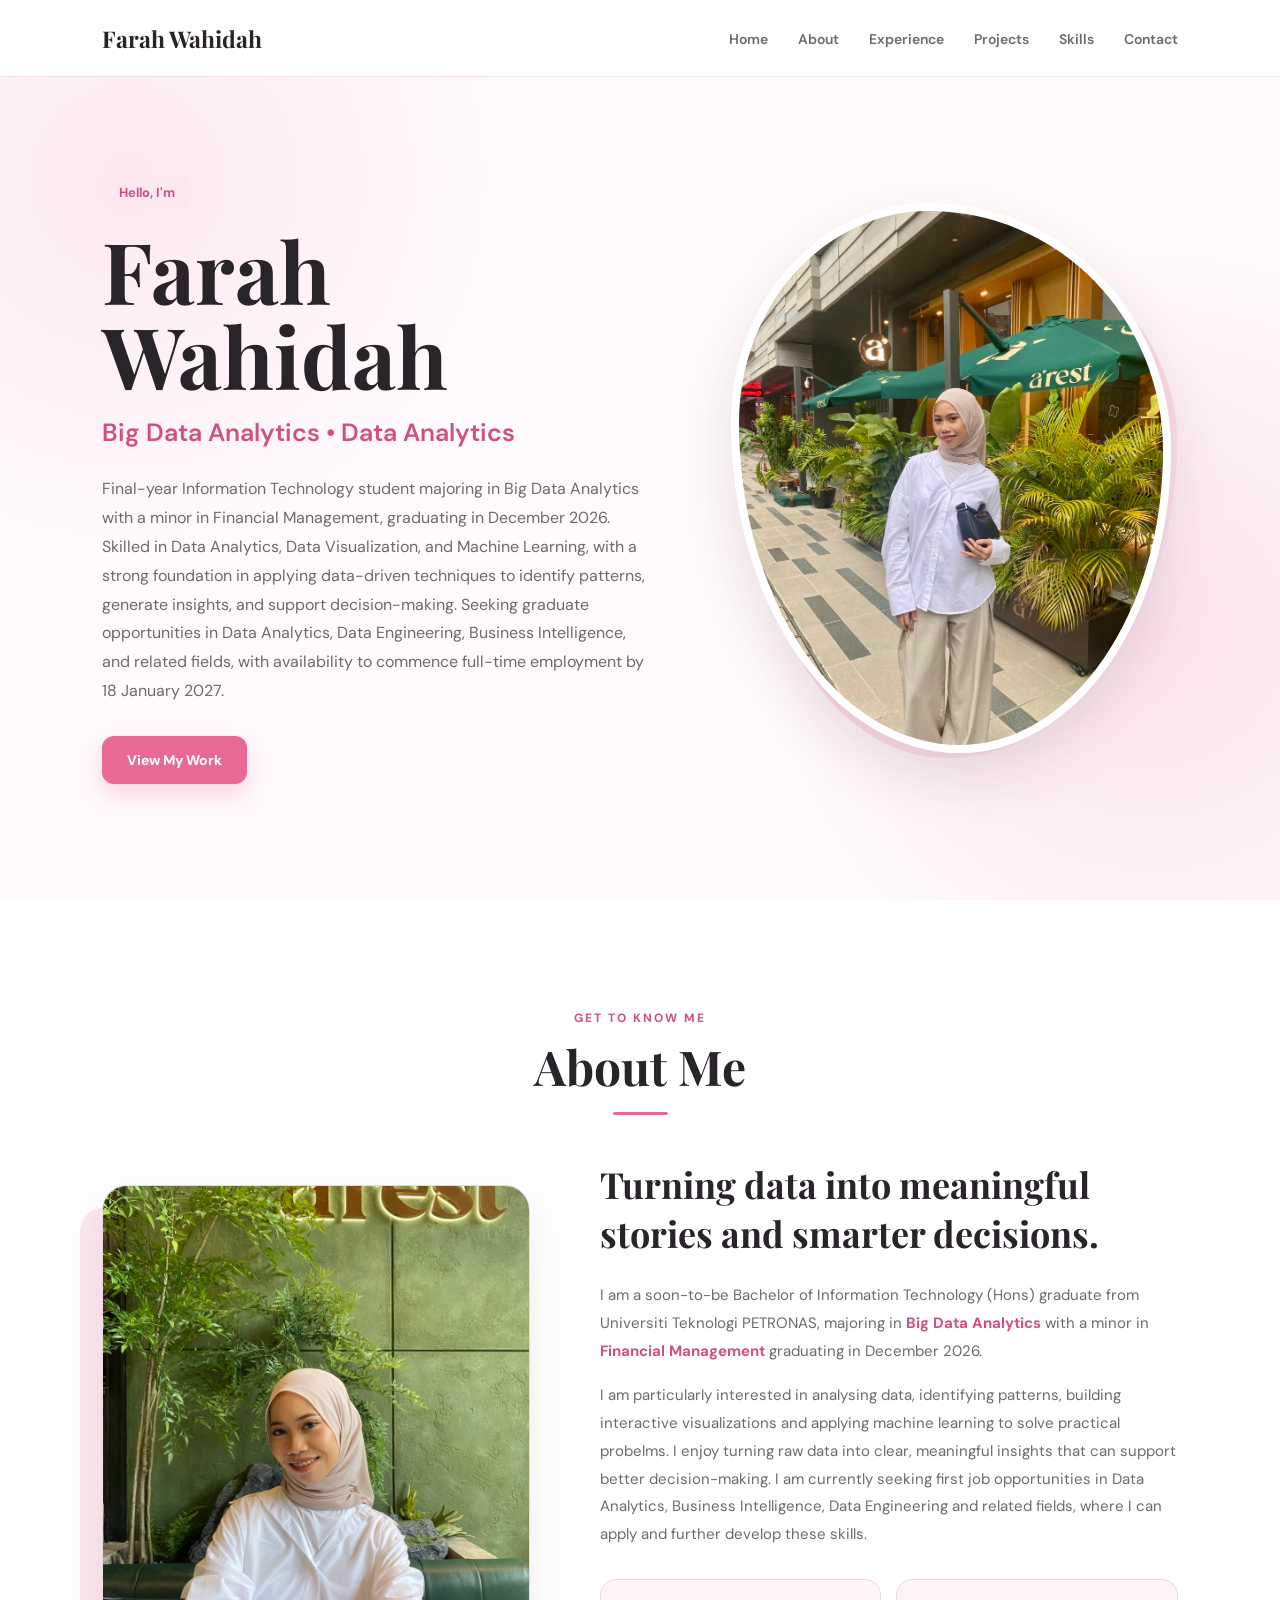
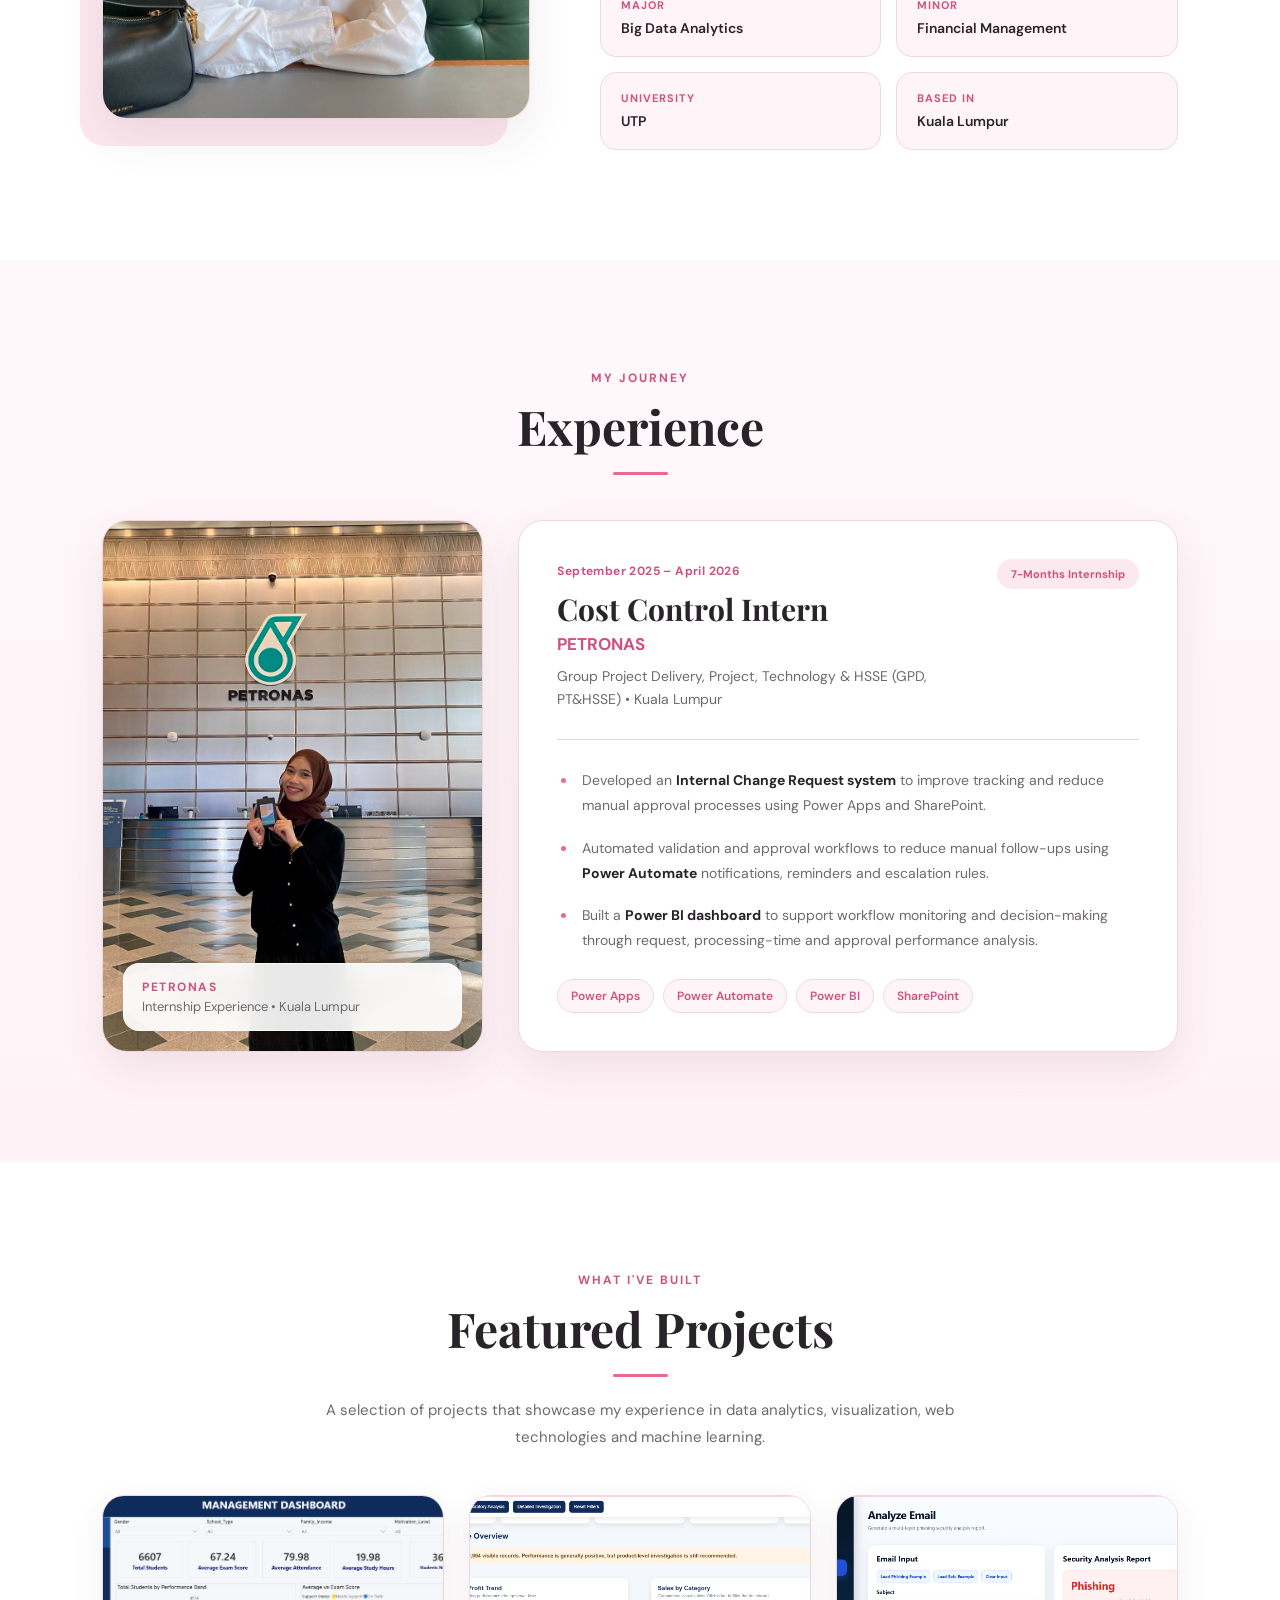
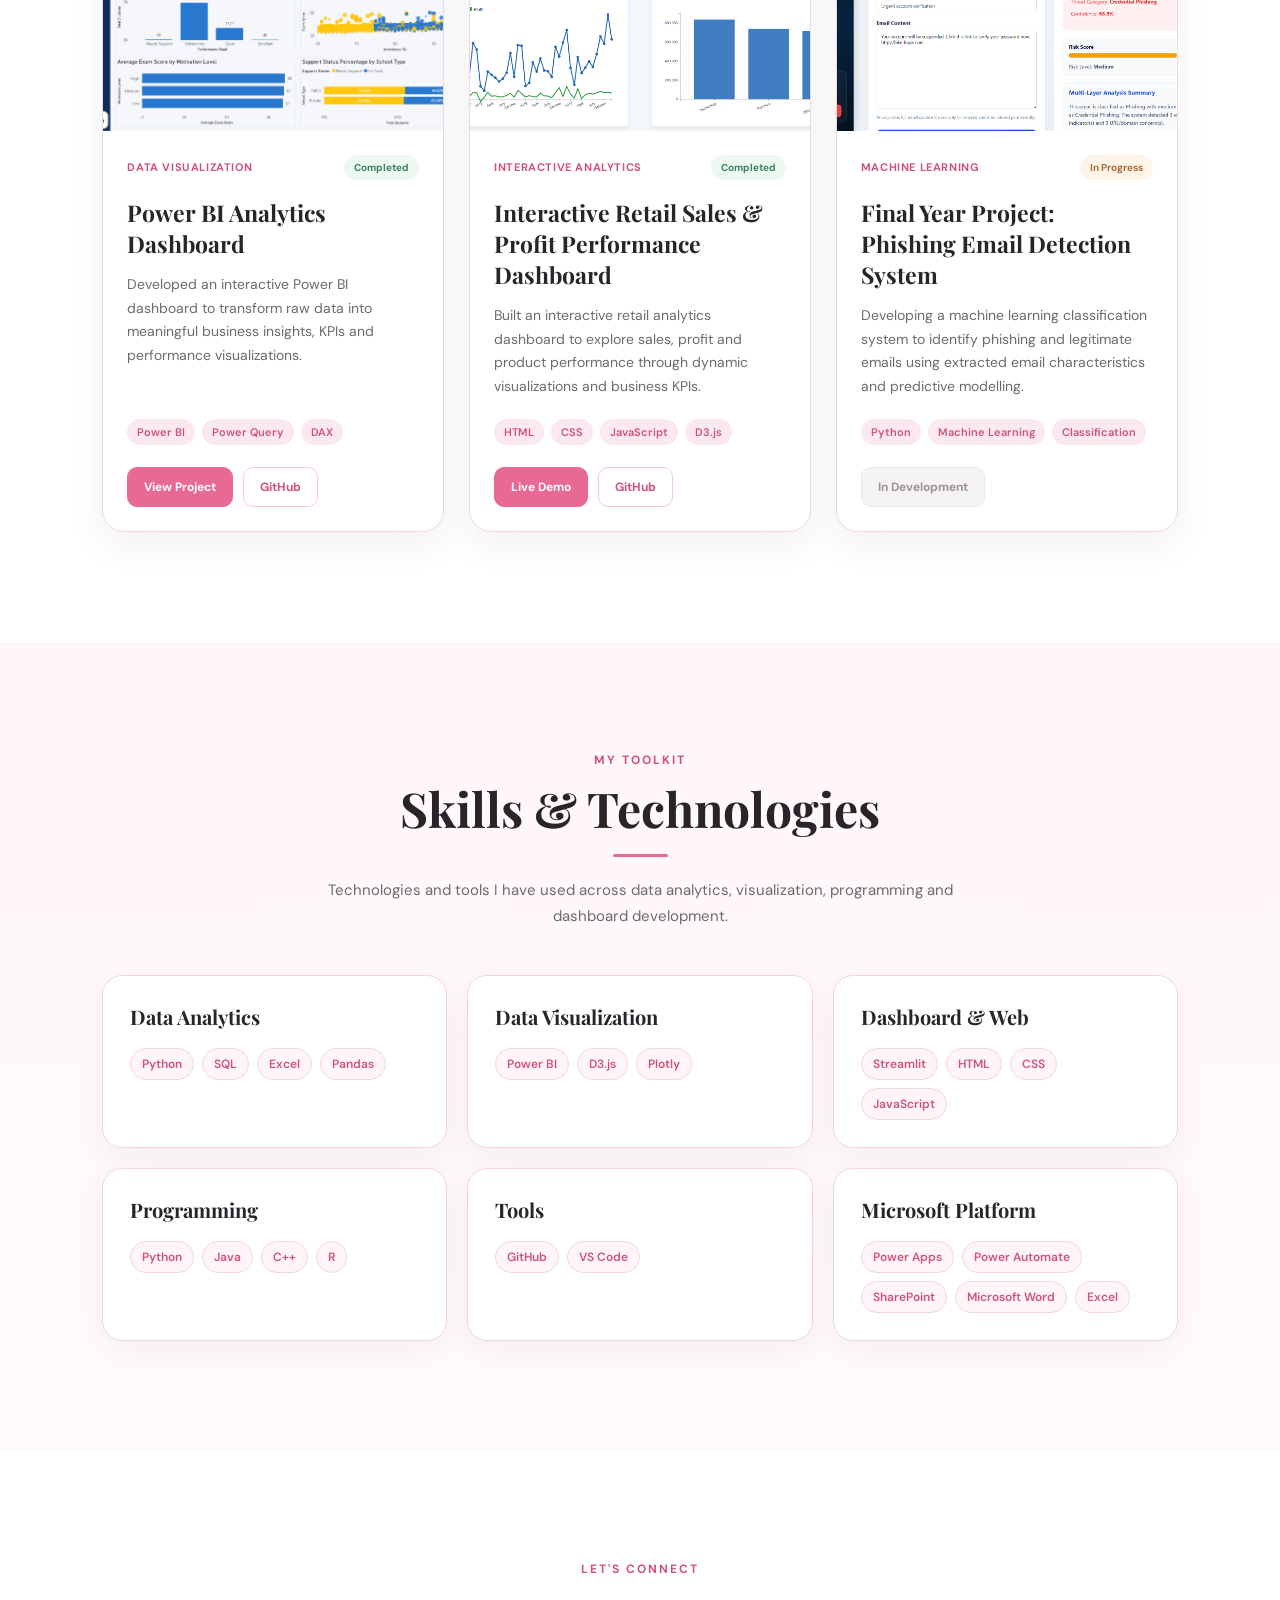
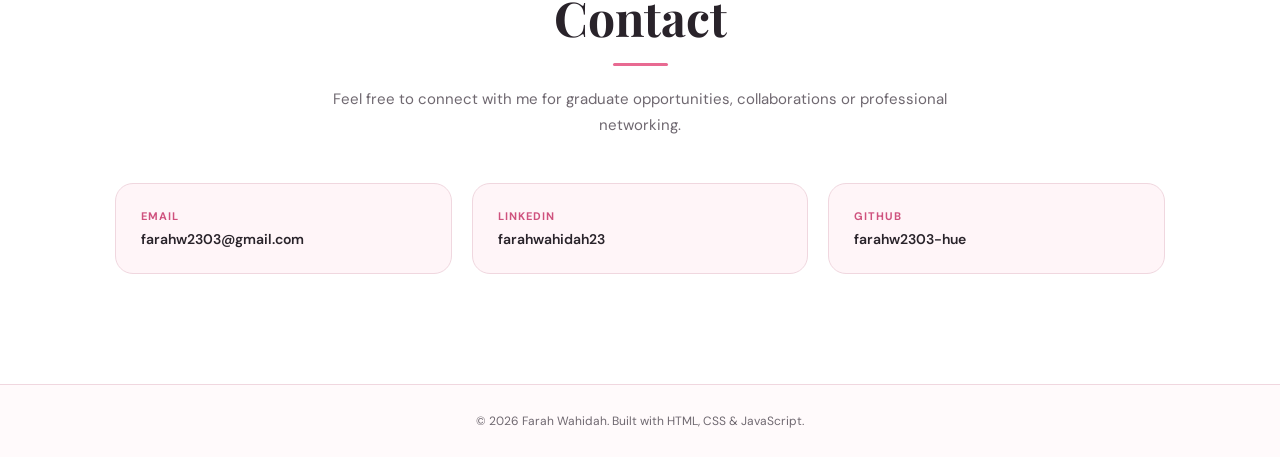
==== index.html @ 769bf620 "Initial commit: Personal Portfolio" ====
<!DOCTYPE html>
<html lang="en">

<head>
    <meta charset="UTF-8">
    <meta name="viewport" content="width=device-width, initial-scale=1.0">

    <title>Farah Wahidah | Portfolio</title>

    <link rel="stylesheet" href="style.css">
</head>

<body>

    <!-- =========================
         NAVIGATION
    ========================== -->
    <header>

        <nav class="navbar">

            <a href="#home" class="logo">
                Farah Wahidah
            </a>

            <ul class="nav-links">

                <li>
                    <a href="#home">Home</a>
                </li>

                <li>
                    <a href="#about">About</a>
                </li>

                <li>
                    <a href="#experience">Experience</a>
                </li>

                <li>
                    <a href="#projects">Projects</a>
                </li>

                <li>
                    <a href="#skills">Skills</a>
                </li>

                <li>
                    <a href="#contact">Contact</a>
                </li>

            </ul>

        </nav>

    </header>


    <!-- =========================
         HOME
    ========================== -->
    <section id="home" class="home-section">

        <div class="home-content">

            <p class="intro-text">
                Hello, I'm
            </p>

            <h1>
                Farah Wahidah
            </h1>

            <h2>
                Big Data Analytics • Data Analytics 
            </h2>

            <p class="home-description">

                Final-year Information Technology student majoring in Big Data Analytics with a minor in Financial Management, graduating in December 2026. 
                Skilled in Data Analytics, Data Visualization, and Machine Learning, with a strong foundation 
                in applying data-driven techniques to identify patterns, generate insights, and support 
                decision-making. Seeking graduate opportunities in Data Analytics, Data Engineering, 
                Business Intelligence, and related fields, with availability to commence full-time employment
                 by 18 January 2027.

            </p>

            <div class="home-buttons">

                <a
                    href="#projects"
                    class="btn primary-btn"
                >
                    View My Work
                </a>

            </div>

        </div>


        <div class="home-image">

            <img
                src="images/home-photo.jpg"
                alt="Farah Wahidah"
            >

        </div>

    </section>


    <!-- =========================
         ABOUT
    ========================== -->
    <section id="about" class="about-section">

        <div class="section-heading">

            <p class="section-label">
                GET TO KNOW ME
            </p>

            <h2>
                About Me
            </h2>

            <div class="heading-line"></div>

        </div>


        <div class="about-container">


            <!-- ABOUT PHOTO -->
            <div class="about-image">

                <img
                    src="images/about-photo.jpg"
                    alt="Farah Wahidah"
                >

            </div>


            <!-- ABOUT CONTENT -->
            <div class="about-content">

                <h3>
                    Turning data into meaningful stories and smarter decisions.
                </h3>

                <p>

                    I am a soon-to-be Bachelor of Information Technology (Hons)
                    graduate from Universiti Teknologi PETRONAS, majoring in
                    <strong>Big Data Analytics</strong>
                    with a minor in
                    <strong>Financial Management</strong> graduating in December 2026.

                </p>

                <p>

                    I am particularly interested in analysing data, identifying patterns, 
                    building interactive visualizations and applying machine learning to solve 
                    practical probelms. I enjoy turning raw data into clear, meaningful
                    insights that can support better decision-making. I am currently seeking first
                    job opportunities in Data Analytics, Business Intelligence, Data Engineering 
                    and related fields, where I can apply and further develop these skills.

                </p>


                <!-- QUICK INFO -->
                <div class="about-info">


                    <div class="info-card">

                        <span class="info-title">
                            Major
                        </span>

                        <span class="info-value">
                            Big Data Analytics
                        </span>

                    </div>


                    <div class="info-card">

                        <span class="info-title">
                            Minor
                        </span>

                        <span class="info-value">
                            Financial Management
                        </span>

                    </div>


                    <div class="info-card">

                        <span class="info-title">
                            University
                        </span>

                        <span class="info-value">
                            UTP
                        </span>

                    </div>


                    <div class="info-card">

                        <span class="info-title">
                            Based In
                        </span>

                        <span class="info-value">
                            Kuala Lumpur
                        </span>

                    </div>


                </div>

            </div>

        </div>

    </section>


    <!-- =========================
         EXPERIENCE
    ========================== -->
    <section id="experience" class="experience-section">

        <div class="section-heading">

            <p class="section-label">
                MY JOURNEY
            </p>

            <h2>
                Experience
            </h2>

            <div class="heading-line"></div>

        </div>


        <div class="experience-showcase">


            <!-- EXPERIENCE PHOTO -->
            <div class="experience-photo">

                <img
                    src="images/petronas-experience.jpg"
                    alt="PETRONAS Internship Experience"
                >

                <div class="experience-photo-caption">

                    <span>
                        PETRONAS
                    </span>

                    <p>
                        Internship Experience • Kuala Lumpur
                    </p>

                </div>

            </div>


            <!-- EXPERIENCE DETAILS -->
            <div class="experience-card">


                <div class="experience-top">

                    <div>

                        <p class="experience-date">
                            September 2025 – April 2026
                        </p>

                        <h3>
                            Cost Control Intern
                        </h3>

                        <h4>
                            PETRONAS
                        </h4>

                        <p class="experience-department">

                            Group Project Delivery, Project, Technology & HSSE
                            (GPD, PT&HSSE) • Kuala Lumpur

                        </p>

                    </div>


                    <div class="experience-badge">
                        7-Months Internship
                    </div>

                </div>


                <div class="experience-divider"></div>


                <ul class="experience-list">

                    <li>

                        Developed an
                        <strong>Internal Change Request system</strong>
                        to improve tracking and reduce manual approval
                        processes using Power Apps and SharePoint.

                    </li>


                    <li>

                        Automated validation and approval workflows to
                        reduce manual follow-ups using
                        <strong>Power Automate</strong>
                        notifications, reminders and escalation rules.

                    </li>


                    <li>

                        Built a
                        <strong>Power BI dashboard</strong>
                        to support workflow monitoring and decision-making
                        through request, processing-time and approval
                        performance analysis.

                    </li>

                </ul>


                <div class="experience-tools">

                    <span>Power Apps</span>

                    <span>Power Automate</span>

                    <span>Power BI</span>

                    <span>SharePoint</span>

                </div>

            </div>

        </div>

    </section>


    <!-- =========================
         PROJECTS
    ========================== -->
    <section id="projects" class="projects-section">

        <div class="section-heading">

            <p class="section-label">
                WHAT I'VE BUILT
            </p>

            <h2>
                Featured Projects
            </h2>

            <div class="heading-line"></div>

            <p class="section-description">

                A selection of projects that showcase my experience in
                data analytics, visualization, web technologies and
                machine learning.

            </p>

        </div>


        <div class="projects-grid">


            <!-- =========================
                 PROJECT 1
                 POWER BI
            ========================== -->
            <article class="project-card">


                <div class="project-image">

                    <img
                        src="images/projects/powerbi-dashboard.png"
                        alt="Power BI Analytics Dashboard"
                    >

                </div>


                <div class="project-content">


                    <div class="project-top">

                        <span class="project-category">
                            Data Visualization
                        </span>

                        <span class="project-status completed">
                            Completed
                        </span>

                    </div>


                    <h3>
                        Power BI Analytics Dashboard
                    </h3>


                    <p>

                        Developed an interactive Power BI dashboard to
                        transform raw data into meaningful business insights,
                        KPIs and performance visualizations.

                    </p>


                    <div class="project-tech">

                        <span>Power BI</span>

                        <span>Power Query</span>

                        <span>DAX</span>

                    </div>


                    <div class="project-buttons">


                        <!-- PROJECT DETAIL PAGE -->
                        <a
                            href="projects/powerbi.html"
                            class="project-btn primary-project-btn"
                        >
                            View Project
                        </a>


                        <!-- GITHUB -->
                        <a
                            href="https://github.com/farahw2303-hue/DV-Power-BI-Dashboard"
                            target="_blank"
                            rel="noopener noreferrer"
                            class="project-btn outline-project-btn"
                        >
                            GitHub
                        </a>


                    </div>

                </div>

            </article>


            <!-- =========================
                 PROJECT 2
                 RETAIL DASHBOARD
            ========================== -->
            <article class="project-card">


                <div class="project-image">

                    <img
                        src="images/projects/retail-dashboard.png"
                        alt="Interactive Retail Sales and Profit Performance Dashboard"
                    >

                </div>


                <div class="project-content">


                    <div class="project-top">

                        <span class="project-category">
                            Interactive Analytics
                        </span>

                        <span class="project-status completed">
                            Completed
                        </span>

                    </div>


                    <h3>
                        Interactive Retail Sales & Profit Performance Dashboard
                    </h3>


                    <p>

                        Built an interactive retail analytics dashboard
                        to explore sales, profit and product performance
                        through dynamic visualizations and business KPIs.

                    </p>


                    <div class="project-tech">

                        <span>HTML</span>

                        <span>CSS</span>

                        <span>JavaScript</span>

                        <span>D3.js</span>

                    </div>


                    <div class="project-buttons">


                        <!-- LIVE DEMO -->
                        <a
                            href="https://farahw2303-hue.github.io/Interactive-Retail-Sales-and-Profit-Performance-Dashboard/"
                            target="_blank"
                            rel="noopener noreferrer"
                            class="project-btn primary-project-btn"
                        >
                            Live Demo
                        </a>


                        <!-- GITHUB -->
                        <a
                            href="https://github.com/farahw2303-hue/Interactive-Retail-Sales-and-Profit-Performance-Dashboard"
                            target="_blank"
                            rel="noopener noreferrer"
                            class="project-btn outline-project-btn"
                        >
                            GitHub
                        </a>


                    </div>

                </div>

            </article>


            <!-- =========================
                 PROJECT 3
                 PHISHING
            ========================== -->
            <article class="project-card">


                <div class="project-image">

                    <img
                        src="images/projects/phishing-system.png"
                        alt="Phishing Email Detection System"
                    >

                </div>


                <div class="project-content">


                    <div class="project-top">

                        <span class="project-category">
                            Machine Learning
                        </span>

                        <span class="project-status progress">
                            In Progress
                        </span>

                    </div>


                    <h3>
                        Final Year Project: Phishing Email Detection System
                    </h3>


                    <p>

                        Developing a machine learning classification system
                        to identify phishing and legitimate emails using
                        extracted email characteristics and predictive
                        modelling.

                    </p>


                    <div class="project-tech">

                        <span>Python</span>

                        <span>Machine Learning</span>

                        <span>Classification</span>

                    </div>


                    <div class="project-buttons">

                        <span class="project-btn disabled-project-btn">
                            In Development
                        </span>

                    </div>


                </div>

            </article>


        </div>

    </section>


    <!-- =========================
         SKILLS
    ========================== -->
    <section id="skills" class="skills-section">

        <div class="section-heading">

            <p class="section-label">
                MY TOOLKIT
            </p>

            <h2>
                Skills & Technologies
            </h2>

            <div class="heading-line"></div>

            <p class="section-description">

                Technologies and tools I have used across data analytics,
                visualization, programming and dashboard development.

            </p>

        </div>


        <div class="skills-grid">


            <!-- DATA ANALYTICS -->
            <div class="skill-card">

                <h3>
                    Data Analytics
                </h3>

                <div class="skill-tags">

                    <span>Python</span>

                    <span>SQL</span>

                    <span>Excel</span>

                    <span>Pandas</span>

                </div>

            </div>


            <!-- DATA VISUALIZATION -->
            <div class="skill-card">

                <h3>
                    Data Visualization
                </h3>

                <div class="skill-tags">

                    <span>Power BI</span>

                    <span>D3.js</span>

                    <span>Plotly</span>

                </div>

            </div>


            <!-- DASHBOARD AND WEB -->
            <div class="skill-card">

                <h3>
                    Dashboard & Web
                </h3>

                <div class="skill-tags">

                    <span>Streamlit</span>

                    <span>HTML</span>

                    <span>CSS</span>

                    <span>JavaScript</span>

                </div>

            </div>


            <!-- PROGRAMMING -->
            <div class="skill-card">

                <h3>
                    Programming
                </h3>

                <div class="skill-tags">

                    <span>Python</span>

                    <span>Java</span>

                    <span>C++</span>

                    <span>R</span>

                </div>

            </div>


            <!-- TOOLS -->
            <div class="skill-card">

                <h3>
                    Tools
                </h3>

                <div class="skill-tags">

                    <span>GitHub</span>

                    <span>VS Code</span>

                </div>

            </div>


            <!-- MICROSOFT PLATFORM -->
            <div class="skill-card">

                <h3>
                    Microsoft Platform
                </h3>

                <div class="skill-tags">

                    <span>Power Apps</span>

                    <span>Power Automate</span>

                    <span>SharePoint</span>

                    <span>Microsoft Word</span>

                    <span>Excel</span>

                </div>

            </div>


        </div>

    </section>


    <!-- =========================
         CONTACT
    ========================== -->
    <section id="contact" class="contact-section">

        <div class="section-heading">

            <p class="section-label">
                LET'S CONNECT
            </p>

            <h2>
                Contact
            </h2>

            <div class="heading-line"></div>

            <p class="section-description">

                Feel free to connect with me for graduate opportunities,
                collaborations or professional networking.

            </p>

        </div>


        <div class="contact-links">


            <!-- EMAIL -->
            <a
                href="mailto:farahw2303@gmail.com"
                class="contact-card"
            >

                <span class="contact-label">
                    Email
                </span>

                <span class="contact-value">
                    farahw2303@gmail.com
                </span>

            </a>


            <!-- LINKEDIN -->
            <a
                href="https://www.linkedin.com/in/farahwahidah23/"
                target="_blank"
                rel="noopener noreferrer"
                class="contact-card"
            >

                <span class="contact-label">
                    LinkedIn
                </span>

                <span class="contact-value">
                    farahwahidah23
                </span>

            </a>


            <!-- GITHUB -->
            <a
                href="https://github.com/farahw2303-hue"
                target="_blank"
                rel="noopener noreferrer"
                class="contact-card"
            >

                <span class="contact-label">
                    GitHub
                </span>

                <span class="contact-value">
                    farahw2303-hue
                </span>

            </a>


        </div>

    </section>


    <!-- =========================
         FOOTER
    ========================== -->
    <footer class="footer">

        <p>
            © 2026 Farah Wahidah. Built with HTML, CSS & JavaScript.
        </p>

    </footer>


    <script src="script.js"></script>

</body>

</html>
---- style.css ----
/* =========================================================
   GOOGLE FONTS
========================================================= */

@import url("https://fonts.googleapis.com/css2?family=DM+Sans:wght@400;500;600;700&family=Playfair+Display:wght@600;700&display=swap");


/* =========================================================
   VARIABLES
========================================================= */

:root {
    --pink: #e86a92;
    --dark-pink: #cf527e;

    --soft-pink: #fce8ef;
    --light-pink: #fff5f8;
    --rose: #f6c7d7;

    --dark: #29232a;
    --grey: #6f6870;
    --light-grey: #9b939b;

    --white: #ffffff;

    --border: #f0d7df;

    --shadow:
        0 18px 45px rgba(105, 63, 79, 0.10);

    --strong-shadow:
        0 25px 55px rgba(105, 63, 79, 0.15);
}


/* =========================================================
   RESET
========================================================= */

* {
    margin: 0;
    padding: 0;

    box-sizing: border-box;
}


html {
    scroll-behavior: smooth;
}


body {
    font-family: "DM Sans", sans-serif;

    background: var(--white);

    color: var(--dark);

    overflow-x: hidden;
}


img {
    max-width: 100%;
}


a {
    color: inherit;
}


section {
    scroll-margin-top: 80px;
}


/* =========================================================
   NAVIGATION
========================================================= */

header {
    position: fixed;

    top: 0;
    left: 0;

    width: 100%;

    z-index: 1000;

    background: rgba(255, 255, 255, 0.88);

    backdrop-filter: blur(16px);
    -webkit-backdrop-filter: blur(16px);

    border-bottom: 1px solid rgba(240, 215, 223, 0.7);
}


.navbar {
    max-width: 1400px;

    margin: auto;

    min-height: 76px;

    padding: 0 8%;

    display: flex;

    align-items: center;
    justify-content: space-between;

    gap: 30px;
}


.logo {
    font-family: "Playfair Display", serif;

    font-size: 23px;
    font-weight: 700;

    color: var(--dark);

    text-decoration: none;

    white-space: nowrap;
}


.logo:hover {
    color: var(--dark-pink);
}


.nav-links {
    list-style: none;

    display: flex;

    align-items: center;

    gap: 30px;
}


.nav-links a {
    position: relative;

    text-decoration: none;

    color: var(--grey);

    font-size: 14px;
    font-weight: 600;

    transition: 0.25s ease;
}


.nav-links a::after {
    content: "";

    position: absolute;

    left: 0;
    bottom: -7px;

    width: 0;
    height: 2px;

    border-radius: 10px;

    background: var(--pink);

    transition: width 0.25s ease;
}


.nav-links a:hover {
    color: var(--dark-pink);
}


.nav-links a:hover::after {
    width: 100%;
}


/* =========================================================
   GENERAL SECTION HEADINGS
========================================================= */

.section-heading {
    max-width: 780px;

    margin: 0 auto 45px;

    text-align: center;
}


.section-label {
    color: var(--dark-pink);

    font-size: 12px;
    font-weight: 700;

    letter-spacing: 2px;

    text-transform: uppercase;
}


.section-heading h2 {
    font-family: "Playfair Display", serif;

    font-size: clamp(36px, 5vw, 48px);

    color: var(--dark);

    margin-top: 8px;
}


.heading-line {
    width: 55px;
    height: 3px;

    margin: 14px auto 0;

    border-radius: 20px;

    background: var(--pink);
}


.section-description {
    max-width: 680px;

    margin: 20px auto 0;

    color: var(--grey);

    line-height: 1.75;

    font-size: 15px;
}


/* =========================================================
   BUTTONS
========================================================= */

.btn {
    display: inline-flex;

    align-items: center;
    justify-content: center;

    min-height: 48px;

    padding: 0 25px;

    border-radius: 12px;

    text-decoration: none;

    font-size: 14px;
    font-weight: 700;

    transition:
        transform 0.25s ease,
        box-shadow 0.25s ease,
        background 0.25s ease;
}


.primary-btn {
    background: var(--pink);

    color: var(--white);

    box-shadow:
        0 10px 25px rgba(232, 106, 146, 0.25);
}


.primary-btn:hover {
    background: var(--dark-pink);

    transform: translateY(-2px);

    box-shadow:
        0 14px 30px rgba(232, 106, 146, 0.30);
}


/* =========================================================
   HOME SECTION
========================================================= */

.home-section {
    min-height: 100vh;

    padding: 140px 8% 80px;

    display: grid;

    grid-template-columns: 1.1fr 0.9fr;

    align-items: center;

    gap: 70px;

    background:
        radial-gradient(
            circle at 10% 20%,
            rgba(252, 232, 239, 0.9),
            transparent 28%
        ),
        radial-gradient(
            circle at 90% 70%,
            rgba(246, 199, 215, 0.45),
            transparent 30%
        ),
        #fffafb;
}


.home-content {
    max-width: 700px;
}


.intro-text {
    display: inline-block;

    padding: 8px 17px;

    border-radius: 50px;

    background: var(--soft-pink);

    color: var(--dark-pink);

    font-size: 13px;
    font-weight: 700;

    margin-bottom: 18px;
}


.home-content h1 {
    font-family: "Playfair Display", serif;

    font-size: clamp(55px, 7vw, 85px);

    line-height: 1;

    color: var(--dark);

    margin-bottom: 18px;
}


.home-content h2 {
    color: var(--dark-pink);

    font-size: clamp(18px, 2.2vw, 25px);

    line-height: 1.45;

    font-weight: 600;

    margin-bottom: 24px;
}


.home-description {
    max-width: 670px;

    color: var(--grey);

    font-size: 16px;

    line-height: 1.8;

    margin-bottom: 30px;
}


.home-buttons {
    display: flex;

    flex-wrap: wrap;

    gap: 12px;
}


/* HOME IMAGE */

.home-image {
    position: relative;

    width: min(100%, 440px);

    justify-self: center;
}


.home-image::before {
    content: "";

    position: absolute;

    width: 95%;
    height: 95%;

    top: 28px;
    left: 28px;

    border-radius:
        45% 55% 55% 45% /
        50% 40% 60% 50%;

    background:
        linear-gradient(
            135deg,
            var(--rose),
            var(--soft-pink)
        );

    z-index: 0;
}


.home-image img {
    position: relative;

    width: 100%;

    aspect-ratio: 4 / 5;

    object-fit: cover;

    border-radius:
        45% 55% 48% 52% /
        40% 45% 55% 60%;

    border: 8px solid var(--white);

    box-shadow: var(--strong-shadow);

    z-index: 1;
}


/* =========================================================
   ABOUT SECTION
========================================================= */

.about-section {
    padding: 110px 8%;

    background: var(--white);
}


.about-container {
    max-width: 1180px;

    margin: auto;

    display: grid;

    grid-template-columns: 0.85fr 1.15fr;

    align-items: center;

    gap: 70px;
}


.about-image {
    position: relative;

    max-width: 440px;

    margin: auto;
}


.about-image::before {
    content: "";

    position: absolute;

    top: 22px;
    left: -22px;

    width: 100%;
    height: 100%;

    border-radius: 25px;

    background: var(--soft-pink);

    z-index: 0;
}


.about-image img {
    position: relative;

    width: 100%;

    aspect-ratio: 4 / 5;

    object-fit: cover;

    border-radius: 25px;

    border: 1px solid var(--border);

    box-shadow: var(--shadow);

    z-index: 1;
}


.about-content h3 {
    font-family: "Playfair Display", serif;

    font-size: clamp(27px, 3vw, 36px);

    line-height: 1.35;

    color: var(--dark);

    margin-bottom: 25px;
}


.about-content p {
    color: var(--grey);

    font-size: 15px;

    line-height: 1.85;

    margin-bottom: 17px;
}


.about-content strong {
    color: var(--dark-pink);
}


.about-info {
    margin-top: 30px;

    display: grid;

    grid-template-columns: repeat(2, 1fr);

    gap: 15px;
}


.info-card {
    padding: 18px 20px;

    border-radius: 16px;

    background: var(--light-pink);

    border: 1px solid var(--border);
}


.info-title {
    display: block;

    color: var(--dark-pink);

    font-size: 11px;
    font-weight: 700;

    letter-spacing: 1px;

    text-transform: uppercase;

    margin-bottom: 5px;
}


.info-value {
    color: var(--dark);

    font-size: 14px;
    font-weight: 600;
}


/* =========================================================
   EXPERIENCE SECTION
========================================================= */

.experience-section {
    padding: 110px 8%;

    background:
        linear-gradient(
            180deg,
            #fff8fa 0%,
            #fff3f7 100%
        );
}


/* NEW PHOTO + EXPERIENCE LAYOUT */

.experience-showcase {
    max-width: 1180px;

    margin: 45px auto 0;

    display: grid;

    grid-template-columns: 0.78fr 1.35fr;

    align-items: stretch;

    gap: 35px;
}


/* PETRONAS PHOTO */

.experience-photo {
    position: relative;

    min-height: 520px;

    overflow: hidden;

    border-radius: 25px;

    border: 1px solid var(--border);

    background: var(--soft-pink);

    box-shadow: var(--shadow);
}


.experience-photo img {
    width: 100%;
    height: 100%;

    object-fit: cover;

    object-position: center center;

    display: block;

    transition: transform 0.45s ease;
}


.experience-photo:hover img {
    transform: scale(1.025);
}


/* EXPERIENCE PHOTO CAPTION */

.experience-photo-caption {
    position: absolute;

    left: 20px;
    right: 20px;
    bottom: 20px;

    padding: 15px 18px;

    border: 1px solid rgba(255, 255, 255, 0.65);

    border-radius: 16px;

    background: rgba(255, 255, 255, 0.91);

    backdrop-filter: blur(12px);
    -webkit-backdrop-filter: blur(12px);

    box-shadow:
        0 10px 30px rgba(50, 30, 40, 0.12);
}


.experience-photo-caption span {
    display: block;

    color: var(--dark-pink);

    font-size: 12px;
    font-weight: 700;

    letter-spacing: 1.5px;
}


.experience-photo-caption p {
    margin-top: 3px;

    color: var(--grey);

    font-size: 13px;
}


/* EXPERIENCE CARD */

.experience-container {
    max-width: 1000px;

    margin: auto;
}


.experience-card {
    height: 100%;

    padding: 38px;

    border-radius: 25px;

    background: var(--white);

    border: 1px solid var(--border);

    box-shadow: var(--shadow);

    transition:
        transform 0.3s ease,
        box-shadow 0.3s ease;
}


.experience-card:hover {
    transform: translateY(-4px);

    box-shadow:
        0 25px 55px rgba(105, 63, 79, 0.13);
}


.experience-top {
    display: flex;

    align-items: flex-start;
    justify-content: space-between;

    gap: 25px;
}


.experience-date {
    display: inline-block;

    color: var(--dark-pink);

    font-size: 12px;
    font-weight: 700;

    letter-spacing: 0.4px;

    margin-bottom: 10px;
}


.experience-card h3 {
    font-family: "Playfair Display", serif;

    color: var(--dark);

    font-size: 30px;

    margin-bottom: 4px;
}


.experience-card h4 {
    color: var(--dark-pink);

    font-size: 17px;
    font-weight: 700;

    margin-bottom: 10px;
}


.experience-department {
    max-width: 580px;

    color: var(--grey);

    font-size: 14px;

    line-height: 1.65;
}


.experience-badge {
    flex-shrink: 0;

    padding: 8px 14px;

    border-radius: 50px;

    background: var(--soft-pink);

    color: var(--dark-pink);

    font-size: 11px;
    font-weight: 700;

    white-space: nowrap;
}


.experience-divider {
    width: 100%;
    height: 1px;

    background: var(--border);

    margin: 28px 0;
}


.experience-list {
    padding-left: 20px;
}


.experience-list li {
    color: var(--grey);

    font-size: 14px;

    line-height: 1.8;

    margin-bottom: 17px;

    padding-left: 5px;
}


.experience-list li::marker {
    color: var(--pink);
}


.experience-list strong {
    color: var(--dark);
}


.experience-tools {
    display: flex;

    flex-wrap: wrap;

    gap: 9px;

    margin-top: 26px;
}


.experience-tools span {
    padding: 8px 13px;

    border-radius: 50px;

    background: var(--light-pink);

    color: var(--dark-pink);

    border: 1px solid var(--border);

    font-size: 12px;
    font-weight: 600;
}


/* =========================================================
   PROJECTS SECTION
========================================================= */

.projects-section {
    padding: 110px 8%;

    background: var(--white);
}


.projects-grid {
    max-width: 1250px;

    margin: auto;

    display: grid;

    grid-template-columns: repeat(3, minmax(0, 1fr));

    gap: 25px;
}


/* PROJECT CARD */

.project-card {
    overflow: hidden;

    display: flex;

    flex-direction: column;

    border-radius: 22px;

    border: 1px solid var(--border);

    background: var(--white);

    box-shadow:
        0 12px 35px rgba(105, 63, 79, 0.08);

    transition:
        transform 0.3s ease,
        box-shadow 0.3s ease;
}


.project-card:hover {
    transform: translateY(-7px);

    box-shadow:
        0 22px 45px rgba(105, 63, 79, 0.13);
}


/* PROJECT IMAGE */

.project-image {
    width: 100%;

    height: 235px;

    overflow: hidden;

    background: var(--light-pink);
}


.project-image img {
    width: 100%;
    height: 100%;

    object-fit: cover;

    object-position: center;

    display: block;

    transition: transform 0.4s ease;
}


.project-card:hover .project-image img {
    transform: scale(1.025);
}


/* PROJECT CONTENT */

.project-content {
    padding: 24px;

    display: flex;

    flex-direction: column;

    flex: 1;
}


.project-top {
    display: flex;

    align-items: center;
    justify-content: space-between;

    gap: 10px;

    margin-bottom: 17px;
}


.project-category {
    color: var(--dark-pink);

    font-size: 11px;
    font-weight: 700;

    letter-spacing: 0.6px;

    text-transform: uppercase;
}


.project-status {
    padding: 6px 10px;

    border-radius: 50px;

    font-size: 10px;
    font-weight: 700;
}


.project-status.completed {
    color: #3c8060;

    background: #edf8f2;
}


.project-status.progress {
    color: #a86b37;

    background: #fff4e8;
}


.project-content h3 {
    font-family: "Playfair Display", serif;

    color: var(--dark);

    font-size: 23px;

    line-height: 1.35;

    margin-bottom: 14px;
}


.project-content > p {
    color: var(--grey);

    font-size: 14px;

    line-height: 1.7;

    margin-bottom: 20px;
}


/* PROJECT TECHNOLOGY TAGS */

.project-tech {
    display: flex;

    flex-wrap: wrap;

    gap: 7px;

    margin-top: auto;
}


.project-tech span {
    padding: 6px 10px;

    border-radius: 50px;

    background: var(--soft-pink);

    color: var(--dark-pink);

    font-size: 11px;
    font-weight: 600;
}


/* PROJECT BUTTONS */

.project-buttons {
    display: flex;

    flex-wrap: wrap;

    gap: 10px;

    margin-top: 22px;
}


.project-btn {
    display: inline-flex;

    align-items: center;
    justify-content: center;

    min-height: 40px;

    padding: 0 16px;

    border-radius: 10px;

    text-decoration: none;

    font-size: 12px;
    font-weight: 700;

    transition:
        background 0.25s ease,
        transform 0.25s ease,
        color 0.25s ease,
        border-color 0.25s ease;
}


.primary-project-btn {
    background: var(--pink);

    color: var(--white);

    border: 1px solid var(--pink);
}


.primary-project-btn:hover {
    background: var(--dark-pink);

    border-color: var(--dark-pink);

    transform: translateY(-2px);
}


.outline-project-btn {
    color: var(--dark-pink);

    border: 1px solid var(--rose);

    background: var(--white);
}


.outline-project-btn:hover {
    background: var(--soft-pink);

    border-color: var(--pink);

    transform: translateY(-2px);
}


.disabled-project-btn {
    color: var(--light-grey);

    background: #f6f3f4;

    border: 1px solid #ece6e8;

    cursor: default;

    pointer-events: none;
}


/* =========================================================
   SKILLS SECTION
========================================================= */

.skills-section {
    padding: 110px 8%;

    background:
        linear-gradient(
            180deg,
            #fff6f9,
            #fffafb
        );
}


.skills-grid {
    max-width: 1100px;

    margin: auto;

    display: grid;

    grid-template-columns: repeat(3, 1fr);

    gap: 20px;
}


.skill-card {
    padding: 27px;

    border-radius: 20px;

    background: var(--white);

    border: 1px solid var(--border);

    box-shadow:
        0 10px 30px rgba(105, 63, 79, 0.06);

    transition:
        transform 0.3s ease,
        box-shadow 0.3s ease;
}


.skill-card:hover {
    transform: translateY(-5px);

    box-shadow:
        0 18px 40px rgba(105, 63, 79, 0.10);
}


.skill-card h3 {
    font-family: "Playfair Display", serif;

    color: var(--dark);

    font-size: 20px;

    margin-bottom: 18px;
}


.skill-tags {
    display: flex;

    flex-wrap: wrap;

    gap: 8px;
}


.skill-tags span {
    padding: 7px 11px;

    border-radius: 50px;

    background: var(--light-pink);

    color: var(--dark-pink);

    font-size: 12px;
    font-weight: 600;

    border: 1px solid var(--border);
}


/* =========================================================
   CONTACT SECTION
========================================================= */

.contact-section {
    padding: 110px 8%;

    background: var(--white);
}


.contact-links {
    max-width: 1050px;

    margin: auto;

    display: grid;

    grid-template-columns: repeat(3, 1fr);

    gap: 20px;
}


.contact-card {
    padding: 25px;

    border-radius: 18px;

    border: 1px solid var(--border);

    background: var(--light-pink);

    text-decoration: none;

    display: flex;

    flex-direction: column;

    gap: 7px;

    transition:
        transform 0.25s ease,
        box-shadow 0.25s ease,
        background 0.25s ease;
}


.contact-card:hover {
    transform: translateY(-5px);

    background: var(--soft-pink);

    box-shadow: var(--shadow);
}


.contact-label {
    color: var(--dark-pink);

    font-size: 11px;
    font-weight: 700;

    letter-spacing: 1px;

    text-transform: uppercase;
}


.contact-value {
    color: var(--dark);

    font-size: 14px;
    font-weight: 600;

    word-break: break-word;
}


/* =========================================================
   FOOTER
========================================================= */

.footer {
    padding: 28px 8%;

    text-align: center;

    border-top: 1px solid var(--border);

    background: #fffafb;
}


.footer p {
    color: var(--grey);

    font-size: 12px;
}


/* =========================================================
   PROJECT DETAIL PAGE
   USED BY powerbi.html
========================================================= */

.project-detail-page {
    min-height: 100vh;

    background: #fffafb;
}


/* BACK TO PROJECTS */

.back-project {
    display: inline-block;

    margin: 125px 8% 20px;

    color: var(--dark-pink);

    text-decoration: none;

    font-size: 13px;
    font-weight: 700;

    transition: 0.25s ease;
}


.back-project:hover {
    color: var(--pink);

    transform: translateX(-2px);
}


/* PROJECT DETAIL HERO */

.project-detail-hero {
    max-width: 1300px;

    margin: auto;

    padding: 45px 8% 100px;

    display: grid;

    grid-template-columns: 0.9fr 1.1fr;

    align-items: center;

    gap: 65px;
}


.project-detail-intro h1 {
    font-family: "Playfair Display", serif;

    font-size: clamp(42px, 5vw, 65px);

    line-height: 1.1;

    margin: 12px 0 22px;

    color: var(--dark);
}


.project-detail-description {
    color: var(--grey);

    font-size: 16px;

    line-height: 1.8;

    margin-bottom: 25px;
}


.detail-tech {
    margin-top: 0;
}


.project-detail-buttons {
    display: flex;

    flex-wrap: wrap;

    gap: 12px;

    margin-top: 30px;
}


/* PROJECT DETAIL IMAGE */

.project-detail-main-image img {
    width: 100%;

    border-radius: 24px;

    border: 1px solid var(--border);

    box-shadow: var(--strong-shadow);

    display: block;
}


/* PROJECT DETAIL SECTIONS */

.project-detail-section {
    padding: 90px 8%;
}


.project-detail-grid {
    max-width: 1100px;

    margin: auto;

    display: grid;

    grid-template-columns: 0.8fr 1.4fr;

    gap: 80px;
}


.project-detail-grid h2 {
    font-family: "Playfair Display", serif;

    font-size: clamp(30px, 4vw, 40px);

    margin-top: 8px;

    color: var(--dark);
}


.project-detail-text p {
    color: var(--grey);

    line-height: 1.85;

    margin-bottom: 18px;
}


.project-detail-text strong {
    color: var(--dark-pink);
}


/* SOFT PROJECT SECTION */

.soft-project-section {
    background: var(--light-pink);
}


/* PROJECT FEATURE CARDS */

.project-feature-grid {
    max-width: 1100px;

    margin: auto;

    display: grid;

    grid-template-columns: repeat(2, 1fr);

    gap: 20px;
}


.project-feature-card {
    padding: 30px;

    border-radius: 20px;

    background: var(--white);

    border: 1px solid var(--border);

    transition:
        transform 0.3s ease,
        box-shadow 0.3s ease;
}


.project-feature-card:hover {
    transform: translateY(-5px);

    box-shadow:
        0 18px 40px rgba(105, 63, 79, 0.10);
}


.project-feature-card h3 {
    font-family: "Playfair Display", serif;

    color: var(--dark);

    font-size: 21px;

    margin-bottom: 12px;
}


.project-feature-card p {
    color: var(--grey);

    font-size: 14px;

    line-height: 1.7;
}


/* PROJECT LEARNING LIST */

.project-learning-list {
    padding-left: 20px;
}


.project-learning-list li {
    color: var(--grey);

    line-height: 1.8;

    margin-bottom: 14px;

    padding-left: 5px;
}


.project-learning-list li::marker {
    color: var(--pink);
}


/* PROJECT DETAIL CTA */

.project-detail-cta {
    padding: 85px 8%;

    text-align: center;

    background:
        linear-gradient(
            135deg,
            #fff1f5,
            #f9dce6
        );
}


.project-detail-cta h2 {
    font-family: "Playfair Display", serif;

    font-size: clamp(30px, 4vw, 40px);

    color: var(--dark);

    margin-bottom: 10px;
}


.project-detail-cta p {
    color: var(--grey);

    margin-bottom: 28px;
}


/* =========================================================
   TABLET RESPONSIVE
========================================================= */

@media (max-width: 1050px) {

    .projects-grid {
        grid-template-columns: repeat(2, 1fr);
    }


    .skills-grid {
        grid-template-columns: repeat(2, 1fr);
    }


    .experience-showcase {
        grid-template-columns: 0.9fr 1.1fr;
    }

}


/* =========================================================
   MOBILE / SMALL TABLET RESPONSIVE
========================================================= */

@media (max-width: 900px) {

    /* NAV */

    .navbar {
        padding: 0 6%;
    }


    .nav-links {
        display: none;
    }


    /* HOME */

    .home-section {
        min-height: auto;

        padding: 130px 7% 85px;

        grid-template-columns: 1fr;

        text-align: center;

        gap: 55px;
    }


    .home-content {
        margin: auto;
    }


    .home-buttons {
        justify-content: center;
    }


    .home-image {
        max-width: 390px;
    }


    /* ABOUT */

    .about-section {
        padding: 90px 7%;
    }


    .about-container {
        grid-template-columns: 1fr;

        gap: 55px;
    }


    .about-content {
        max-width: 680px;

        margin: auto;
    }


    /* EXPERIENCE */

    .experience-section {
        padding: 90px 7%;
    }


    .experience-showcase {
        grid-template-columns: 1fr;

        gap: 25px;
    }


    .experience-photo {
        width: 100%;

        min-height: 550px;
    }


    .experience-top {
        flex-direction: column;
    }


    /* PROJECTS */

    .projects-section {
        padding: 90px 7%;
    }


    .projects-grid {
        grid-template-columns: 1fr;

        max-width: 650px;
    }


    .project-image {
        height: 300px;
    }


    /* SKILLS */

    .skills-section {
        padding: 90px 7%;
    }


    .skills-grid {
        grid-template-columns: 1fr;

        max-width: 650px;
    }


    /* CONTACT */

    .contact-section {
        padding: 90px 7%;
    }


    .contact-links {
        grid-template-columns: 1fr;

        max-width: 650px;
    }


    /* PROJECT DETAIL */

    .project-detail-hero {
        grid-template-columns: 1fr;

        padding-left: 7%;
        padding-right: 7%;

        gap: 45px;
    }


    .project-detail-grid {
        grid-template-columns: 1fr;

        gap: 30px;
    }


    .project-feature-grid {
        grid-template-columns: 1fr;
    }

}


/* =========================================================
   SMALL MOBILE
========================================================= */

@media (max-width: 600px) {

    .navbar {
        min-height: 68px;
    }


    .logo {
        font-size: 20px;
    }


    .home-section {
        padding-top: 110px;
    }


    .home-content h1 {
        font-size: 52px;
    }


    .home-content h2 {
        font-size: 17px;
    }


    .home-description {
        font-size: 14px;
    }


    .home-image {
        max-width: 310px;
    }


    .about-info {
        grid-template-columns: 1fr;
    }


    .experience-photo {
        min-height: 450px;
    }


    .experience-card {
        padding: 25px;
    }


    .experience-card h3 {
        font-size: 26px;
    }


    .experience-badge {
        white-space: normal;
    }


    .project-image {
        height: 220px;
    }


    .project-content {
        padding: 20px;
    }


    .project-content h3 {
        font-size: 21px;
    }


    .project-buttons {
        width: 100%;
    }


    .project-btn {
        flex: 1;
    }


    .back-project {
        margin-left: 7%;
        margin-right: 7%;
    }


    .project-detail-section {
        padding: 70px 7%;
    }


    .project-detail-cta {
        padding: 70px 7%;
    }

}
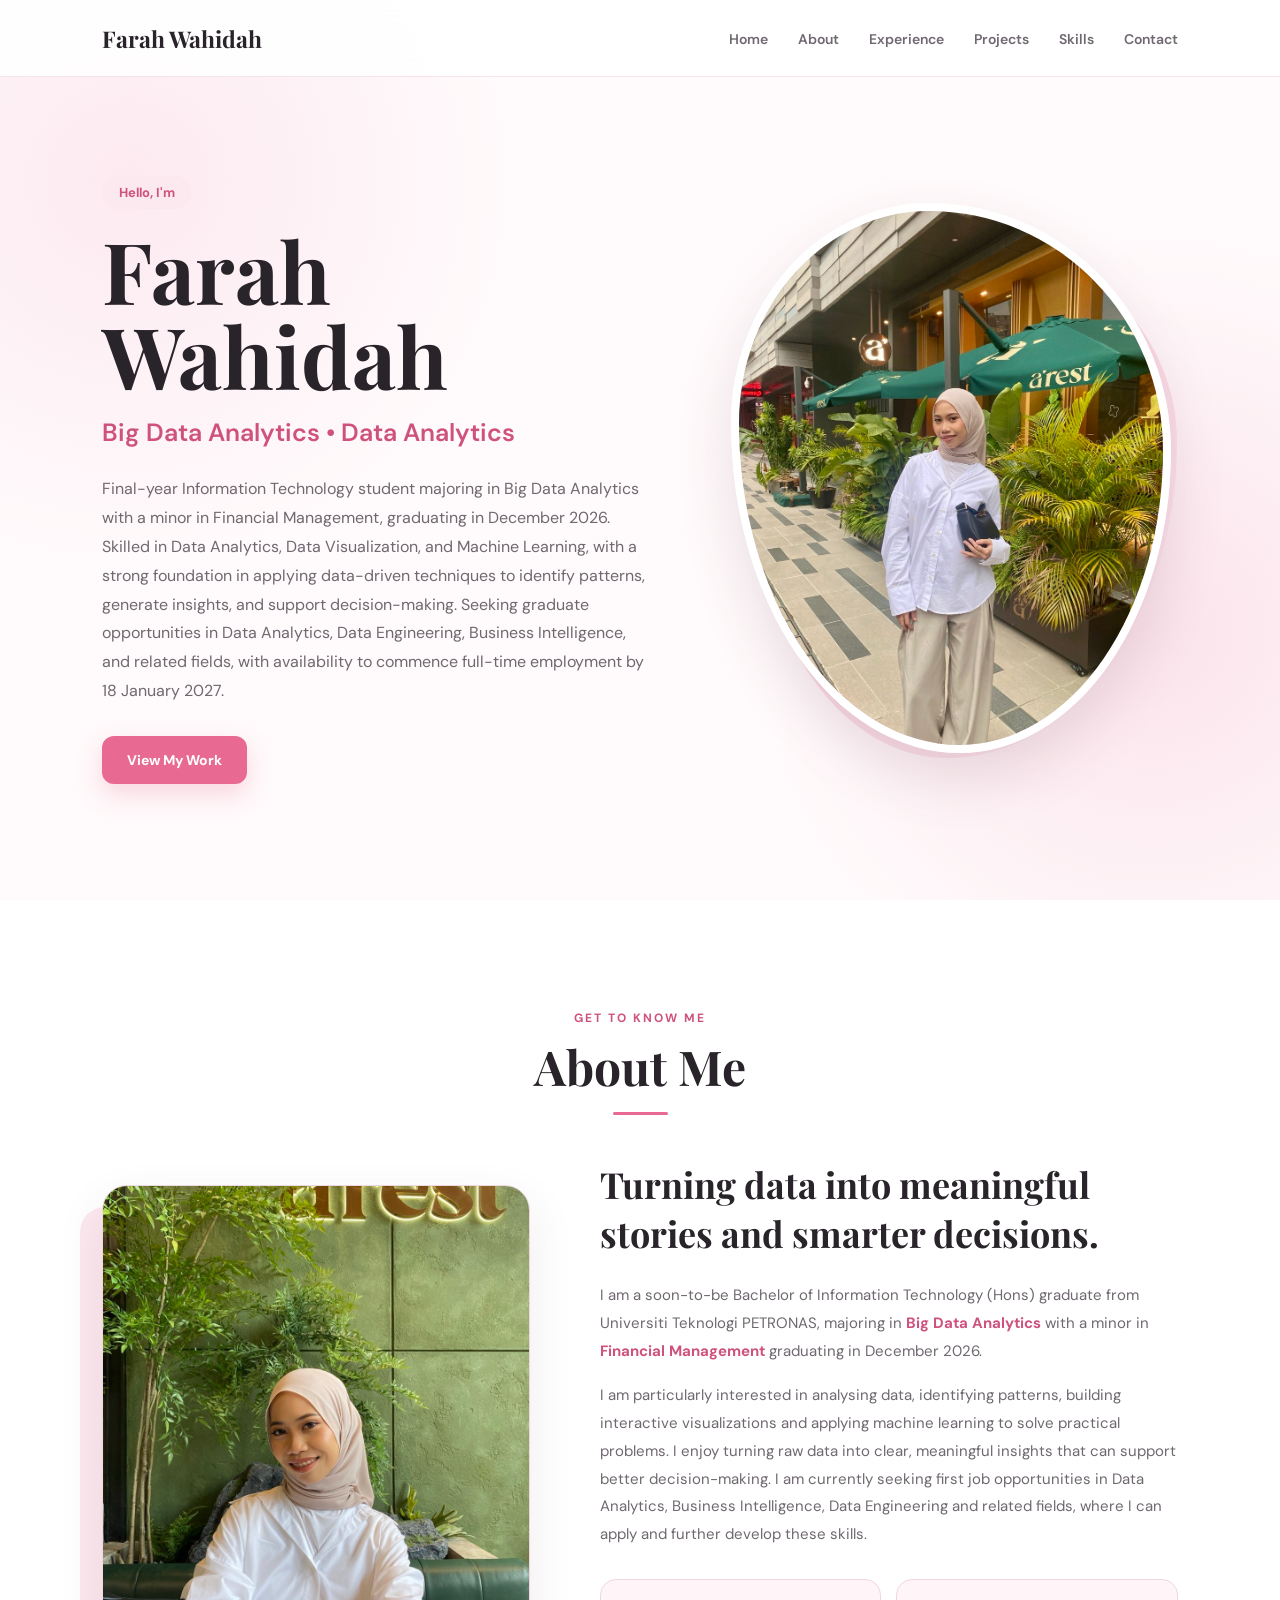
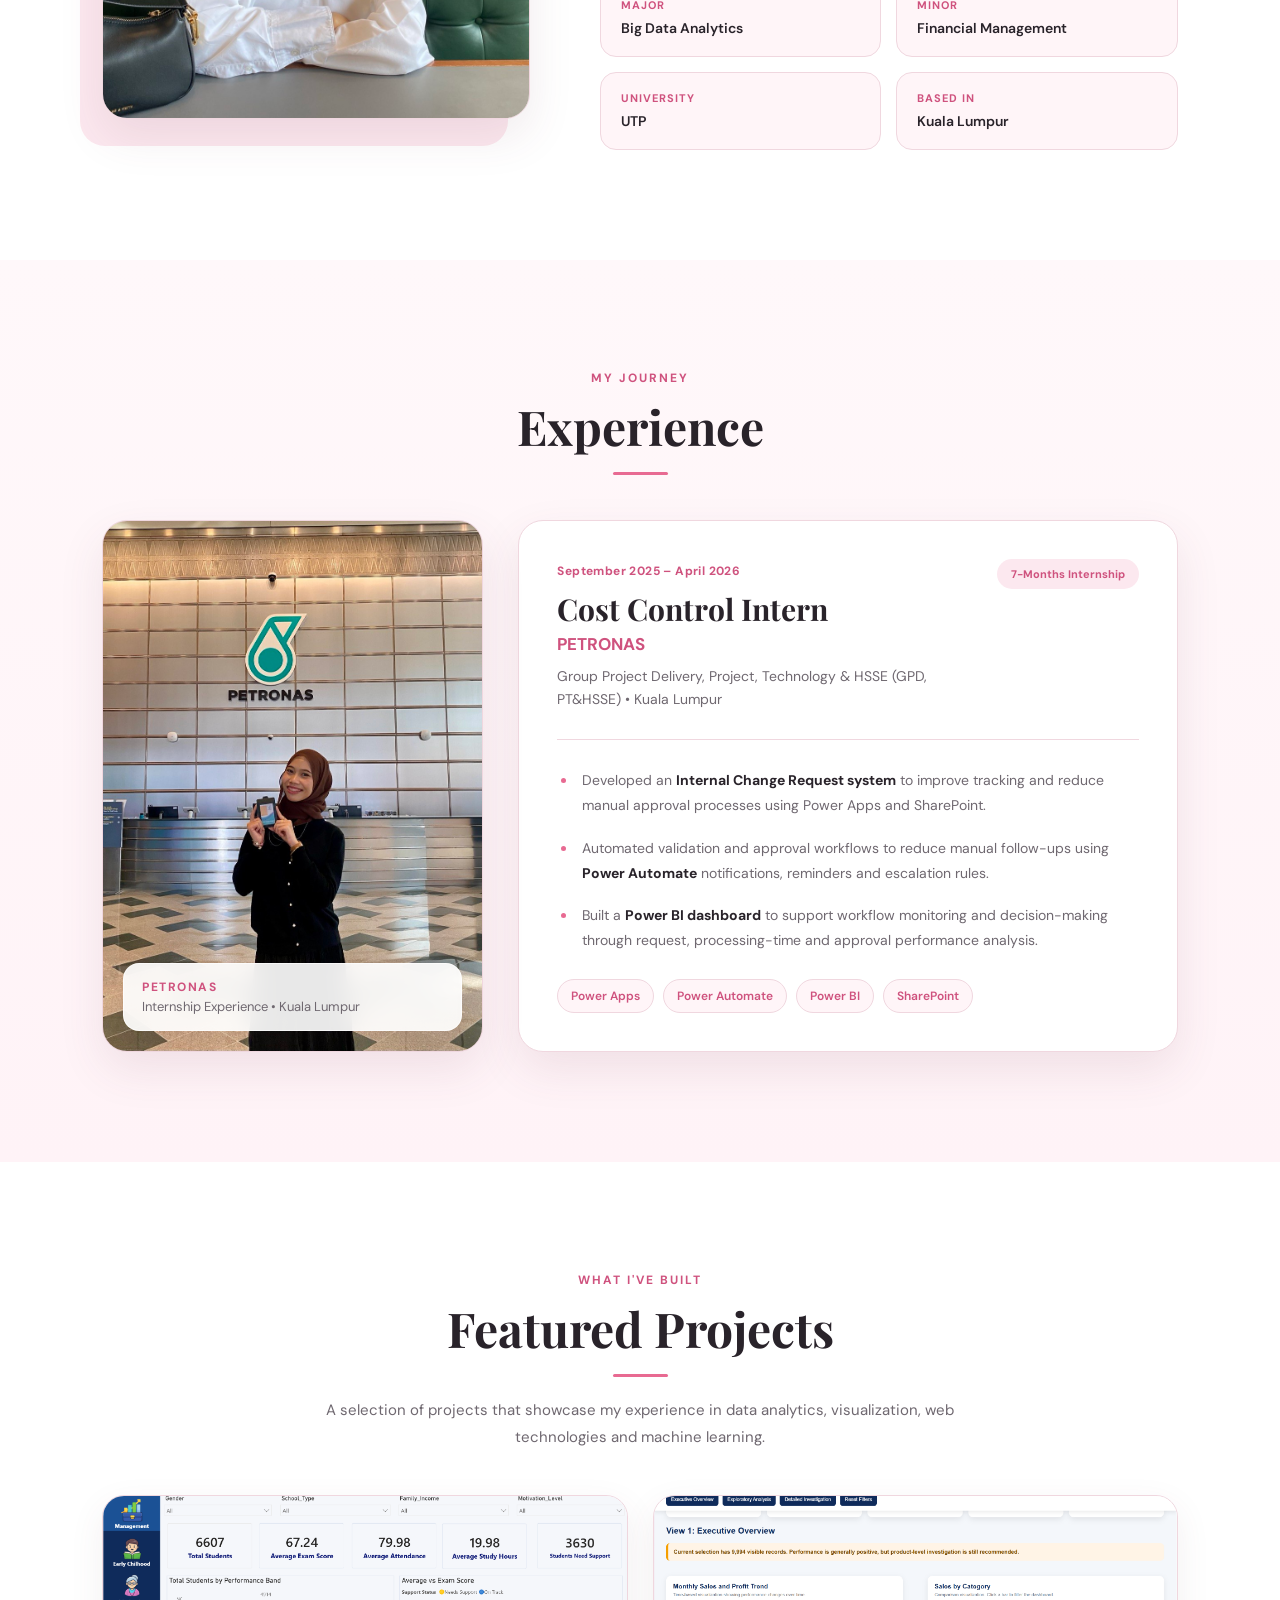
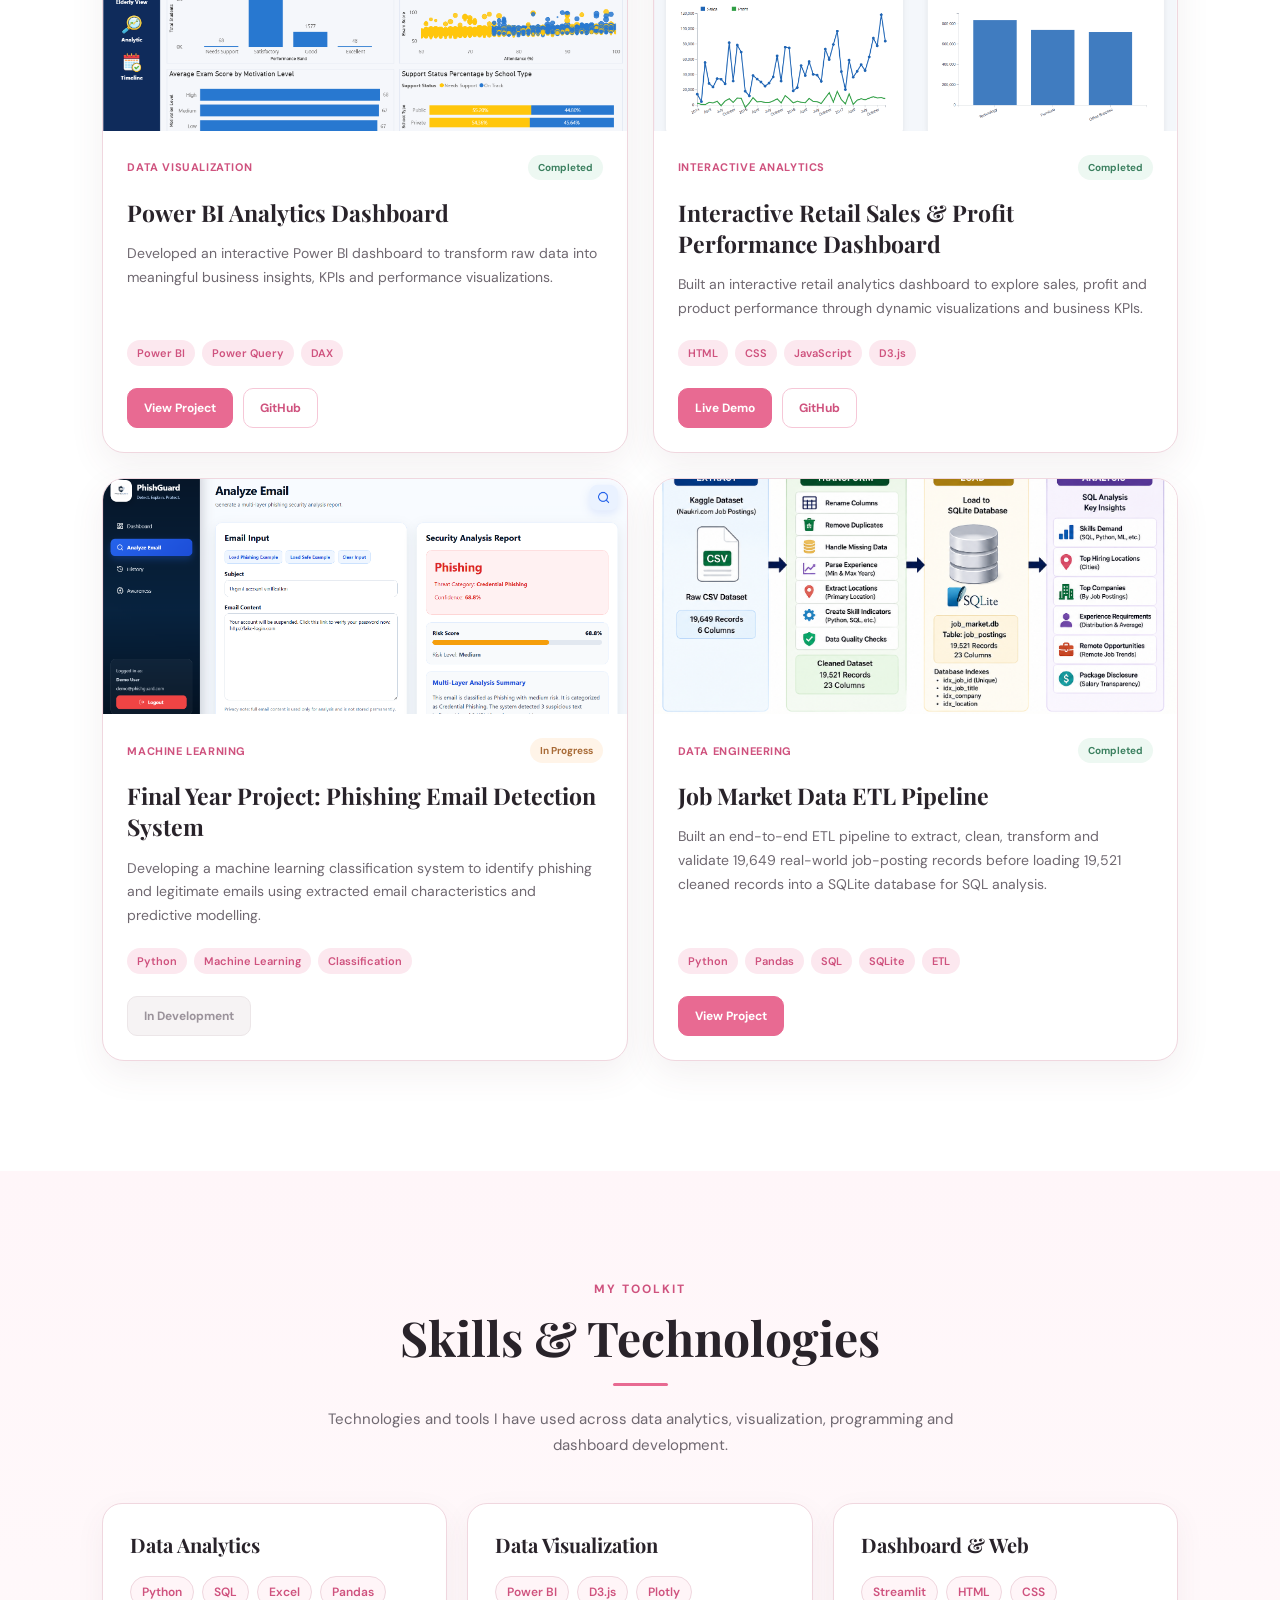
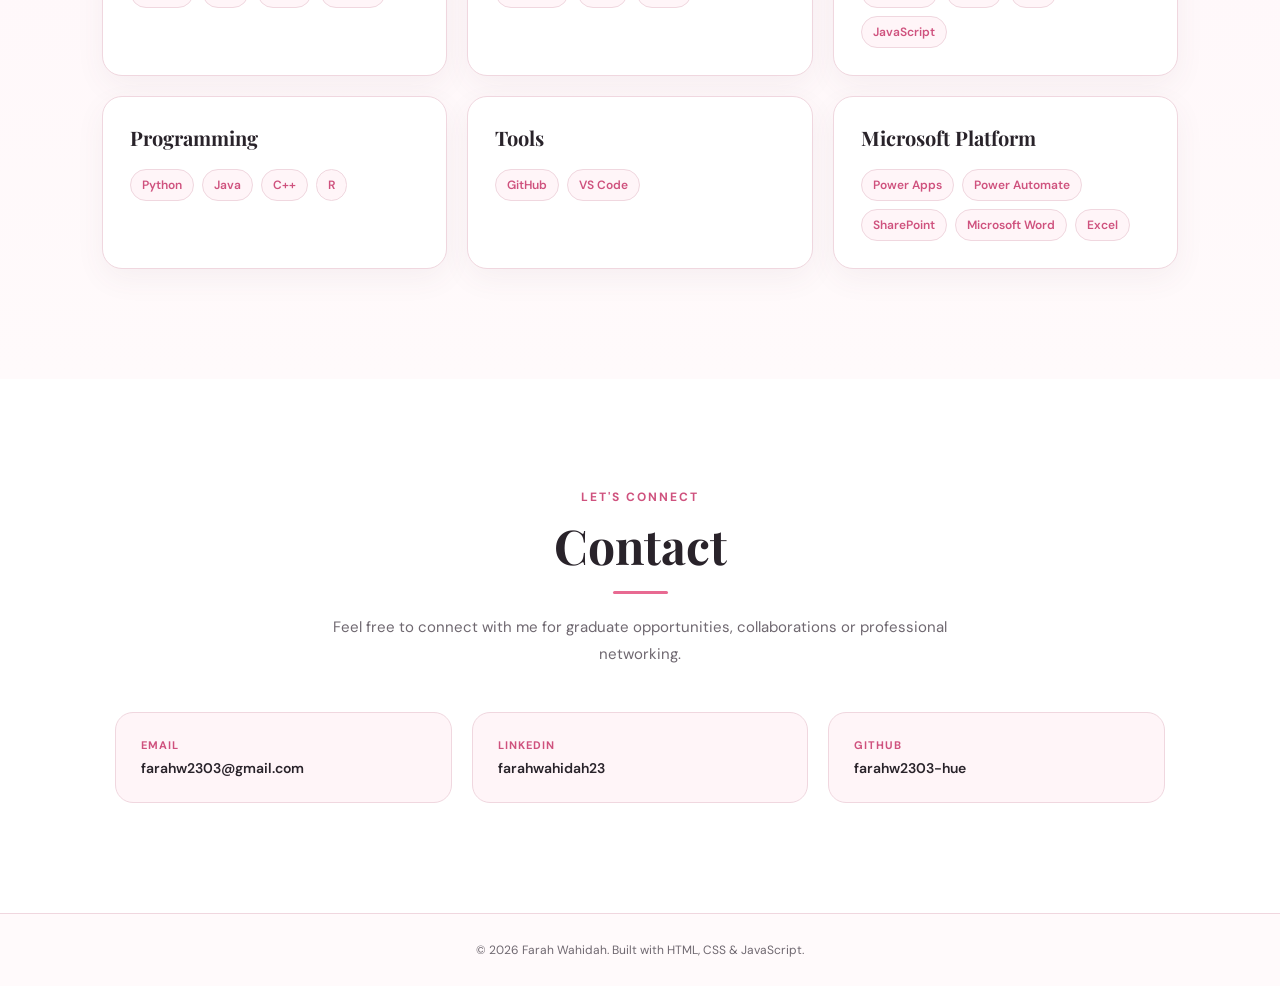
==== commit c18e4fcc: "Add Job Market ETL Pipeline project" ====
--- a/index.html
+++ b/index.html
@@ -167,7 +167,7 @@
 
                     I am particularly interested in analysing data, identifying patterns, 
                     building interactive visualizations and applying machine learning to solve 
-                    practical probelms. I enjoy turning raw data into clear, meaningful
+                    practical problems. I enjoy turning raw data into clear, meaningful
                     insights that can support better decision-making. I am currently seeking first
                     job opportunities in Data Analytics, Business Intelligence, Data Engineering 
                     and related fields, where I can apply and further develop these skills.
@@ -664,10 +664,80 @@
             </article>
 
 
-        </div>
-
-    </section>
-
+<!-- =========================
+     PROJECT 4
+     JOB MARKET ETL PIPELINE
+========================== -->
+<article class="project-card">
+
+    <div class="project-image">
+
+        <img
+            src="images/projects/job-market-etl.png"
+            alt="Job Market Data ETL Pipeline"
+        >
+
+    </div>
+
+
+    <div class="project-content">
+
+        <div class="project-top">
+
+            <span class="project-category">
+                Data Engineering
+            </span>
+
+            <span class="project-status completed">
+                Completed
+            </span>
+
+        </div>
+
+
+        <h3>
+            Job Market Data ETL Pipeline
+        </h3>
+
+
+        <p>
+            Built an end-to-end ETL pipeline to extract, clean,
+            transform and validate 19,649 real-world job-posting
+            records before loading 19,521 cleaned records into
+            a SQLite database for SQL analysis.
+        </p>
+
+
+        <div class="project-tech">
+
+            <span>Python</span>
+            <span>Pandas</span>
+            <span>SQL</span>
+            <span>SQLite</span>
+            <span>ETL</span>
+
+        </div>
+
+
+        <div class="project-buttons">
+
+            <a
+                href="https://github.com/farahw2303-hue/job-market-etl-pipeline"
+                target="_blank"
+                rel="noopener noreferrer"
+                class="project-btn primary-project-btn"
+            >
+                View Project
+            </a>
+
+         </div>
+
+         </div>
+
+           </article>
+    </div>
+
+</section>
 
     <!-- =========================
          SKILLS
--- a/style.css
+++ b/style.css
@@ -912,13 +912,13 @@
 
 
 .projects-grid {
-    max-width: 1250px;
+    max-width: 1100px;
 
     margin: auto;
 
     display: grid;
 
-    grid-template-columns: repeat(3, minmax(0, 1fr));
+    grid-template-columns: repeat(2, minmax(0, 1fr));
 
     gap: 25px;
 }
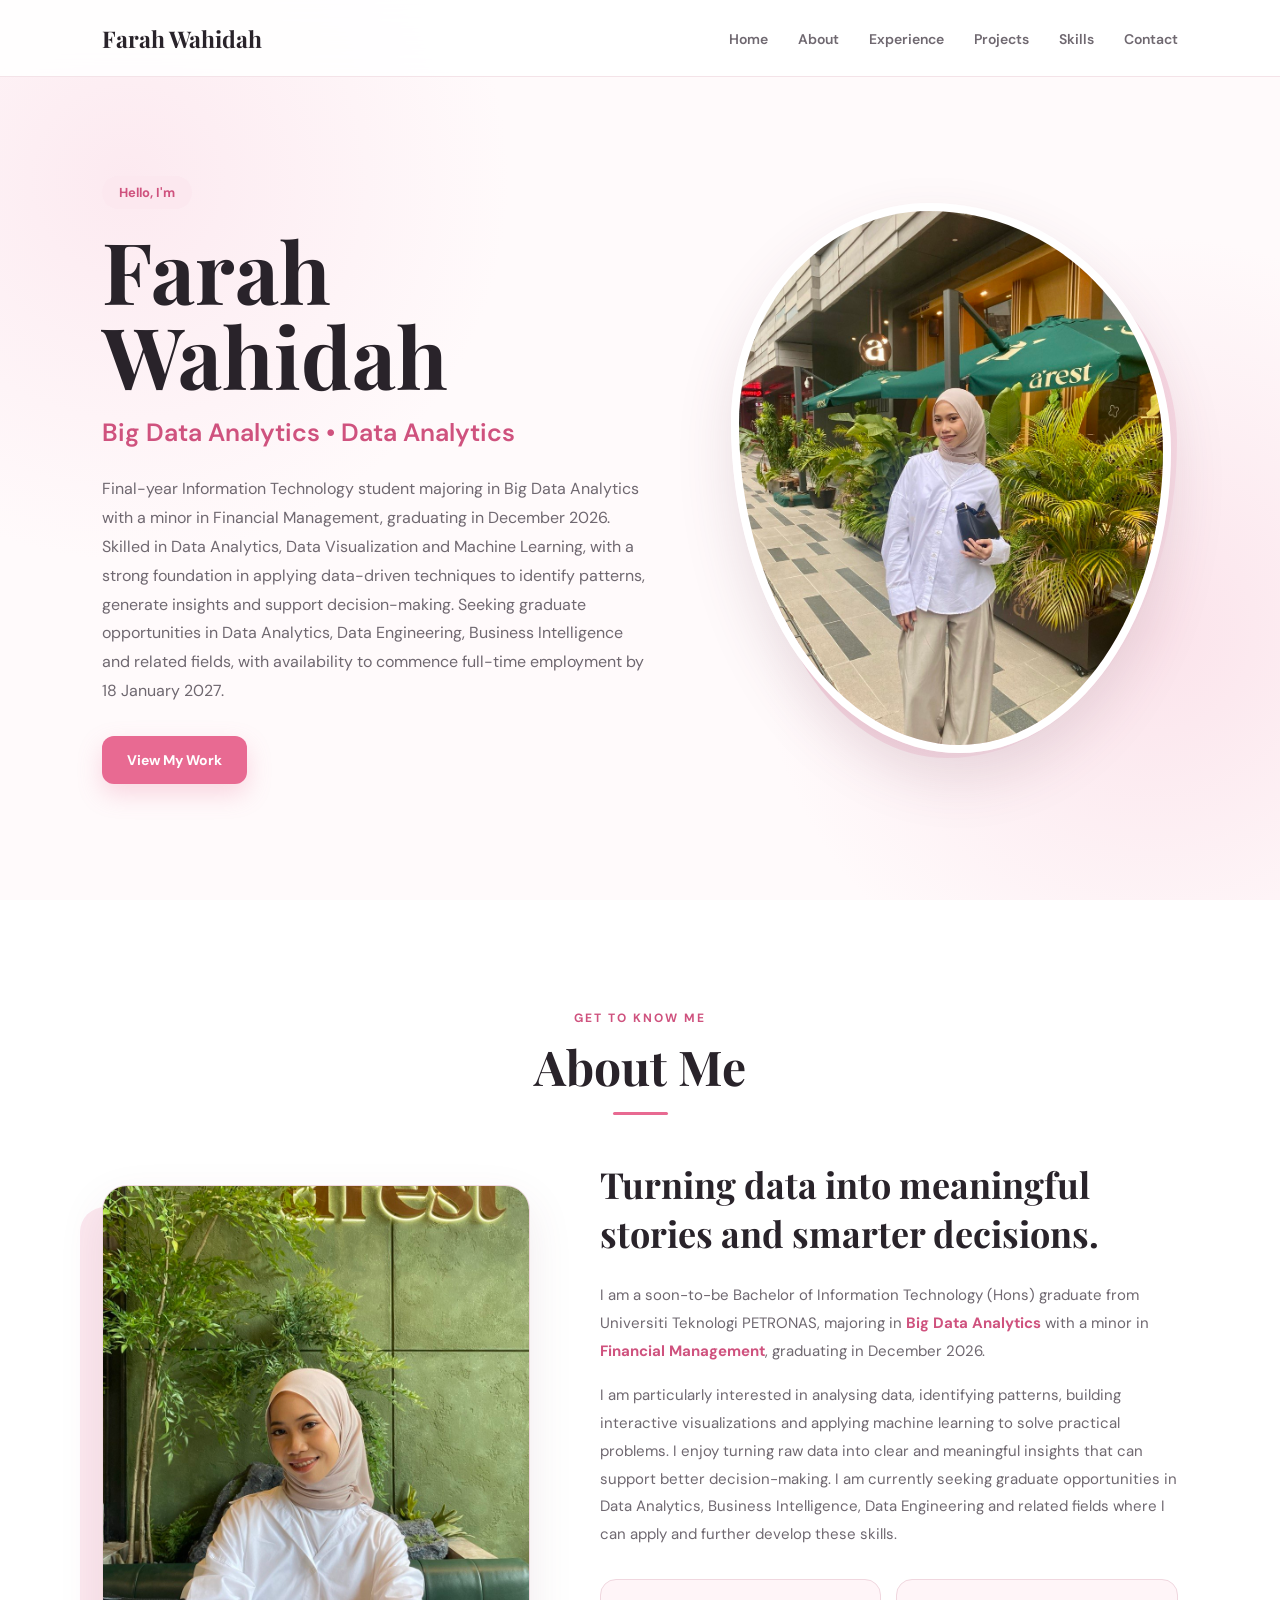
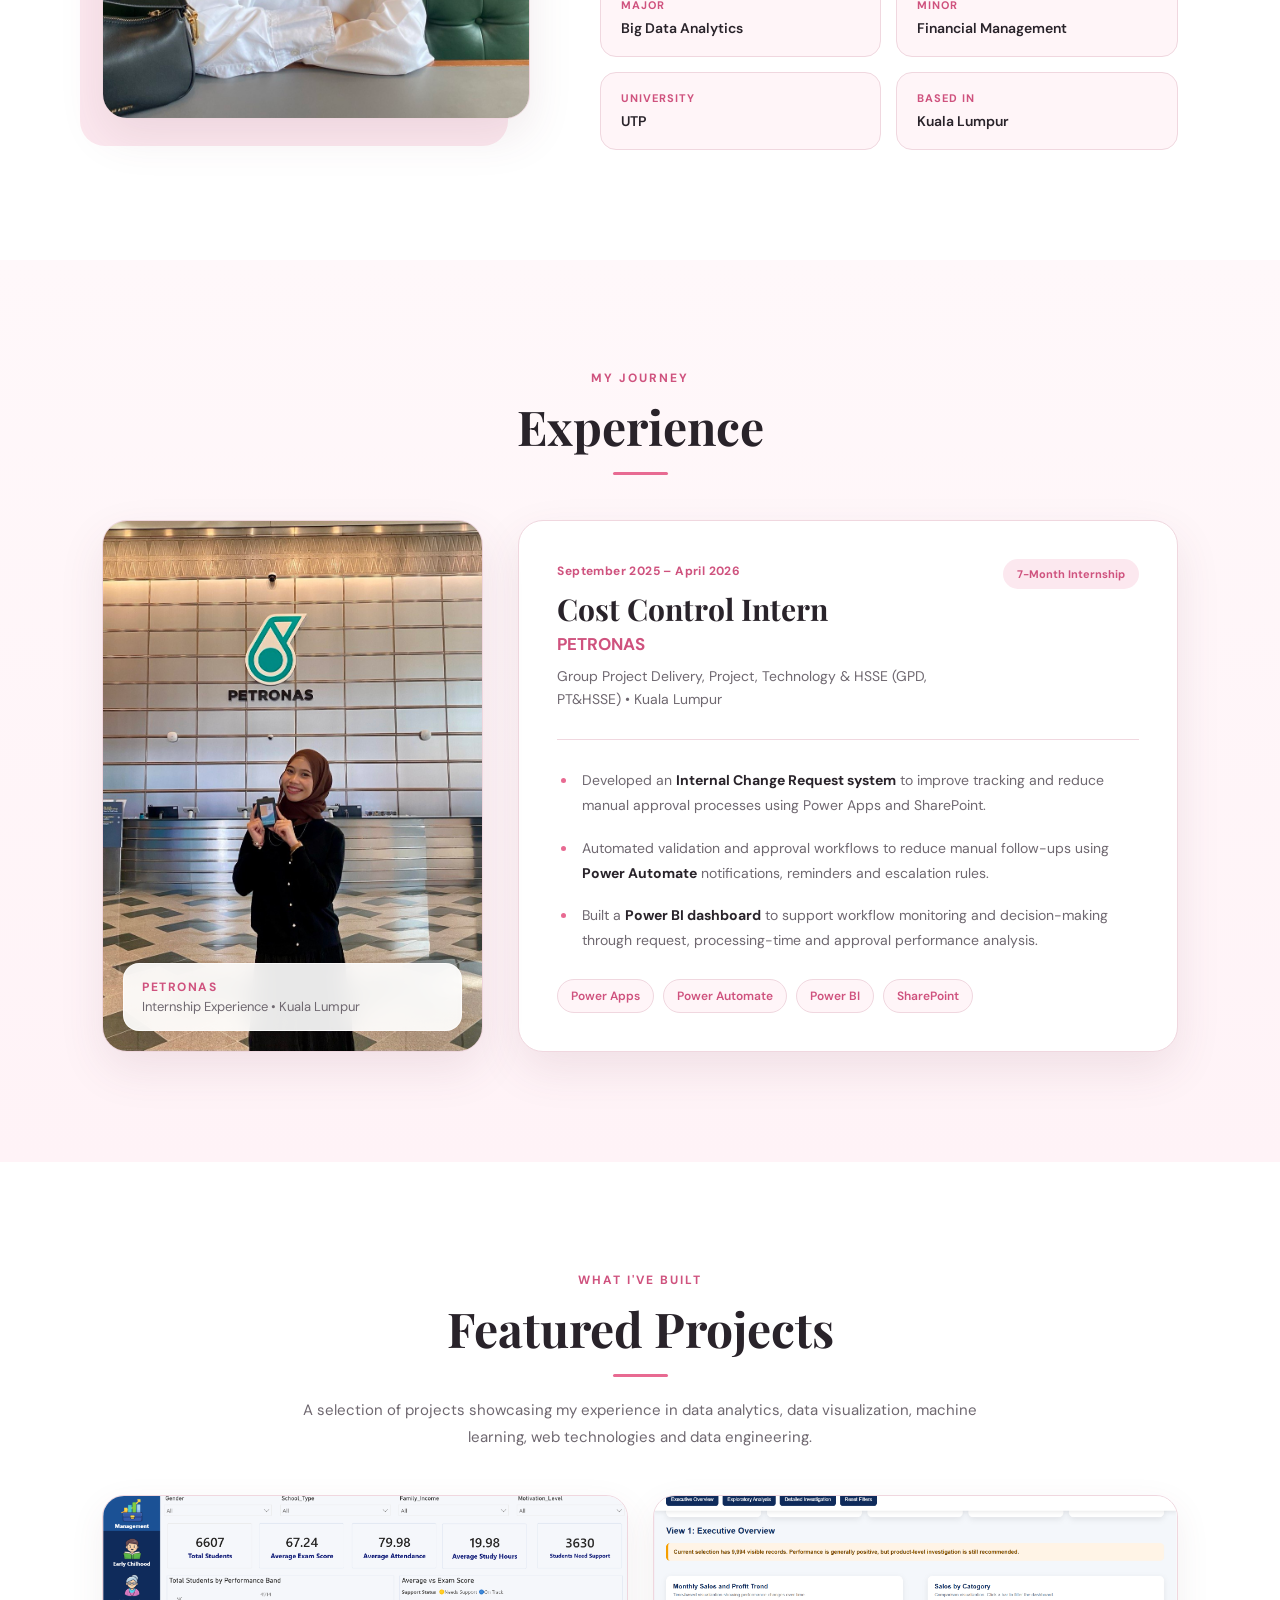
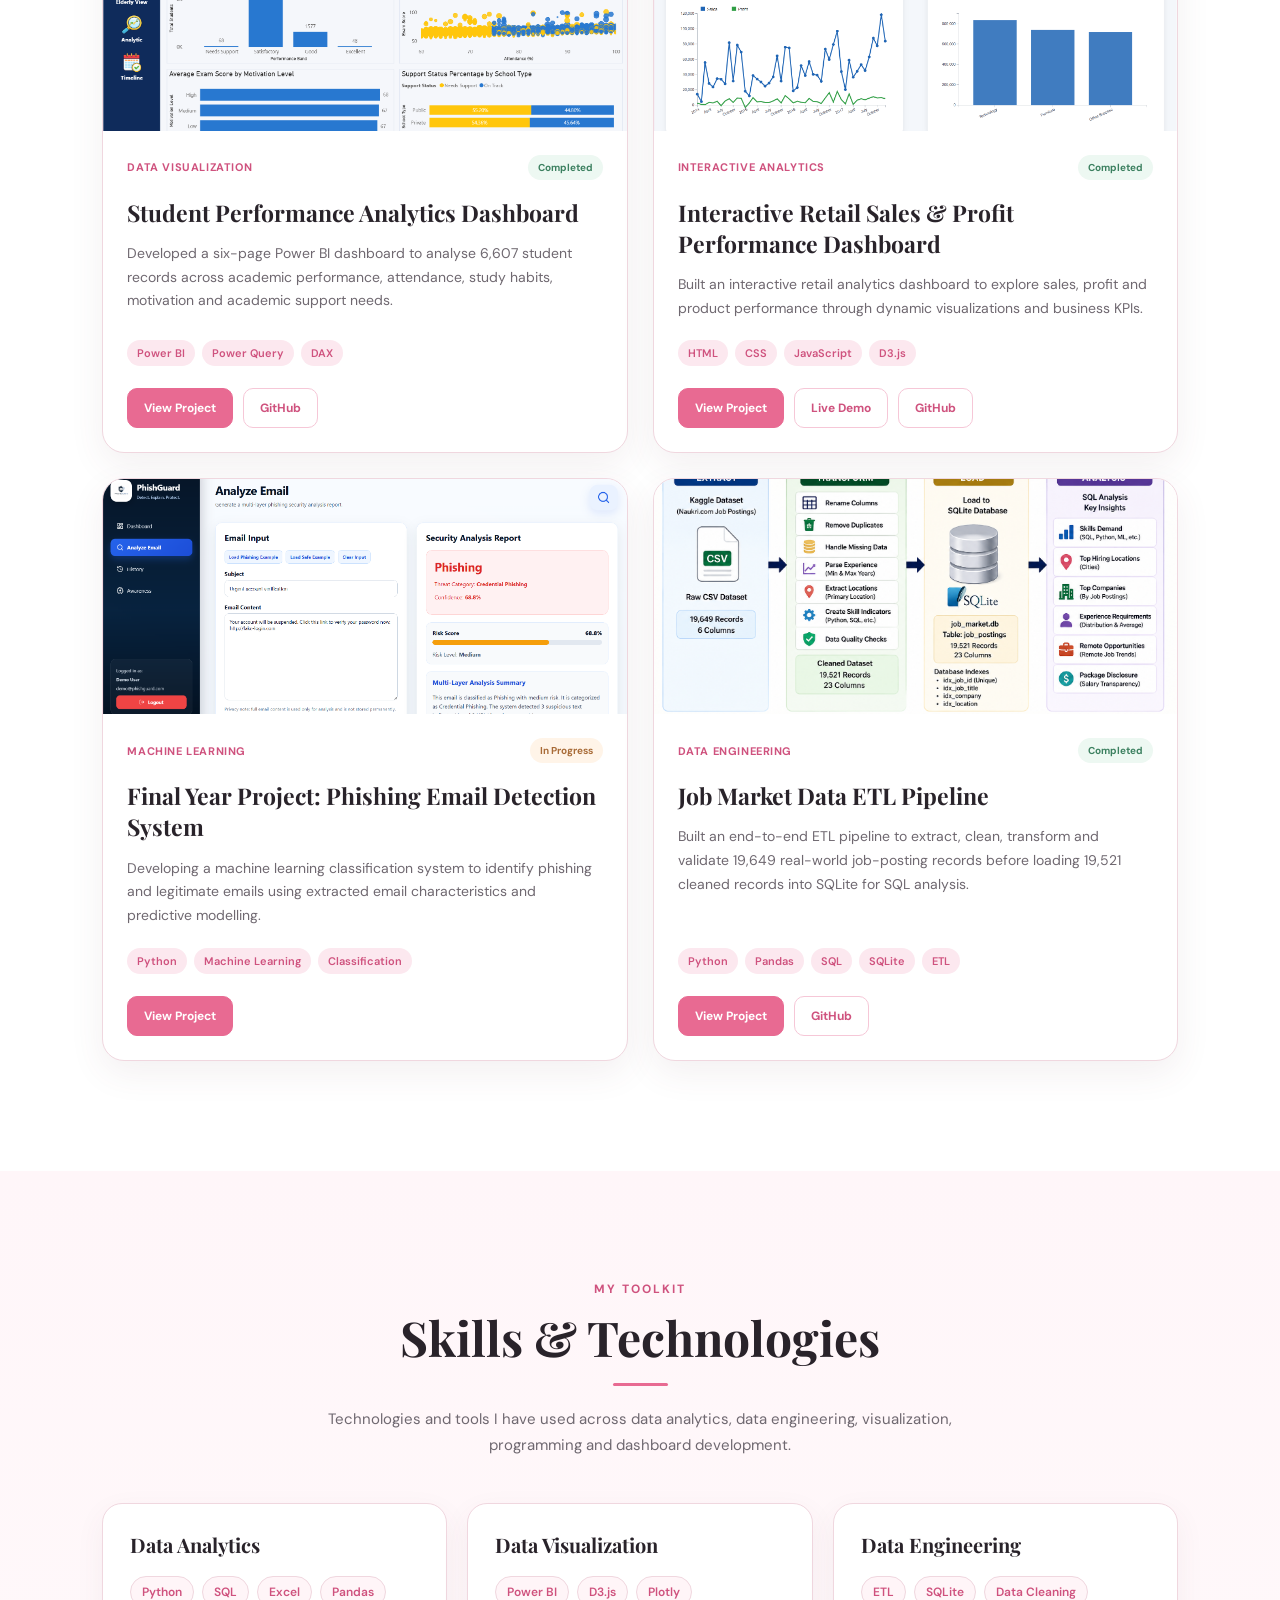
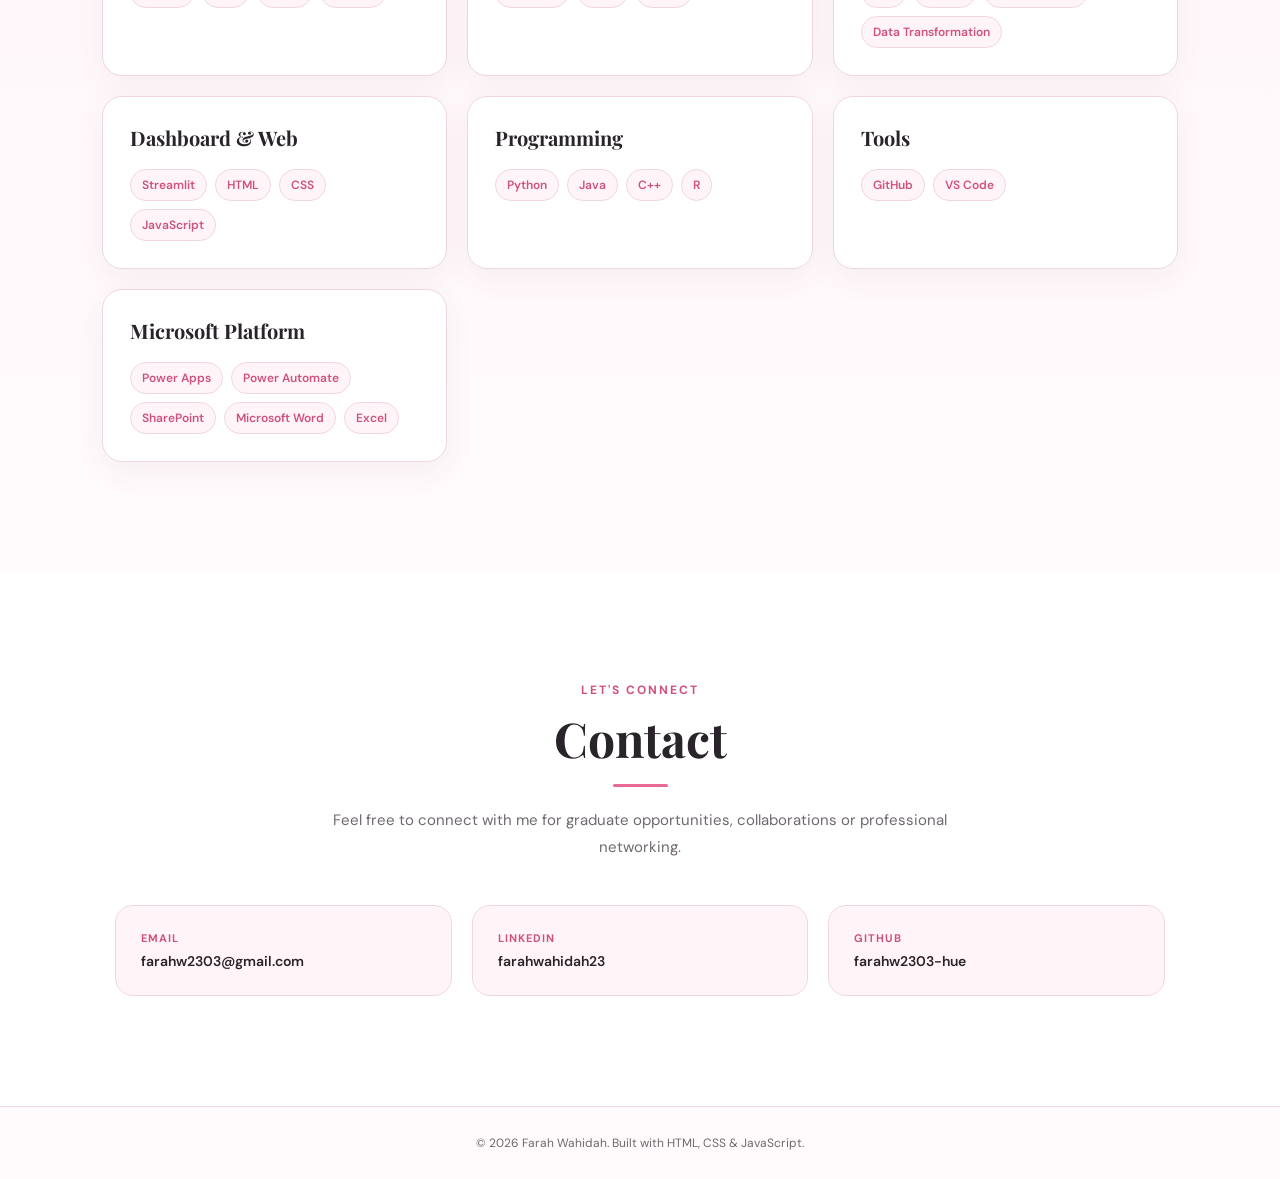
==== commit b731ddce: "Add detailed project case study pages" ====
--- a/index.html
+++ b/index.html
@@ -25,29 +25,17 @@
 
             <ul class="nav-links">
 
-                <li>
-                    <a href="#home">Home</a>
-                </li>
-
-                <li>
-                    <a href="#about">About</a>
-                </li>
-
-                <li>
-                    <a href="#experience">Experience</a>
-                </li>
-
-                <li>
-                    <a href="#projects">Projects</a>
-                </li>
-
-                <li>
-                    <a href="#skills">Skills</a>
-                </li>
-
-                <li>
-                    <a href="#contact">Contact</a>
-                </li>
+                <li><a href="#home">Home</a></li>
+
+                <li><a href="#about">About</a></li>
+
+                <li><a href="#experience">Experience</a></li>
+
+                <li><a href="#projects">Projects</a></li>
+
+                <li><a href="#skills">Skills</a></li>
+
+                <li><a href="#contact">Contact</a></li>
 
             </ul>
 
@@ -72,17 +60,24 @@
             </h1>
 
             <h2>
-                Big Data Analytics • Data Analytics 
+                Big Data Analytics • Data Analytics
             </h2>
 
             <p class="home-description">
 
-                Final-year Information Technology student majoring in Big Data Analytics with a minor in Financial Management, graduating in December 2026. 
-                Skilled in Data Analytics, Data Visualization, and Machine Learning, with a strong foundation 
-                in applying data-driven techniques to identify patterns, generate insights, and support 
-                decision-making. Seeking graduate opportunities in Data Analytics, Data Engineering, 
-                Business Intelligence, and related fields, with availability to commence full-time employment
-                 by 18 January 2027.
+                Final-year Information Technology student majoring in
+                Big Data Analytics with a minor in Financial Management,
+                graduating in December 2026.
+
+                Skilled in Data Analytics, Data Visualization and Machine
+                Learning, with a strong foundation in applying data-driven
+                techniques to identify patterns, generate insights and
+                support decision-making.
+
+                Seeking graduate opportunities in Data Analytics,
+                Data Engineering, Business Intelligence and related fields,
+                with availability to commence full-time employment
+                by 18 January 2027.
 
             </p>
 
@@ -134,7 +129,6 @@
 
         <div class="about-container">
 
-
             <!-- ABOUT PHOTO -->
             <div class="about-image">
 
@@ -155,22 +149,29 @@
 
                 <p>
 
-                    I am a soon-to-be Bachelor of Information Technology (Hons)
-                    graduate from Universiti Teknologi PETRONAS, majoring in
+                    I am a soon-to-be Bachelor of Information Technology
+                    (Hons) graduate from Universiti Teknologi PETRONAS,
+                    majoring in
                     <strong>Big Data Analytics</strong>
                     with a minor in
-                    <strong>Financial Management</strong> graduating in December 2026.
+                    <strong>Financial Management</strong>,
+                    graduating in December 2026.
 
                 </p>
 
                 <p>
 
-                    I am particularly interested in analysing data, identifying patterns, 
-                    building interactive visualizations and applying machine learning to solve 
-                    practical problems. I enjoy turning raw data into clear, meaningful
-                    insights that can support better decision-making. I am currently seeking first
-                    job opportunities in Data Analytics, Business Intelligence, Data Engineering 
-                    and related fields, where I can apply and further develop these skills.
+                    I am particularly interested in analysing data,
+                    identifying patterns, building interactive visualizations
+                    and applying machine learning to solve practical problems.
+
+                    I enjoy turning raw data into clear and meaningful insights
+                    that can support better decision-making.
+
+                    I am currently seeking graduate opportunities in
+                    Data Analytics, Business Intelligence, Data Engineering
+                    and related fields where I can apply and further develop
+                    these skills.
 
                 </p>
 
@@ -178,7 +179,6 @@
                 <!-- QUICK INFO -->
                 <div class="about-info">
 
-
                     <div class="info-card">
 
                         <span class="info-title">
@@ -229,7 +229,6 @@
                         </span>
 
                     </div>
-
 
                 </div>
 
@@ -262,7 +261,6 @@
 
         <div class="experience-showcase">
 
-
             <!-- EXPERIENCE PHOTO -->
             <div class="experience-photo">
 
@@ -289,7 +287,6 @@
             <!-- EXPERIENCE DETAILS -->
             <div class="experience-card">
 
-
                 <div class="experience-top">
 
                     <div>
@@ -308,7 +305,8 @@
 
                         <p class="experience-department">
 
-                            Group Project Delivery, Project, Technology & HSSE
+                            Group Project Delivery, Project,
+                            Technology & HSSE
                             (GPD, PT&HSSE) • Kuala Lumpur
 
                         </p>
@@ -317,7 +315,7 @@
 
 
                     <div class="experience-badge">
-                        7-Months Internship
+                        7-Month Internship
                     </div>
 
                 </div>
@@ -399,9 +397,9 @@
 
             <p class="section-description">
 
-                A selection of projects that showcase my experience in
-                data analytics, visualization, web technologies and
-                machine learning.
+                A selection of projects showcasing my experience in
+                data analytics, data visualization, machine learning,
+                web technologies and data engineering.
 
             </p>
 
@@ -417,19 +415,17 @@
             ========================== -->
             <article class="project-card">
 
-
                 <div class="project-image">
 
                     <img
                         src="images/projects/powerbi-dashboard.png"
-                        alt="Power BI Analytics Dashboard"
+                        alt="Student Performance Analytics Dashboard"
                     >
 
                 </div>
 
 
                 <div class="project-content">
-
 
                     <div class="project-top">
 
@@ -445,15 +441,16 @@
 
 
                     <h3>
-                        Power BI Analytics Dashboard
+                        Student Performance Analytics Dashboard
                     </h3>
 
 
                     <p>
 
-                        Developed an interactive Power BI dashboard to
-                        transform raw data into meaningful business insights,
-                        KPIs and performance visualizations.
+                        Developed a six-page Power BI dashboard to analyse
+                        6,607 student records across academic performance,
+                        attendance, study habits, motivation and academic
+                        support needs.
 
                     </p>
 
@@ -471,8 +468,7 @@
 
                     <div class="project-buttons">
 
-
-                        <!-- PROJECT DETAIL PAGE -->
+                        <!-- CASE STUDY -->
                         <a
                             href="projects/powerbi.html"
                             class="project-btn primary-project-btn"
@@ -491,7 +487,6 @@
                             GitHub
                         </a>
 
-
                     </div>
 
                 </div>
@@ -505,7 +500,6 @@
             ========================== -->
             <article class="project-card">
 
-
                 <div class="project-image">
 
                     <img
@@ -518,7 +512,6 @@
 
                 <div class="project-content">
 
-
                     <div class="project-top">
 
                         <span class="project-category">
@@ -560,6 +553,14 @@
 
 
                     <div class="project-buttons">
+
+                        <!-- CASE STUDY -->
+                        <a
+                            href="projects/retail.html"
+                            class="project-btn primary-project-btn"
+                        >
+                            View Project
+                        </a>
 
 
                         <!-- LIVE DEMO -->
@@ -567,7 +568,7 @@
                             href="https://farahw2303-hue.github.io/Interactive-Retail-Sales-and-Profit-Performance-Dashboard/"
                             target="_blank"
                             rel="noopener noreferrer"
-                            class="project-btn primary-project-btn"
+                            class="project-btn outline-project-btn"
                         >
                             Live Demo
                         </a>
@@ -583,7 +584,6 @@
                             GitHub
                         </a>
 
-
                     </div>
 
                 </div>
@@ -593,10 +593,9 @@
 
             <!-- =========================
                  PROJECT 3
-                 PHISHING
+                 PHISHING FYP
             ========================== -->
             <article class="project-card">
-
 
                 <div class="project-image">
 
@@ -610,7 +609,6 @@
 
                 <div class="project-content">
 
-
                     <div class="project-top">
 
                         <span class="project-category">
@@ -652,92 +650,114 @@
 
                     <div class="project-buttons">
 
-                        <span class="project-btn disabled-project-btn">
-                            In Development
-                        </span>
-
-                    </div>
-
+                        <!-- CASE STUDY -->
+                        <a
+                            href="projects/phishing.html"
+                            class="project-btn primary-project-btn"
+                        >
+                            View Project
+                        </a>
+
+                    </div>
 
                 </div>
 
             </article>
 
 
-<!-- =========================
-     PROJECT 4
-     JOB MARKET ETL PIPELINE
-========================== -->
-<article class="project-card">
-
-    <div class="project-image">
-
-        <img
-            src="images/projects/job-market-etl.png"
-            alt="Job Market Data ETL Pipeline"
-        >
-
-    </div>
-
-
-    <div class="project-content">
-
-        <div class="project-top">
-
-            <span class="project-category">
-                Data Engineering
-            </span>
-
-            <span class="project-status completed">
-                Completed
-            </span>
-
-        </div>
-
-
-        <h3>
-            Job Market Data ETL Pipeline
-        </h3>
-
-
-        <p>
-            Built an end-to-end ETL pipeline to extract, clean,
-            transform and validate 19,649 real-world job-posting
-            records before loading 19,521 cleaned records into
-            a SQLite database for SQL analysis.
-        </p>
-
-
-        <div class="project-tech">
-
-            <span>Python</span>
-            <span>Pandas</span>
-            <span>SQL</span>
-            <span>SQLite</span>
-            <span>ETL</span>
-
-        </div>
-
-
-        <div class="project-buttons">
-
-            <a
-                href="https://github.com/farahw2303-hue/job-market-etl-pipeline"
-                target="_blank"
-                rel="noopener noreferrer"
-                class="project-btn primary-project-btn"
-            >
-                View Project
-            </a>
-
-         </div>
-
-         </div>
-
-           </article>
-    </div>
-
-</section>
+            <!-- =========================
+                 PROJECT 4
+                 JOB MARKET ETL
+            ========================== -->
+            <article class="project-card">
+
+                <div class="project-image">
+
+                    <img
+                        src="images/projects/job-market-etl.png"
+                        alt="Job Market Data ETL Pipeline"
+                    >
+
+                </div>
+
+
+                <div class="project-content">
+
+                    <div class="project-top">
+
+                        <span class="project-category">
+                            Data Engineering
+                        </span>
+
+                        <span class="project-status completed">
+                            Completed
+                        </span>
+
+                    </div>
+
+
+                    <h3>
+                        Job Market Data ETL Pipeline
+                    </h3>
+
+
+                    <p>
+
+                        Built an end-to-end ETL pipeline to extract,
+                        clean, transform and validate 19,649 real-world
+                        job-posting records before loading 19,521 cleaned
+                        records into SQLite for SQL analysis.
+
+                    </p>
+
+
+                    <div class="project-tech">
+
+                        <span>Python</span>
+
+                        <span>Pandas</span>
+
+                        <span>SQL</span>
+
+                        <span>SQLite</span>
+
+                        <span>ETL</span>
+
+                    </div>
+
+
+                    <div class="project-buttons">
+
+                        <!-- CASE STUDY -->
+                        <a
+                            href="projects/job-etl.html"
+                            class="project-btn primary-project-btn"
+                        >
+                            View Project
+                        </a>
+
+
+                        <!-- GITHUB -->
+                        <a
+                            href="https://github.com/farahw2303-hue/job-market-etl-pipeline"
+                            target="_blank"
+                            rel="noopener noreferrer"
+                            class="project-btn outline-project-btn"
+                        >
+                            GitHub
+                        </a>
+
+                    </div>
+
+                </div>
+
+            </article>
+
+
+        </div>
+
+    </section>
+
 
     <!-- =========================
          SKILLS
@@ -759,7 +779,8 @@
             <p class="section-description">
 
                 Technologies and tools I have used across data analytics,
-                visualization, programming and dashboard development.
+                data engineering, visualization, programming and
+                dashboard development.
 
             </p>
 
@@ -805,6 +826,28 @@
                     <span>D3.js</span>
 
                     <span>Plotly</span>
+
+                </div>
+
+            </div>
+
+
+            <!-- DATA ENGINEERING -->
+            <div class="skill-card">
+
+                <h3>
+                    Data Engineering
+                </h3>
+
+                <div class="skill-tags">
+
+                    <span>ETL</span>
+
+                    <span>SQLite</span>
+
+                    <span>Data Cleaning</span>
+
+                    <span>Data Transformation</span>
 
                 </div>
 
--- a/style.css
+++ b/style.css
@@ -1472,6 +1472,8 @@
     gap: 12px;
 
     margin-top: 30px;
+
+    justify-content: center;
 }
 
 
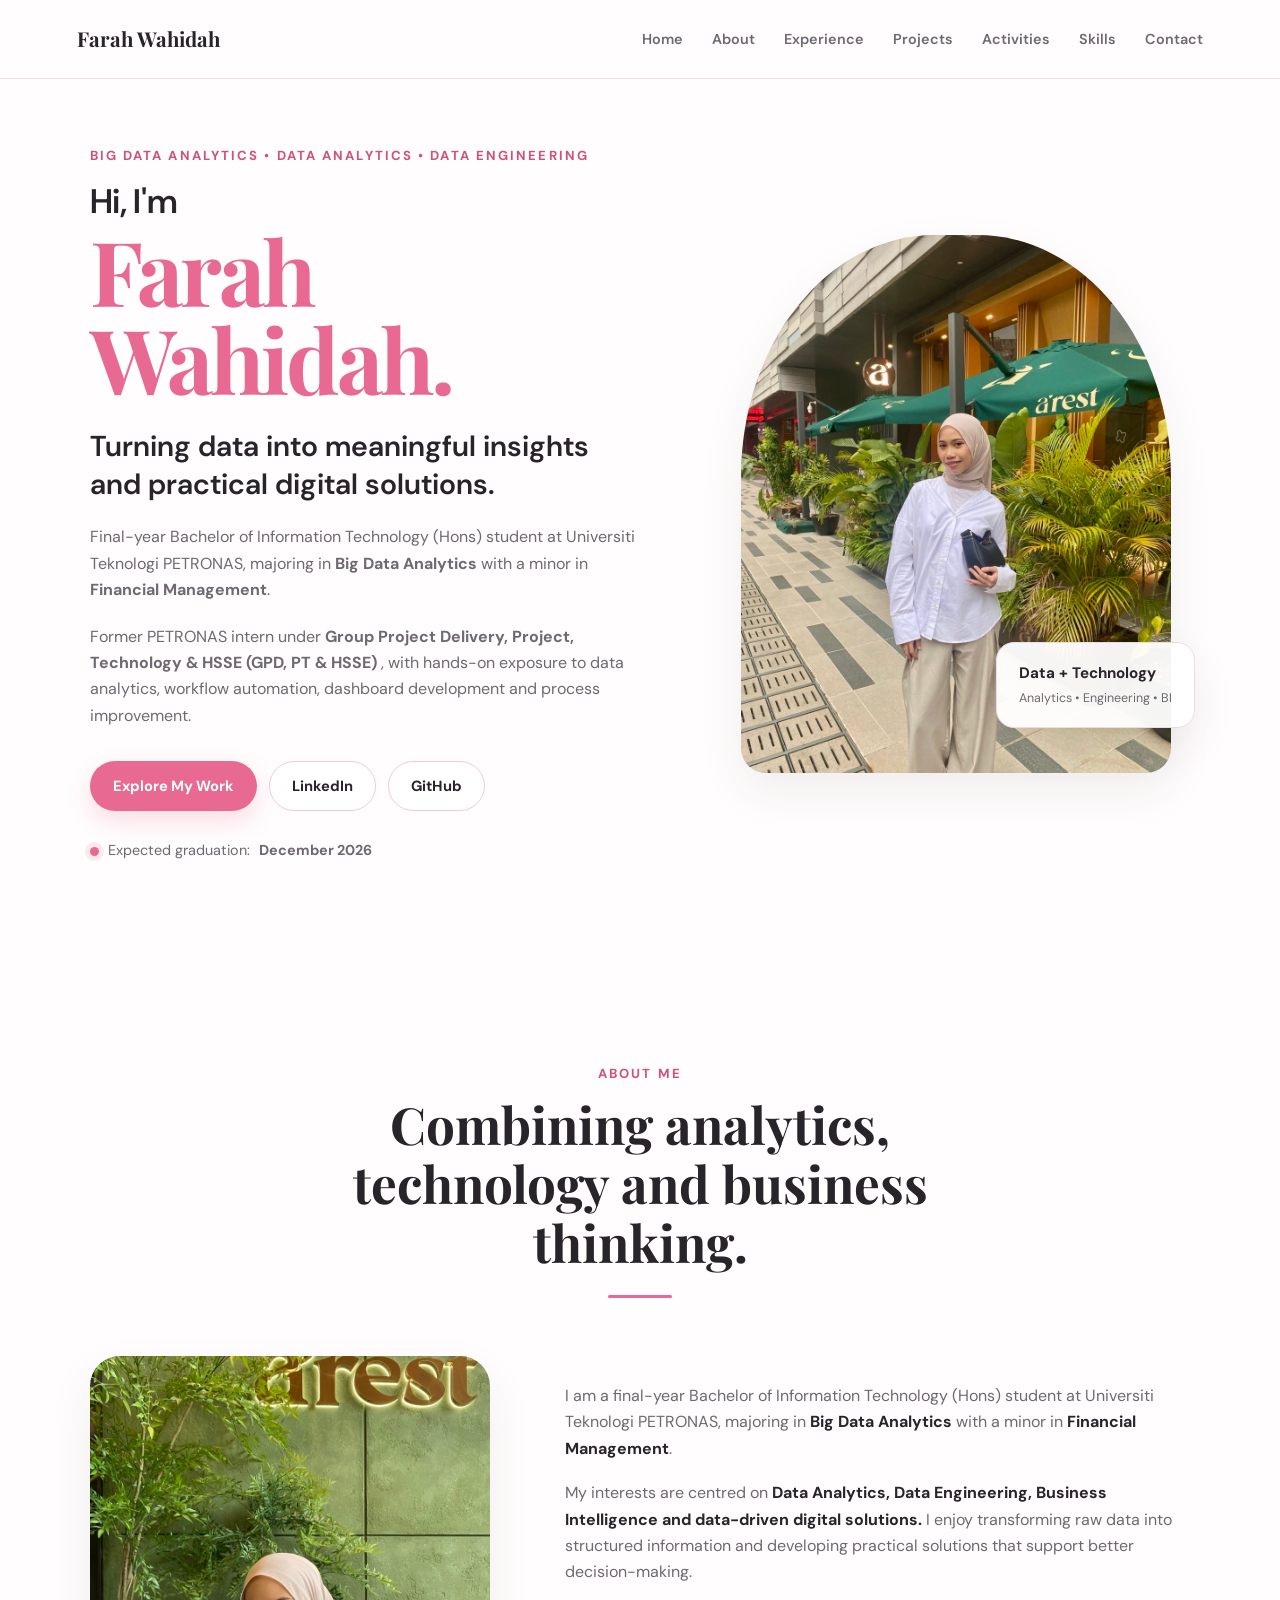
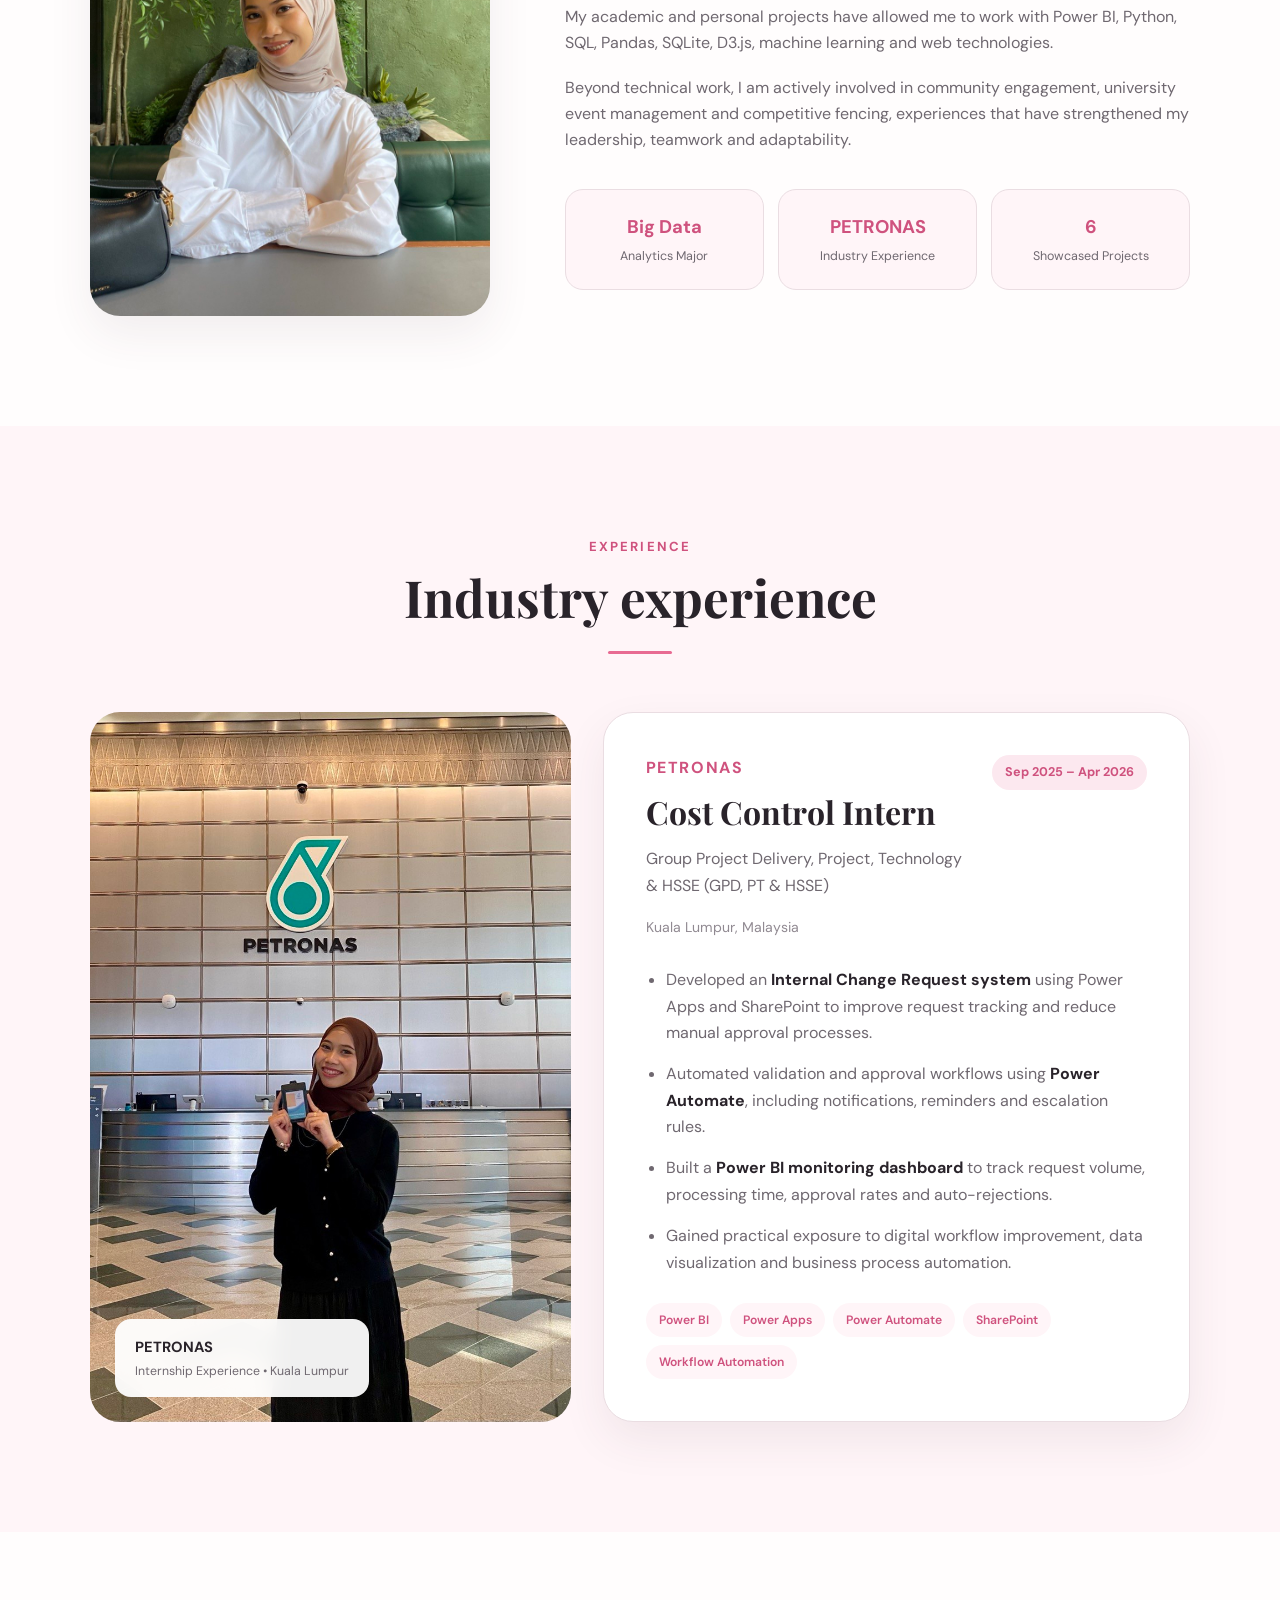
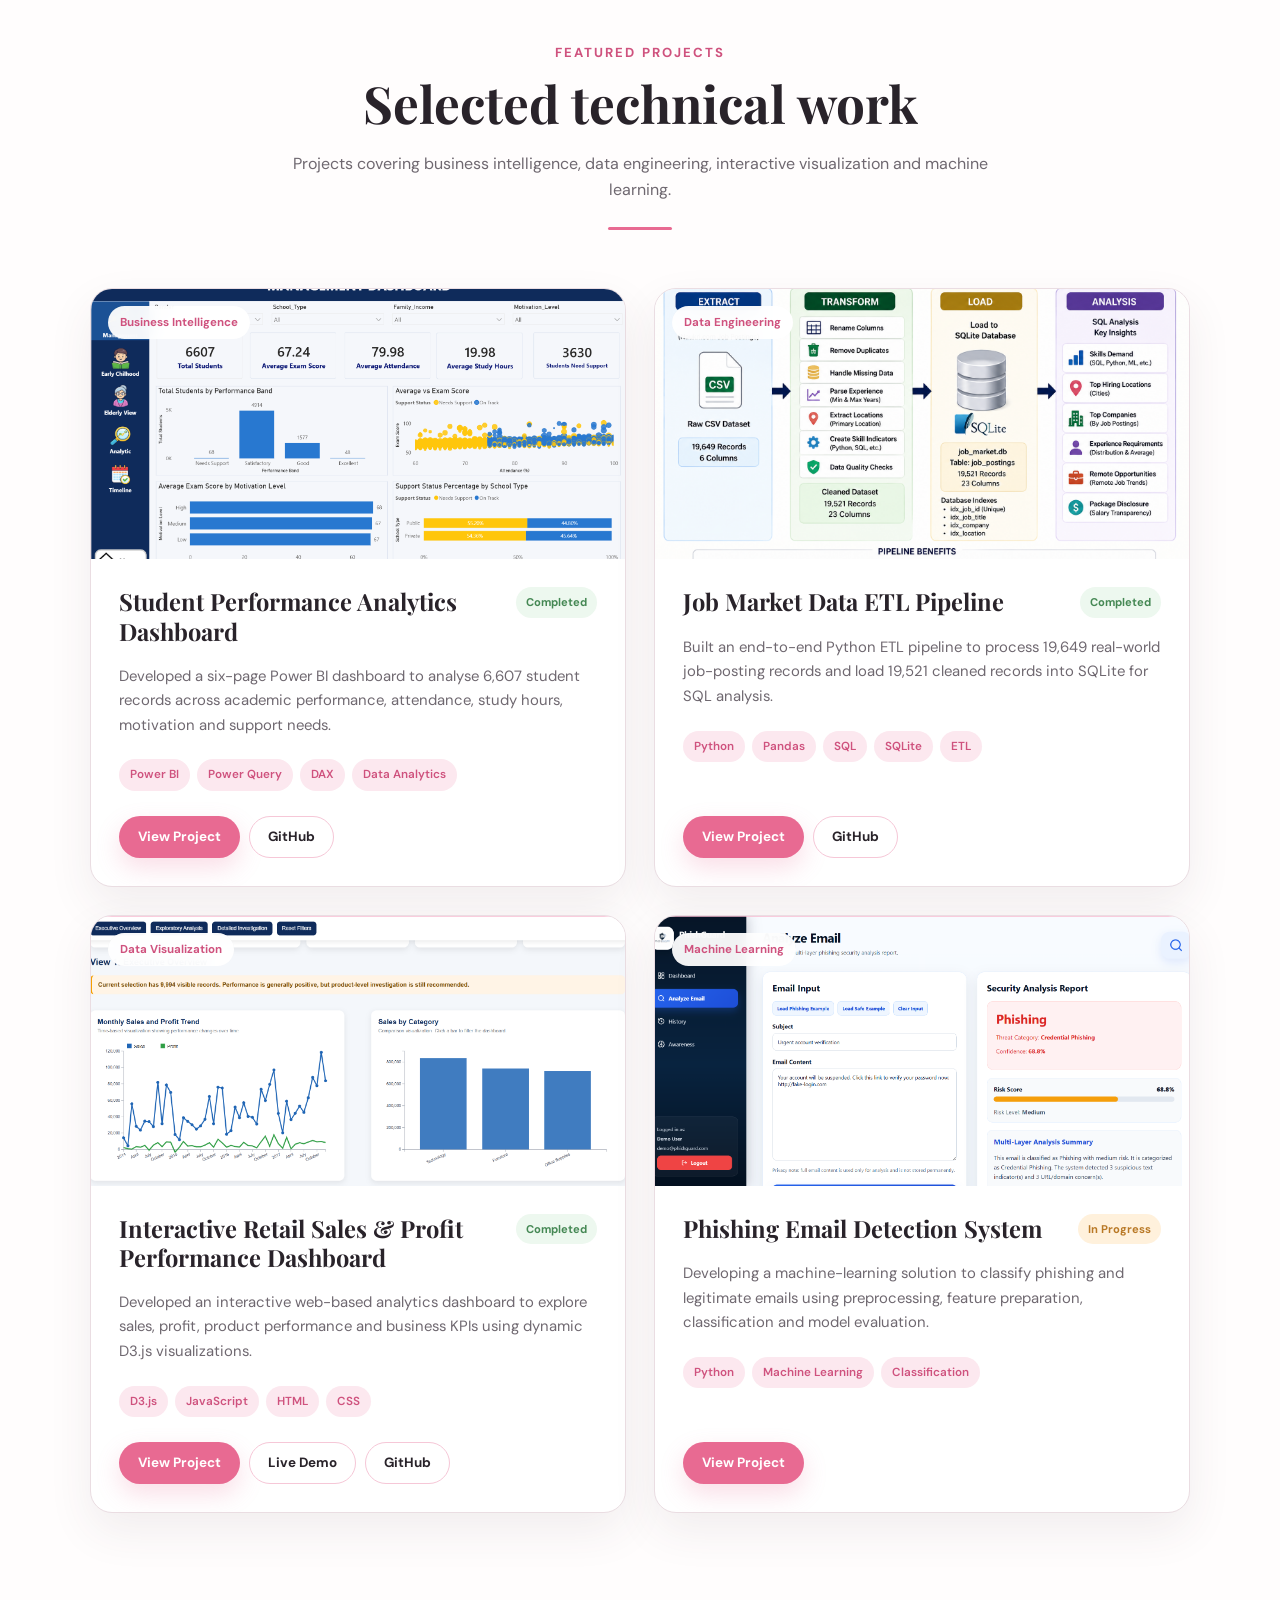
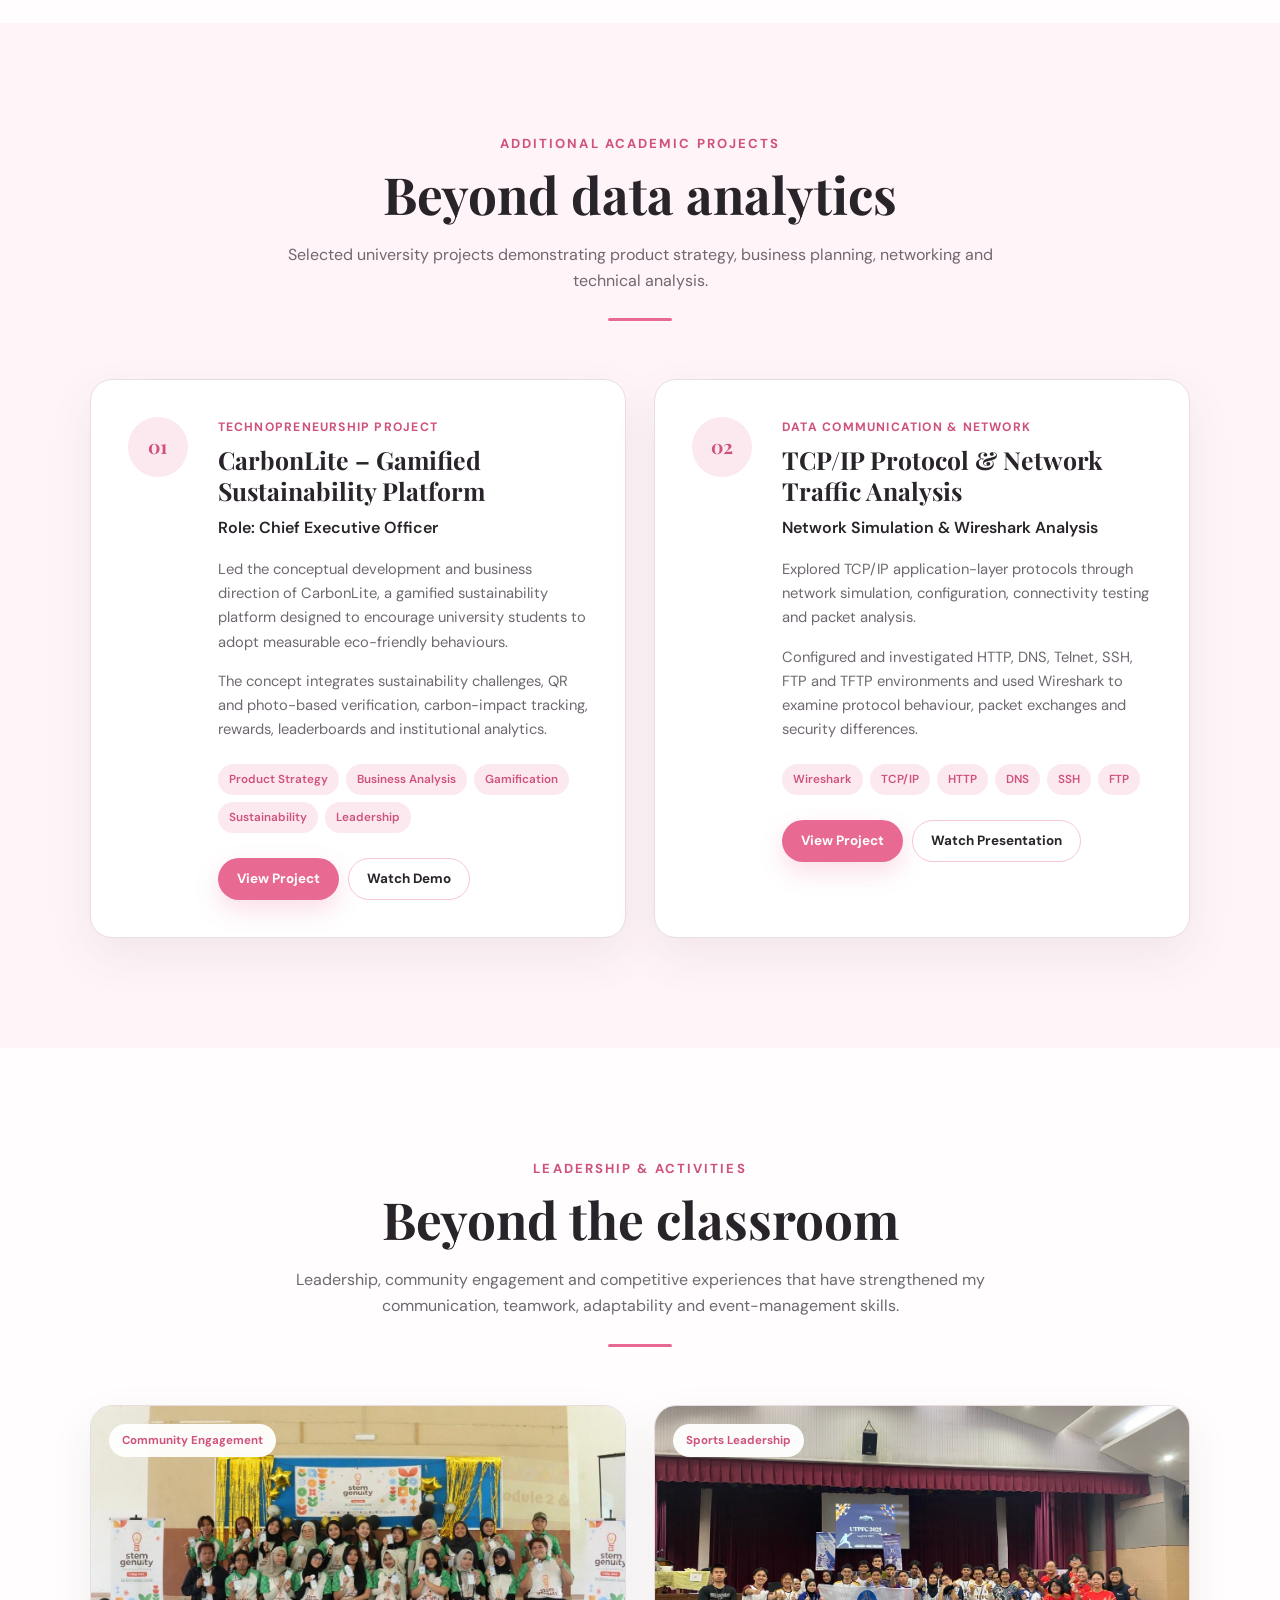
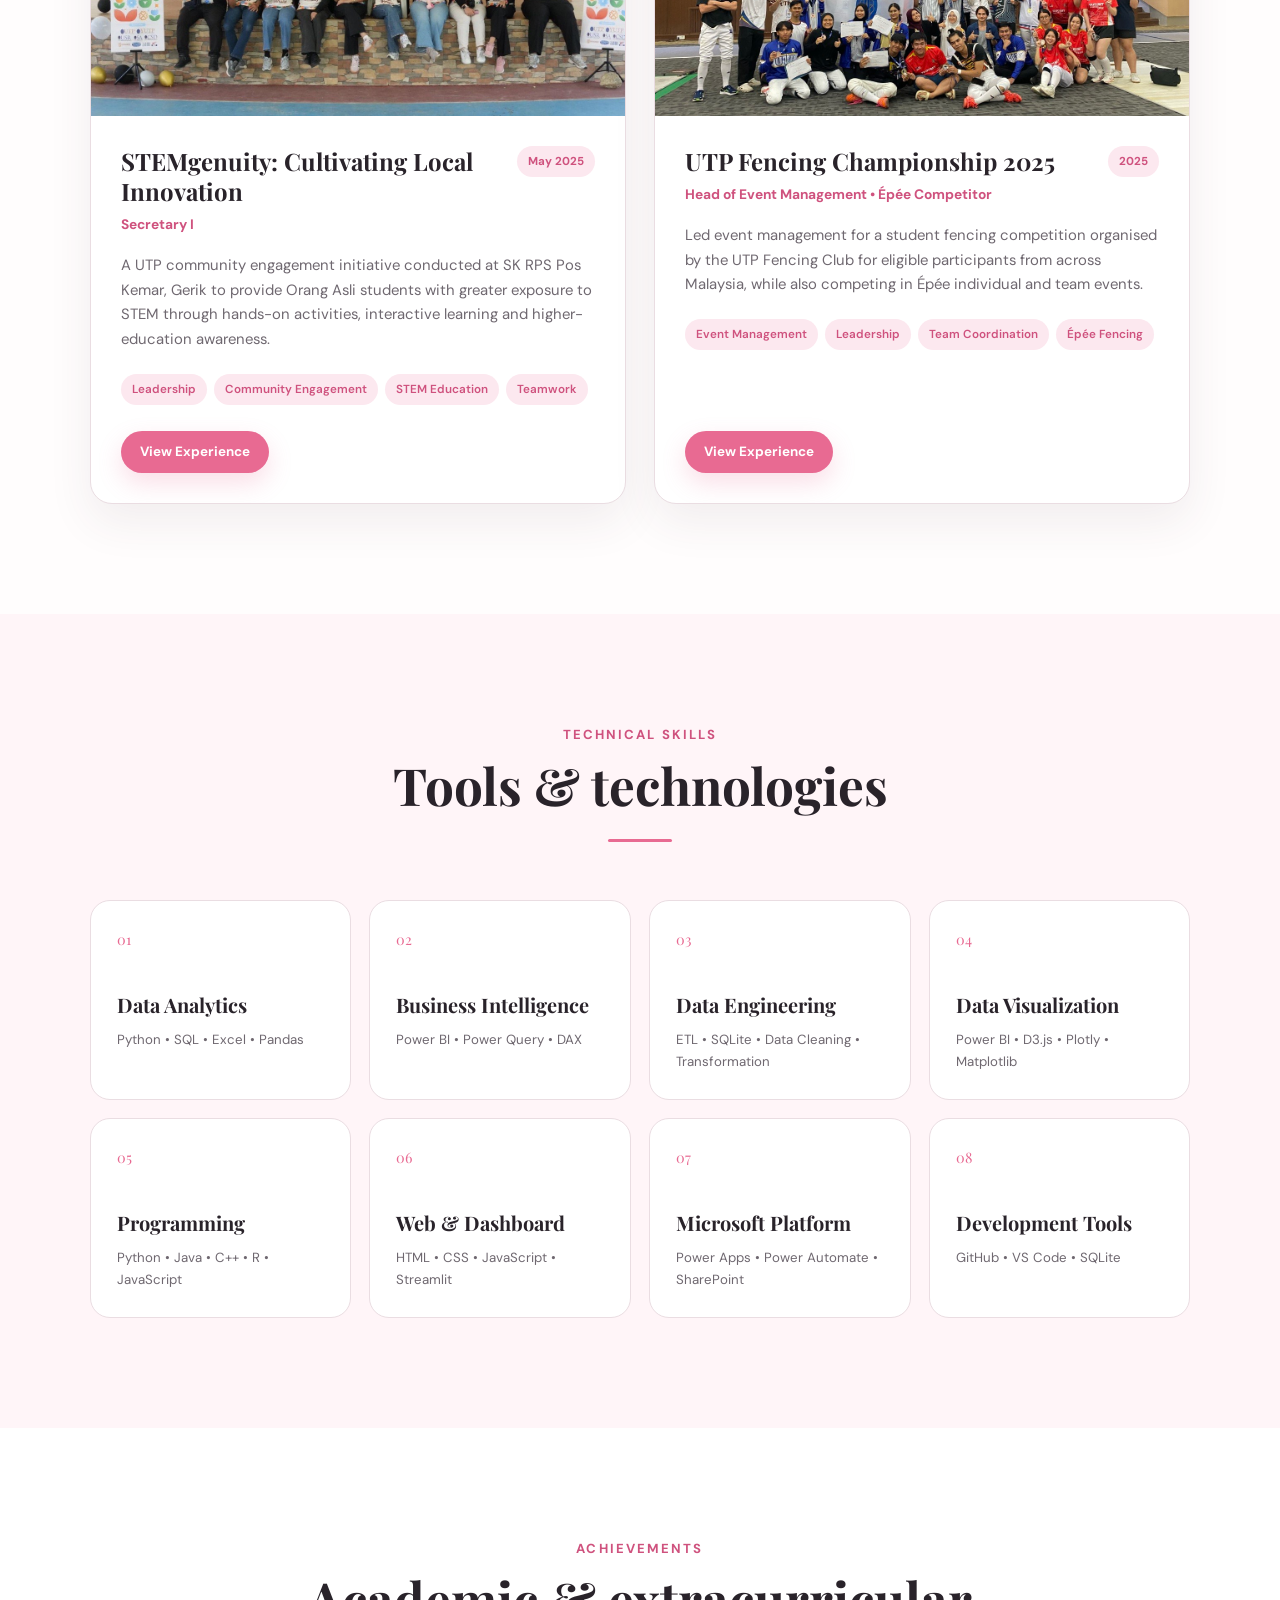
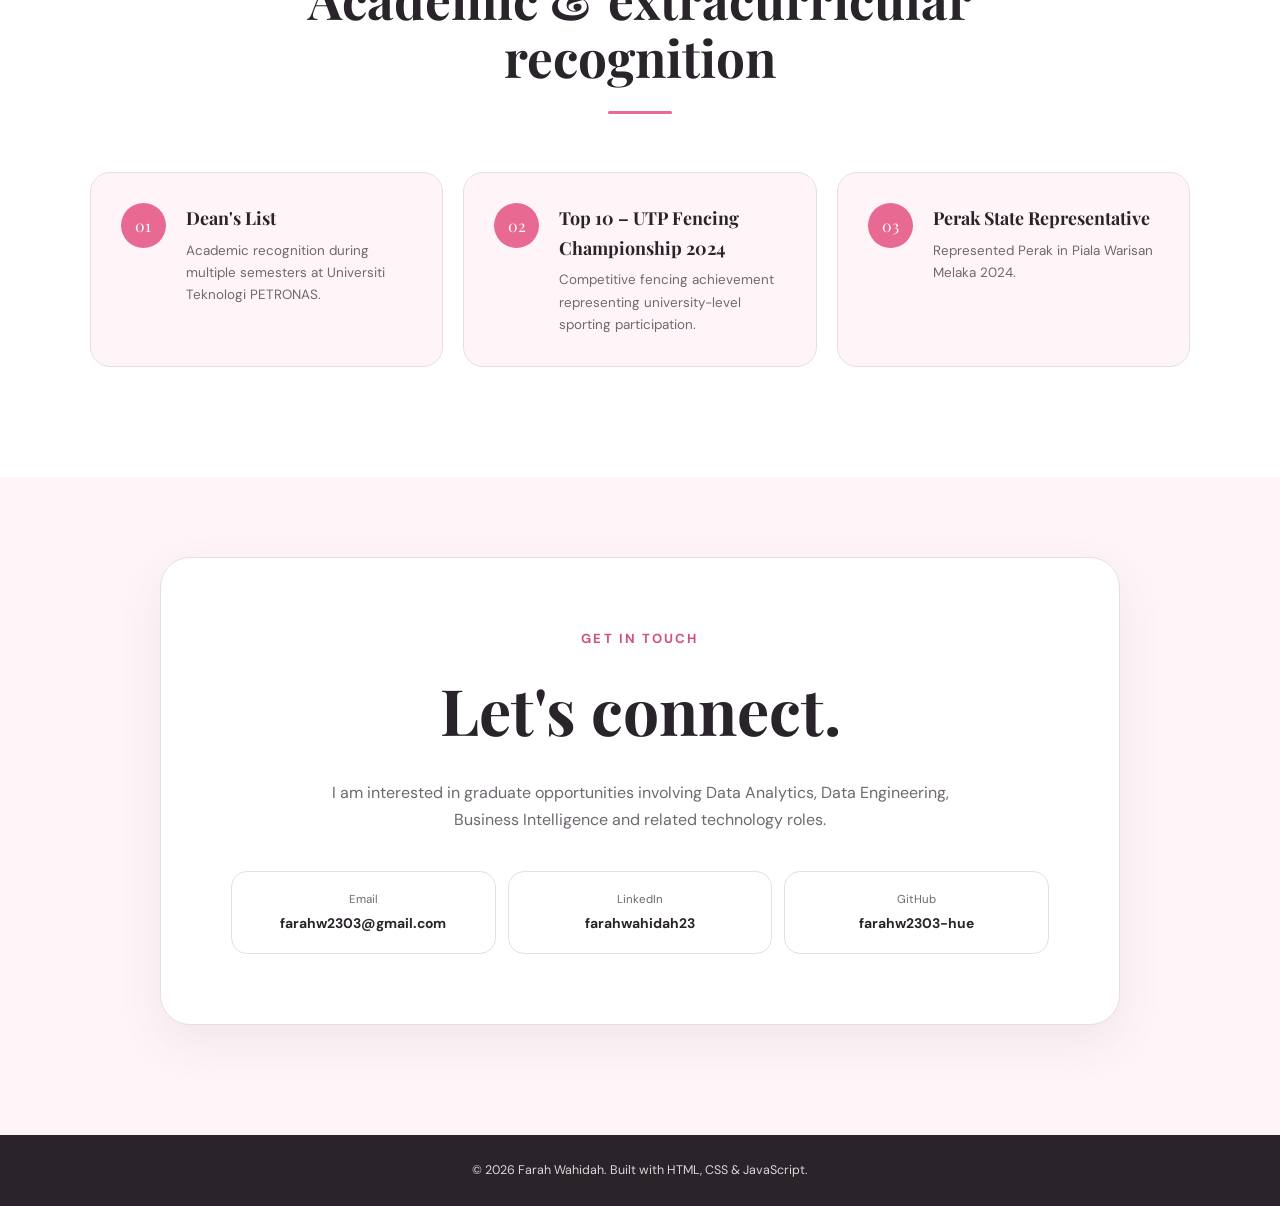
==== commit 88eb2a5d: "Update portfolio with academic projects and leadership activities" ====
--- a/index.html
+++ b/index.html
@@ -3,19 +3,33 @@
 
 <head>
     <meta charset="UTF-8">
-    <meta name="viewport" content="width=device-width, initial-scale=1.0">
-
-    <title>Farah Wahidah | Portfolio</title>
+
+    <meta
+        name="viewport"
+        content="width=device-width, initial-scale=1.0"
+    >
+
+    <meta
+        name="description"
+        content="Portfolio of Farah Wahidah, a final-year Information Technology student majoring in Big Data Analytics with experience in data analytics, data engineering, business intelligence and digital solutions."
+    >
+
+    <title>
+        Farah Wahidah | Data Analytics Portfolio
+    </title>
 
     <link rel="stylesheet" href="style.css">
 </head>
 
+
 <body>
 
-    <!-- =========================
+
+    <!-- =====================================================
          NAVIGATION
-    ========================== -->
-    <header>
+    ====================================================== -->
+
+    <header class="site-header">
 
         <nav class="navbar">
 
@@ -23,19 +37,47 @@
                 Farah Wahidah
             </a>
 
-            <ul class="nav-links">
-
-                <li><a href="#home">Home</a></li>
-
-                <li><a href="#about">About</a></li>
-
-                <li><a href="#experience">Experience</a></li>
-
-                <li><a href="#projects">Projects</a></li>
-
-                <li><a href="#skills">Skills</a></li>
-
-                <li><a href="#contact">Contact</a></li>
+
+            <button
+                class="mobile-menu-btn"
+                id="mobileMenuBtn"
+                aria-label="Open navigation menu"
+            >
+                <span></span>
+                <span></span>
+                <span></span>
+            </button>
+
+
+            <ul class="nav-links" id="navLinks">
+
+                <li>
+                    <a href="#home">Home</a>
+                </li>
+
+                <li>
+                    <a href="#about">About</a>
+                </li>
+
+                <li>
+                    <a href="#experience">Experience</a>
+                </li>
+
+                <li>
+                    <a href="#projects">Projects</a>
+                </li>
+
+                <li>
+                    <a href="#activities">Activities</a>
+                </li>
+
+                <li>
+                    <a href="#skills">Skills</a>
+                </li>
+
+                <li>
+                    <a href="#contact">Contact</a>
+                </li>
 
             </ul>
 
@@ -44,1011 +86,1745 @@
     </header>
 
 
-    <!-- =========================
-         HOME
-    ========================== -->
-    <section id="home" class="home-section">
-
-        <div class="home-content">
-
-            <p class="intro-text">
-                Hello, I'm
-            </p>
-
-            <h1>
-                Farah Wahidah
-            </h1>
-
-            <h2>
-                Big Data Analytics • Data Analytics
-            </h2>
-
-            <p class="home-description">
-
-                Final-year Information Technology student majoring in
-                Big Data Analytics with a minor in Financial Management,
-                graduating in December 2026.
-
-                Skilled in Data Analytics, Data Visualization and Machine
-                Learning, with a strong foundation in applying data-driven
-                techniques to identify patterns, generate insights and
-                support decision-making.
-
-                Seeking graduate opportunities in Data Analytics,
-                Data Engineering, Business Intelligence and related fields,
-                with availability to commence full-time employment
-                by 18 January 2027.
-
-            </p>
-
-            <div class="home-buttons">
-
-                <a
-                    href="#projects"
-                    class="btn primary-btn"
-                >
-                    View My Work
-                </a>
-
-            </div>
-
-        </div>
-
-
-        <div class="home-image">
-
-            <img
-                src="images/home-photo.jpg"
-                alt="Farah Wahidah"
-            >
-
-        </div>
-
-    </section>
-
-
-    <!-- =========================
-         ABOUT
-    ========================== -->
-    <section id="about" class="about-section">
-
-        <div class="section-heading">
-
-            <p class="section-label">
-                GET TO KNOW ME
-            </p>
-
-            <h2>
-                About Me
-            </h2>
-
-            <div class="heading-line"></div>
-
-        </div>
-
-
-        <div class="about-container">
-
-            <!-- ABOUT PHOTO -->
-            <div class="about-image">
-
-                <img
-                    src="images/about-photo.jpg"
-                    alt="Farah Wahidah"
-                >
-
-            </div>
-
-
-            <!-- ABOUT CONTENT -->
-            <div class="about-content">
-
-                <h3>
-                    Turning data into meaningful stories and smarter decisions.
-                </h3>
-
-                <p>
-
-                    I am a soon-to-be Bachelor of Information Technology
-                    (Hons) graduate from Universiti Teknologi PETRONAS,
+
+    <main>
+
+
+        <!-- =====================================================
+             HOME
+        ====================================================== -->
+
+        <section class="hero-section" id="home">
+
+
+            <div class="hero-content reveal">
+
+                <p class="eyebrow">
+                    BIG DATA ANALYTICS • DATA ANALYTICS • DATA ENGINEERING
+                </p>
+
+
+                <h1 class="hero-name">
+
+                    <span class="hero-intro">
+                        Hi, I'm
+                    </span>
+
+                    <span class="hero-name-highlight">
+                        Farah Wahidah.
+                    </span>
+
+                </h1>
+
+
+                <h2>
+                    Turning data into meaningful insights
+                    and practical digital solutions.
+                </h2>
+
+
+                <p class="hero-description">
+
+                    Final-year Bachelor of Information Technology (Hons)
+                    student at Universiti Teknologi PETRONAS,
                     majoring in
                     <strong>Big Data Analytics</strong>
                     with a minor in
-                    <strong>Financial Management</strong>,
-                    graduating in December 2026.
+                    <strong>Financial Management</strong>.
 
                 </p>
 
-                <p>
-
-                    I am particularly interested in analysing data,
-                    identifying patterns, building interactive visualizations
-                    and applying machine learning to solve practical problems.
-
-                    I enjoy turning raw data into clear and meaningful insights
-                    that can support better decision-making.
-
-                    I am currently seeking graduate opportunities in
-                    Data Analytics, Business Intelligence, Data Engineering
-                    and related fields where I can apply and further develop
-                    these skills.
+
+                <p class="hero-description">
+
+                    Former PETRONAS intern under
+                    <strong>
+                        Group Project Delivery,
+                        Project, Technology & HSSE
+                        (GPD, PT & HSSE)
+                    </strong>,
+                    with hands-on exposure to data analytics,
+                    workflow automation, dashboard development
+                    and process improvement.
 
                 </p>
 
 
-                <!-- QUICK INFO -->
-                <div class="about-info">
-
-                    <div class="info-card">
-
-                        <span class="info-title">
-                            Major
+                <div class="hero-buttons">
+
+                    <a
+                        href="#projects"
+                        class="btn primary-btn"
+                    >
+                        Explore My Work
+                    </a>
+
+
+                    <a
+                        href="https://www.linkedin.com/in/farahwahidah23/"
+                        target="_blank"
+                        rel="noopener noreferrer"
+                        class="btn secondary-btn"
+                    >
+                        LinkedIn
+                    </a>
+
+
+                    <a
+                        href="https://github.com/farahw2303-hue"
+                        target="_blank"
+                        rel="noopener noreferrer"
+                        class="btn secondary-btn"
+                    >
+                        GitHub
+                    </a>
+
+                </div>
+
+
+                <div class="availability">
+
+                    <span class="availability-dot"></span>
+
+                    Expected graduation:
+                    <strong>December 2026</strong>
+
+                </div>
+
+            </div>
+
+
+
+            <div class="hero-image reveal">
+
+                <div class="hero-image-frame">
+
+                    <img
+                        src="images/home-photo.jpg"
+                        alt="Farah Wahidah"
+                    >
+
+                </div>
+
+
+                <div class="hero-floating-card">
+
+                    <strong>
+                        Data + Technology
+                    </strong>
+
+                    <span>
+                        Analytics • Engineering • BI
+                    </span>
+
+                </div>
+
+            </div>
+
+        </section>
+
+
+
+        <!-- =====================================================
+             ABOUT
+        ====================================================== -->
+
+        <section
+            class="section about-section"
+            id="about"
+        >
+
+
+            <div class="section-heading reveal">
+
+                <p class="section-label">
+                    ABOUT ME
+                </p>
+
+                <h2>
+                    Combining analytics,
+                    technology and business thinking.
+                </h2>
+
+                <div class="heading-line"></div>
+
+            </div>
+
+
+
+            <div class="about-layout">
+
+
+                <div class="about-image reveal">
+
+                    <img
+                        src="images/about-photo.jpg"
+                        alt="Farah Wahidah"
+                    >
+
+                </div>
+
+
+
+                <div class="about-content reveal">
+
+
+                    <p>
+
+                        I am a final-year Bachelor of Information Technology
+                        (Hons) student at Universiti Teknologi PETRONAS,
+                        majoring in
+                        <strong>Big Data Analytics</strong>
+                        with a minor in
+                        <strong>Financial Management</strong>.
+
+                    </p>
+
+
+                    <p>
+
+                        My interests are centred on
+                        <strong>
+                            Data Analytics,
+                            Data Engineering,
+                            Business Intelligence
+                            and data-driven digital solutions.
+                        </strong>
+
+                        I enjoy transforming raw data into structured
+                        information and developing practical solutions
+                        that support better decision-making.
+
+                    </p>
+
+
+                    <p>
+
+                        My academic and personal projects have allowed me
+                        to work with Power BI, Python, SQL, Pandas,
+                        SQLite, D3.js, machine learning and
+                        web technologies.
+
+                    </p>
+
+
+                    <p>
+
+                        Beyond technical work, I am actively involved
+                        in community engagement, university event
+                        management and competitive fencing,
+                        experiences that have strengthened my
+                        leadership, teamwork and adaptability.
+
+                    </p>
+
+
+
+                    <div class="about-highlights">
+
+
+                        <div>
+
+                            <strong>
+                                Big Data
+                            </strong>
+
+                            <span>
+                                Analytics Major
+                            </span>
+
+                        </div>
+
+
+                        <div>
+
+                            <strong>
+                                PETRONAS
+                            </strong>
+
+                            <span>
+                                Industry Experience
+                            </span>
+
+                        </div>
+
+
+                        <div>
+
+                            <strong>
+                                6
+                            </strong>
+
+                            <span>
+                                Showcased Projects
+                            </span>
+
+                        </div>
+
+                    </div>
+
+                </div>
+
+            </div>
+
+        </section>
+
+
+
+        <!-- =====================================================
+             EXPERIENCE
+        ====================================================== -->
+
+        <section
+            class="section soft-section"
+            id="experience"
+        >
+
+
+            <div class="section-heading reveal">
+
+                <p class="section-label">
+                    EXPERIENCE
+                </p>
+
+                <h2>
+                    Industry experience
+                </h2>
+
+                <div class="heading-line"></div>
+
+            </div>
+
+
+
+            <div class="experience-layout">
+
+
+                <div class="experience-photo reveal">
+
+                    <img
+                        src="images/petronas-experience.jpg"
+                        alt="PETRONAS Internship Experience"
+                    >
+
+
+                    <div class="photo-caption">
+
+                        <strong>
+                            PETRONAS
+                        </strong>
+
+                        <span>
+                            Internship Experience • Kuala Lumpur
                         </span>
 
-                        <span class="info-value">
-                            Big Data Analytics
+                    </div>
+
+                </div>
+
+
+
+                <article class="experience-card reveal">
+
+
+                    <div class="experience-card-top">
+
+
+                        <div>
+
+                            <p class="experience-company">
+                                PETRONAS
+                            </p>
+
+                            <h3>
+                                Cost Control Intern
+                            </h3>
+
+                            <p class="experience-department">
+
+                                Group Project Delivery,
+                                Project, Technology & HSSE
+                                (GPD, PT & HSSE)
+
+                            </p>
+
+                        </div>
+
+
+                        <span class="experience-date">
+                            Sep 2025 – Apr 2026
                         </span>
 
                     </div>
 
 
-                    <div class="info-card">
-
-                        <span class="info-title">
-                            Minor
+
+                    <p class="experience-location">
+                        Kuala Lumpur, Malaysia
+                    </p>
+
+
+
+                    <ul class="experience-list">
+
+
+                        <li>
+
+                            Developed an
+                            <strong>
+                                Internal Change Request system
+                            </strong>
+                            using Power Apps and SharePoint
+                            to improve request tracking
+                            and reduce manual approval processes.
+
+                        </li>
+
+
+                        <li>
+
+                            Automated validation and approval
+                            workflows using
+                            <strong>Power Automate</strong>,
+                            including notifications,
+                            reminders and escalation rules.
+
+                        </li>
+
+
+                        <li>
+
+                            Built a
+                            <strong>
+                                Power BI monitoring dashboard
+                            </strong>
+                            to track request volume,
+                            processing time,
+                            approval rates
+                            and auto-rejections.
+
+                        </li>
+
+
+                        <li>
+
+                            Gained practical exposure to
+                            digital workflow improvement,
+                            data visualization
+                            and business process automation.
+
+                        </li>
+
+                    </ul>
+
+
+
+                    <div class="experience-tags">
+
+                        <span>Power BI</span>
+
+                        <span>Power Apps</span>
+
+                        <span>Power Automate</span>
+
+                        <span>SharePoint</span>
+
+                        <span>Workflow Automation</span>
+
+                    </div>
+
+                </article>
+
+            </div>
+
+        </section>
+
+
+
+        <!-- =====================================================
+             FEATURED PROJECTS
+        ====================================================== -->
+
+        <section
+            class="section"
+            id="projects"
+        >
+
+
+            <div class="section-heading reveal">
+
+                <p class="section-label">
+                    FEATURED PROJECTS
+                </p>
+
+                <h2>
+                    Selected technical work
+                </h2>
+
+                <p class="section-description">
+
+                    Projects covering business intelligence,
+                    data engineering,
+                    interactive visualization
+                    and machine learning.
+
+                </p>
+
+                <div class="heading-line"></div>
+
+            </div>
+
+
+
+            <div class="projects-grid">
+
+
+                <!-- =================================================
+                     POWER BI
+                ================================================== -->
+
+                <article class="project-card reveal">
+
+
+                    <div class="project-image">
+
+                        <img
+                            src="images/projects/powerbi-dashboard.png"
+                            alt="Student Performance Analytics Dashboard"
+                        >
+
+                        <span class="project-category">
+                            Business Intelligence
                         </span>
 
-                        <span class="info-value">
-                            Financial Management
+                    </div>
+
+
+
+                    <div class="project-card-content">
+
+
+                        <div class="project-card-heading">
+
+                            <h3>
+                                Student Performance
+                                Analytics Dashboard
+                            </h3>
+
+                            <span class="status-badge">
+                                Completed
+                            </span>
+
+                        </div>
+
+
+                        <p>
+
+                            Developed a six-page Power BI dashboard
+                            to analyse 6,607 student records across
+                            academic performance, attendance,
+                            study hours, motivation
+                            and support needs.
+
+                        </p>
+
+
+
+                        <div class="project-tech">
+
+                            <span>Power BI</span>
+                            <span>Power Query</span>
+                            <span>DAX</span>
+                            <span>Data Analytics</span>
+
+                        </div>
+
+
+
+                        <div class="project-buttons">
+
+
+                            <a
+                                href="projects/powerbi.html"
+                                class="btn small-btn primary-btn"
+                            >
+                                View Project
+                            </a>
+
+
+                            <a
+                                href="https://github.com/farahw2303-hue/DV-Power-BI-Dashboard"
+                                target="_blank"
+                                rel="noopener noreferrer"
+                                class="btn small-btn secondary-btn"
+                            >
+                                GitHub
+                            </a>
+
+                        </div>
+
+                    </div>
+
+                </article>
+
+
+
+                <!-- =================================================
+                     JOB MARKET ETL
+                ================================================== -->
+
+                <article class="project-card reveal">
+
+
+                    <div class="project-image">
+
+                        <img
+                            src="images/projects/job-market-etl.png"
+                            alt="Job Market Data ETL Pipeline"
+                        >
+
+                        <span class="project-category">
+                            Data Engineering
                         </span>
 
                     </div>
 
 
-                    <div class="info-card">
-
-                        <span class="info-title">
-                            University
-                        </span>
-
-                        <span class="info-value">
-                            UTP
-                        </span>
-
-                    </div>
-
-
-                    <div class="info-card">
-
-                        <span class="info-title">
-                            Based In
-                        </span>
-
-                        <span class="info-value">
-                            Kuala Lumpur
-                        </span>
-
-                    </div>
-
-                </div>
-
-            </div>
-
-        </div>
-
-    </section>
-
-
-    <!-- =========================
-         EXPERIENCE
-    ========================== -->
-    <section id="experience" class="experience-section">
-
-        <div class="section-heading">
-
-            <p class="section-label">
-                MY JOURNEY
-            </p>
-
-            <h2>
-                Experience
-            </h2>
-
-            <div class="heading-line"></div>
-
-        </div>
-
-
-        <div class="experience-showcase">
-
-            <!-- EXPERIENCE PHOTO -->
-            <div class="experience-photo">
-
-                <img
-                    src="images/petronas-experience.jpg"
-                    alt="PETRONAS Internship Experience"
-                >
-
-                <div class="experience-photo-caption">
-
-                    <span>
-                        PETRONAS
-                    </span>
-
-                    <p>
-                        Internship Experience • Kuala Lumpur
-                    </p>
-
-                </div>
-
-            </div>
-
-
-            <!-- EXPERIENCE DETAILS -->
-            <div class="experience-card">
-
-                <div class="experience-top">
-
-                    <div>
-
-                        <p class="experience-date">
-                            September 2025 – April 2026
+
+                    <div class="project-card-content">
+
+
+                        <div class="project-card-heading">
+
+                            <h3>
+                                Job Market Data
+                                ETL Pipeline
+                            </h3>
+
+                            <span class="status-badge">
+                                Completed
+                            </span>
+
+                        </div>
+
+
+                        <p>
+
+                            Built an end-to-end Python ETL pipeline
+                            to process 19,649 real-world
+                            job-posting records and load
+                            19,521 cleaned records into SQLite
+                            for SQL analysis.
+
                         </p>
 
-                        <h3>
-                            Cost Control Intern
-                        </h3>
-
-                        <h4>
-                            PETRONAS
-                        </h4>
-
-                        <p class="experience-department">
-
-                            Group Project Delivery, Project,
-                            Technology & HSSE
-                            (GPD, PT&HSSE) • Kuala Lumpur
-
-                        </p>
-
-                    </div>
-
-
-                    <div class="experience-badge">
-                        7-Month Internship
-                    </div>
-
-                </div>
-
-
-                <div class="experience-divider"></div>
-
-
-                <ul class="experience-list">
-
-                    <li>
-
-                        Developed an
-                        <strong>Internal Change Request system</strong>
-                        to improve tracking and reduce manual approval
-                        processes using Power Apps and SharePoint.
-
-                    </li>
-
-
-                    <li>
-
-                        Automated validation and approval workflows to
-                        reduce manual follow-ups using
-                        <strong>Power Automate</strong>
-                        notifications, reminders and escalation rules.
-
-                    </li>
-
-
-                    <li>
-
-                        Built a
-                        <strong>Power BI dashboard</strong>
-                        to support workflow monitoring and decision-making
-                        through request, processing-time and approval
-                        performance analysis.
-
-                    </li>
-
-                </ul>
-
-
-                <div class="experience-tools">
-
-                    <span>Power Apps</span>
-
-                    <span>Power Automate</span>
-
-                    <span>Power BI</span>
-
-                    <span>SharePoint</span>
-
-                </div>
-
-            </div>
-
-        </div>
-
-    </section>
-
-
-    <!-- =========================
-         PROJECTS
-    ========================== -->
-    <section id="projects" class="projects-section">
-
-        <div class="section-heading">
-
-            <p class="section-label">
-                WHAT I'VE BUILT
-            </p>
-
-            <h2>
-                Featured Projects
-            </h2>
-
-            <div class="heading-line"></div>
-
-            <p class="section-description">
-
-                A selection of projects showcasing my experience in
-                data analytics, data visualization, machine learning,
-                web technologies and data engineering.
-
-            </p>
-
-        </div>
-
-
-        <div class="projects-grid">
-
-
-            <!-- =========================
-                 PROJECT 1
-                 POWER BI
-            ========================== -->
-            <article class="project-card">
-
-                <div class="project-image">
-
-                    <img
-                        src="images/projects/powerbi-dashboard.png"
-                        alt="Student Performance Analytics Dashboard"
-                    >
-
-                </div>
-
-
-                <div class="project-content">
-
-                    <div class="project-top">
+
+
+                        <div class="project-tech">
+
+                            <span>Python</span>
+                            <span>Pandas</span>
+                            <span>SQL</span>
+                            <span>SQLite</span>
+                            <span>ETL</span>
+
+                        </div>
+
+
+
+                        <div class="project-buttons">
+
+
+                            <a
+                                href="projects/job-etl.html"
+                                class="btn small-btn primary-btn"
+                            >
+                                View Project
+                            </a>
+
+
+                            <a
+                                href="https://github.com/farahw2303-hue/job-market-etl-pipeline"
+                                target="_blank"
+                                rel="noopener noreferrer"
+                                class="btn small-btn secondary-btn"
+                            >
+                                GitHub
+                            </a>
+
+                        </div>
+
+                    </div>
+
+                </article>
+
+
+
+                <!-- =================================================
+                     RETAIL DASHBOARD
+                ================================================== -->
+
+                <article class="project-card reveal">
+
+
+                    <div class="project-image">
+
+                        <img
+                            src="images/projects/retail-dashboard.png"
+                            alt="Interactive Retail Sales and Profit Performance Dashboard"
+                        >
 
                         <span class="project-category">
                             Data Visualization
                         </span>
 
-                        <span class="project-status completed">
-                            Completed
-                        </span>
-
-                    </div>
-
-
-                    <h3>
-                        Student Performance Analytics Dashboard
-                    </h3>
-
-
-                    <p>
-
-                        Developed a six-page Power BI dashboard to analyse
-                        6,607 student records across academic performance,
-                        attendance, study habits, motivation and academic
-                        support needs.
-
-                    </p>
-
-
-                    <div class="project-tech">
-
-                        <span>Power BI</span>
-
-                        <span>Power Query</span>
-
-                        <span>DAX</span>
-
-                    </div>
-
-
-                    <div class="project-buttons">
-
-                        <!-- CASE STUDY -->
-                        <a
-                            href="projects/powerbi.html"
-                            class="project-btn primary-project-btn"
+                    </div>
+
+
+
+                    <div class="project-card-content">
+
+
+                        <div class="project-card-heading">
+
+                            <h3>
+                                Interactive Retail Sales
+                                & Profit Performance Dashboard
+                            </h3>
+
+                            <span class="status-badge">
+                                Completed
+                            </span>
+
+                        </div>
+
+
+                        <p>
+
+                            Developed an interactive web-based
+                            analytics dashboard to explore sales,
+                            profit, product performance
+                            and business KPIs using
+                            dynamic D3.js visualizations.
+
+                        </p>
+
+
+
+                        <div class="project-tech">
+
+                            <span>D3.js</span>
+                            <span>JavaScript</span>
+                            <span>HTML</span>
+                            <span>CSS</span>
+
+                        </div>
+
+
+
+                        <div class="project-buttons">
+
+
+                            <a
+                                href="projects/retail.html"
+                                class="btn small-btn primary-btn"
+                            >
+                                View Project
+                            </a>
+
+
+                            <a
+                                href="https://farahw2303-hue.github.io/Interactive-Retail-Sales-and-Profit-Performance-Dashboard/"
+                                target="_blank"
+                                rel="noopener noreferrer"
+                                class="btn small-btn secondary-btn"
+                            >
+                                Live Demo
+                            </a>
+
+
+                            <a
+                                href="https://github.com/farahw2303-hue/Interactive-Retail-Sales-and-Profit-Performance-Dashboard"
+                                target="_blank"
+                                rel="noopener noreferrer"
+                                class="btn small-btn secondary-btn"
+                            >
+                                GitHub
+                            </a>
+
+                        </div>
+
+                    </div>
+
+                </article>
+
+
+
+                <!-- =================================================
+                     PHISHING FYP
+                ================================================== -->
+
+                <article class="project-card reveal">
+
+
+                    <div class="project-image">
+
+                        <img
+                            src="images/projects/phishing-system.png"
+                            alt="Phishing Email Detection System"
                         >
-                            View Project
-                        </a>
-
-
-                        <!-- GITHUB -->
-                        <a
-                            href="https://github.com/farahw2303-hue/DV-Power-BI-Dashboard"
-                            target="_blank"
-                            rel="noopener noreferrer"
-                            class="project-btn outline-project-btn"
-                        >
-                            GitHub
-                        </a>
-
-                    </div>
-
-                </div>
-
-            </article>
-
-
-            <!-- =========================
-                 PROJECT 2
-                 RETAIL DASHBOARD
-            ========================== -->
-            <article class="project-card">
-
-                <div class="project-image">
-
-                    <img
-                        src="images/projects/retail-dashboard.png"
-                        alt="Interactive Retail Sales and Profit Performance Dashboard"
-                    >
-
-                </div>
-
-
-                <div class="project-content">
-
-                    <div class="project-top">
-
-                        <span class="project-category">
-                            Interactive Analytics
-                        </span>
-
-                        <span class="project-status completed">
-                            Completed
-                        </span>
-
-                    </div>
-
-
-                    <h3>
-                        Interactive Retail Sales & Profit Performance Dashboard
-                    </h3>
-
-
-                    <p>
-
-                        Built an interactive retail analytics dashboard
-                        to explore sales, profit and product performance
-                        through dynamic visualizations and business KPIs.
-
-                    </p>
-
-
-                    <div class="project-tech">
-
-                        <span>HTML</span>
-
-                        <span>CSS</span>
-
-                        <span>JavaScript</span>
-
-                        <span>D3.js</span>
-
-                    </div>
-
-
-                    <div class="project-buttons">
-
-                        <!-- CASE STUDY -->
-                        <a
-                            href="projects/retail.html"
-                            class="project-btn primary-project-btn"
-                        >
-                            View Project
-                        </a>
-
-
-                        <!-- LIVE DEMO -->
-                        <a
-                            href="https://farahw2303-hue.github.io/Interactive-Retail-Sales-and-Profit-Performance-Dashboard/"
-                            target="_blank"
-                            rel="noopener noreferrer"
-                            class="project-btn outline-project-btn"
-                        >
-                            Live Demo
-                        </a>
-
-
-                        <!-- GITHUB -->
-                        <a
-                            href="https://github.com/farahw2303-hue/Interactive-Retail-Sales-and-Profit-Performance-Dashboard"
-                            target="_blank"
-                            rel="noopener noreferrer"
-                            class="project-btn outline-project-btn"
-                        >
-                            GitHub
-                        </a>
-
-                    </div>
-
-                </div>
-
-            </article>
-
-
-            <!-- =========================
-                 PROJECT 3
-                 PHISHING FYP
-            ========================== -->
-            <article class="project-card">
-
-                <div class="project-image">
-
-                    <img
-                        src="images/projects/phishing-system.png"
-                        alt="Phishing Email Detection System"
-                    >
-
-                </div>
-
-
-                <div class="project-content">
-
-                    <div class="project-top">
 
                         <span class="project-category">
                             Machine Learning
                         </span>
 
-                        <span class="project-status progress">
-                            In Progress
+                    </div>
+
+
+
+                    <div class="project-card-content">
+
+
+                        <div class="project-card-heading">
+
+                            <h3>
+                                Phishing Email
+                                Detection System
+                            </h3>
+
+                            <span
+                                class="status-badge progress-badge"
+                            >
+                                In Progress
+                            </span>
+
+                        </div>
+
+
+                        <p>
+
+                            Developing a machine-learning solution
+                            to classify phishing and legitimate
+                            emails using preprocessing,
+                            feature preparation,
+                            classification
+                            and model evaluation.
+
+                        </p>
+
+
+
+                        <div class="project-tech">
+
+                            <span>Python</span>
+                            <span>Machine Learning</span>
+                            <span>Classification</span>
+
+                        </div>
+
+
+
+                        <div class="project-buttons">
+
+                            <a
+                                href="projects/phishing.html"
+                                class="btn small-btn primary-btn"
+                            >
+                                View Project
+                            </a>
+
+                        </div>
+
+                    </div>
+
+                </article>
+
+            </div>
+
+        </section>
+
+
+
+        <!-- =====================================================
+             ADDITIONAL ACADEMIC PROJECTS
+        ====================================================== -->
+
+        <section class="section soft-section">
+
+
+            <div class="section-heading reveal">
+
+                <p class="section-label">
+                    ADDITIONAL ACADEMIC PROJECTS
+                </p>
+
+                <h2>
+                    Beyond data analytics
+                </h2>
+
+                <p class="section-description">
+
+                    Selected university projects demonstrating
+                    product strategy, business planning,
+                    networking and technical analysis.
+
+                </p>
+
+                <div class="heading-line"></div>
+
+            </div>
+
+
+
+            <div class="academic-grid">
+
+
+                <!-- =================================================
+                     CARBONLITE
+                ================================================== -->
+
+                <article class="academic-card reveal">
+
+
+                    <div class="academic-number">
+                        01
+                    </div>
+
+
+
+                    <div class="academic-content">
+
+
+                        <p class="academic-type">
+                            Technopreneurship Project
+                        </p>
+
+
+                        <h3>
+                            CarbonLite –
+                            Gamified Sustainability Platform
+                        </h3>
+
+
+                        <p class="academic-role">
+                            Role: Chief Executive Officer
+                        </p>
+
+
+                        <p>
+
+                            Led the conceptual development
+                            and business direction of CarbonLite,
+                            a gamified sustainability platform
+                            designed to encourage university
+                            students to adopt measurable
+                            eco-friendly behaviours.
+
+                        </p>
+
+
+                        <p>
+
+                            The concept integrates sustainability
+                            challenges, QR and photo-based
+                            verification, carbon-impact tracking,
+                            rewards, leaderboards
+                            and institutional analytics.
+
+                        </p>
+
+
+
+                        <div class="project-tech">
+
+                            <span>Product Strategy</span>
+
+                            <span>Business Analysis</span>
+
+                            <span>Gamification</span>
+
+                            <span>Sustainability</span>
+
+                            <span>Leadership</span>
+
+                        </div>
+
+
+
+                        <div class="project-buttons">
+
+
+                            <a
+                                href="projects/carbonlite.html"
+                                class="btn small-btn primary-btn"
+                            >
+                                View Project
+                            </a>
+
+
+                            <a
+                                href="https://youtu.be/uiIcXxdDB4A"
+                                target="_blank"
+                                rel="noopener noreferrer"
+                                class="btn small-btn secondary-btn"
+                            >
+                                Watch Demo
+                            </a>
+
+                        </div>
+
+                    </div>
+
+                </article>
+
+
+
+                <!-- =================================================
+                     TCP/IP
+                ================================================== -->
+
+                <article class="academic-card reveal">
+
+
+                    <div class="academic-number">
+                        02
+                    </div>
+
+
+
+                    <div class="academic-content">
+
+
+                        <p class="academic-type">
+                            Data Communication & Network
+                        </p>
+
+
+                        <h3>
+                            TCP/IP Protocol
+                            & Network Traffic Analysis
+                        </h3>
+
+
+                        <p class="academic-role">
+                            Network Simulation & Wireshark Analysis
+                        </p>
+
+
+                        <p>
+
+                            Explored TCP/IP application-layer
+                            protocols through network simulation,
+                            configuration, connectivity testing
+                            and packet analysis.
+
+                        </p>
+
+
+                        <p>
+
+                            Configured and investigated HTTP,
+                            DNS, Telnet, SSH, FTP and TFTP
+                            environments and used Wireshark
+                            to examine protocol behaviour,
+                            packet exchanges
+                            and security differences.
+
+                        </p>
+
+
+
+                        <div class="project-tech">
+
+                            <span>Wireshark</span>
+
+                            <span>TCP/IP</span>
+
+                            <span>HTTP</span>
+
+                            <span>DNS</span>
+
+                            <span>SSH</span>
+
+                            <span>FTP</span>
+
+                        </div>
+
+
+
+                        <div class="project-buttons">
+
+
+                            <a
+                                href="projects/tcpip.html"
+                                class="btn small-btn primary-btn"
+                            >
+                                View Project
+                            </a>
+
+
+                            <a
+                                href="https://youtu.be/rhY1fLgDPtY"
+                                target="_blank"
+                                rel="noopener noreferrer"
+                                class="btn small-btn secondary-btn"
+                            >
+                                Watch Presentation
+                            </a>
+
+                        </div>
+
+                    </div>
+
+                </article>
+
+            </div>
+
+        </section>
+
+
+
+        <!-- =====================================================
+             LEADERSHIP & ACTIVITIES
+        ====================================================== -->
+
+        <section
+            class="section"
+            id="activities"
+        >
+
+
+            <div class="section-heading reveal">
+
+                <p class="section-label">
+                    LEADERSHIP & ACTIVITIES
+                </p>
+
+                <h2>
+                    Beyond the classroom
+                </h2>
+
+                <p class="section-description">
+
+                    Leadership, community engagement
+                    and competitive experiences
+                    that have strengthened my communication,
+                    teamwork, adaptability
+                    and event-management skills.
+
+                </p>
+
+                <div class="heading-line"></div>
+
+            </div>
+
+
+
+            <div class="activity-preview-grid">
+
+
+                <!-- =================================================
+                     STEMGENUITY
+                ================================================== -->
+
+                <article class="activity-preview-card reveal">
+
+
+                    <div class="activity-preview-image">
+
+                        <img
+                            src="images/activities/mpu4.jpg"
+                            alt="STEMgenuity Cultivating Local Innovation"
+                        >
+
+                        <span class="activity-preview-category">
+                            Community Engagement
                         </span>
 
                     </div>
 
 
+
+                    <div class="activity-preview-content">
+
+
+                        <div class="activity-preview-heading">
+
+
+                            <div>
+
+                                <h3>
+                                    STEMgenuity:
+                                    Cultivating Local Innovation
+                                </h3>
+
+                                <p class="activity-preview-role">
+                                    Secretary I
+                                </p>
+
+                            </div>
+
+
+                            <span class="activity-preview-date">
+                                May 2025
+                            </span>
+
+                        </div>
+
+
+
+                        <p>
+
+                            A UTP community engagement initiative
+                            conducted at SK RPS Pos Kemar,
+                            Gerik to provide Orang Asli students
+                            with greater exposure to STEM
+                            through hands-on activities,
+                            interactive learning
+                            and higher-education awareness.
+
+                        </p>
+
+
+
+                        <div class="project-tech">
+
+                            <span>Leadership</span>
+
+                            <span>Community Engagement</span>
+
+                            <span>STEM Education</span>
+
+                            <span>Teamwork</span>
+
+                        </div>
+
+
+
+                        <div class="project-buttons">
+
+                            <a
+                                href="activities/stemgenuity.html"
+                                class="btn small-btn primary-btn"
+                            >
+                                View Experience
+                            </a>
+
+                        </div>
+
+                    </div>
+
+                </article>
+
+
+
+                <!-- =================================================
+                     FENCING
+                ================================================== -->
+
+                <article class="activity-preview-card reveal">
+
+
+                    <div class="activity-preview-image">
+
+                        <img
+                            src="images/activities/utpfc2025.jpg"
+                            alt="UTP Fencing Championship 2025"
+                        >
+
+                        <span class="activity-preview-category">
+                            Sports Leadership
+                        </span>
+
+                    </div>
+
+
+
+                    <div class="activity-preview-content">
+
+
+                        <div class="activity-preview-heading">
+
+
+                            <div>
+
+                                <h3>
+                                    UTP Fencing Championship 2025
+                                </h3>
+
+                                <p class="activity-preview-role">
+
+                                    Head of Event Management
+                                    • Épée Competitor
+
+                                </p>
+
+                            </div>
+
+
+                            <span class="activity-preview-date">
+                                2025
+                            </span>
+
+                        </div>
+
+
+
+                        <p>
+
+                            Led event management for a student
+                            fencing competition organised by
+                            the UTP Fencing Club for eligible
+                            participants from across Malaysia,
+                            while also competing in
+                            Épée individual and team events.
+
+                        </p>
+
+
+
+                        <div class="project-tech">
+
+                            <span>Event Management</span>
+
+                            <span>Leadership</span>
+
+                            <span>Team Coordination</span>
+
+                            <span>Épée Fencing</span>
+
+                        </div>
+
+
+
+                        <div class="project-buttons">
+
+                            <a
+                                href="activities/fencing.html"
+                                class="btn small-btn primary-btn"
+                            >
+                                View Experience
+                            </a>
+
+                        </div>
+
+                    </div>
+
+                </article>
+
+            </div>
+
+        </section>
+
+
+
+        <!-- =====================================================
+             SKILLS
+        ====================================================== -->
+
+        <section
+            class="section soft-section"
+            id="skills"
+        >
+
+
+            <div class="section-heading reveal">
+
+                <p class="section-label">
+                    TECHNICAL SKILLS
+                </p>
+
+                <h2>
+                    Tools & technologies
+                </h2>
+
+                <div class="heading-line"></div>
+
+            </div>
+
+
+
+            <div class="skills-grid">
+
+
+                <article class="skill-card reveal">
+
+                    <span class="skill-number">
+                        01
+                    </span>
+
                     <h3>
-                        Final Year Project: Phishing Email Detection System
+                        Data Analytics
                     </h3>
 
-
                     <p>
-
-                        Developing a machine learning classification system
-                        to identify phishing and legitimate emails using
-                        extracted email characteristics and predictive
-                        modelling.
-
+                        Python • SQL • Excel • Pandas
                     </p>
 
-
-                    <div class="project-tech">
-
-                        <span>Python</span>
-
-                        <span>Machine Learning</span>
-
-                        <span>Classification</span>
-
-                    </div>
-
-
-                    <div class="project-buttons">
-
-                        <!-- CASE STUDY -->
-                        <a
-                            href="projects/phishing.html"
-                            class="project-btn primary-project-btn"
-                        >
-                            View Project
-                        </a>
-
-                    </div>
+                </article>
+
+
+
+                <article class="skill-card reveal">
+
+                    <span class="skill-number">
+                        02
+                    </span>
+
+                    <h3>
+                        Business Intelligence
+                    </h3>
+
+                    <p>
+                        Power BI • Power Query • DAX
+                    </p>
+
+                </article>
+
+
+
+                <article class="skill-card reveal">
+
+                    <span class="skill-number">
+                        03
+                    </span>
+
+                    <h3>
+                        Data Engineering
+                    </h3>
+
+                    <p>
+                        ETL • SQLite • Data Cleaning • Transformation
+                    </p>
+
+                </article>
+
+
+
+                <article class="skill-card reveal">
+
+                    <span class="skill-number">
+                        04
+                    </span>
+
+                    <h3>
+                        Data Visualization
+                    </h3>
+
+                    <p>
+                        Power BI • D3.js • Plotly • Matplotlib
+                    </p>
+
+                </article>
+
+
+
+                <article class="skill-card reveal">
+
+                    <span class="skill-number">
+                        05
+                    </span>
+
+                    <h3>
+                        Programming
+                    </h3>
+
+                    <p>
+                        Python • Java • C++ • R • JavaScript
+                    </p>
+
+                </article>
+
+
+
+                <article class="skill-card reveal">
+
+                    <span class="skill-number">
+                        06
+                    </span>
+
+                    <h3>
+                        Web & Dashboard
+                    </h3>
+
+                    <p>
+                        HTML • CSS • JavaScript • Streamlit
+                    </p>
+
+                </article>
+
+
+
+                <article class="skill-card reveal">
+
+                    <span class="skill-number">
+                        07
+                    </span>
+
+                    <h3>
+                        Microsoft Platform
+                    </h3>
+
+                    <p>
+                        Power Apps • Power Automate • SharePoint
+                    </p>
+
+                </article>
+
+
+
+                <article class="skill-card reveal">
+
+                    <span class="skill-number">
+                        08
+                    </span>
+
+                    <h3>
+                        Development Tools
+                    </h3>
+
+                    <p>
+                        GitHub • VS Code • SQLite
+                    </p>
+
+                </article>
+
+            </div>
+
+        </section>
+
+
+
+        <!-- =====================================================
+             ACHIEVEMENTS
+        ====================================================== -->
+
+        <section class="section achievements-section">
+
+
+            <div class="section-heading reveal">
+
+                <p class="section-label">
+                    ACHIEVEMENTS
+                </p>
+
+                <h2>
+                    Academic & extracurricular recognition
+                </h2>
+
+                <div class="heading-line"></div>
+
+            </div>
+
+
+
+            <div class="achievement-grid">
+
+
+                <article class="achievement-card reveal">
+
+                    <span class="achievement-icon">
+                        01
+                    </span>
+
+
+                    <div>
+
+                        <h3>
+                            Dean's List
+                        </h3>
+
+                        <p>
+
+                            Academic recognition during multiple
+                            semesters at Universiti Teknologi PETRONAS.
+
+                        </p>
+
+                    </div>
+
+                </article>
+
+
+
+                <article class="achievement-card reveal">
+
+                    <span class="achievement-icon">
+                        02
+                    </span>
+
+
+                    <div>
+
+                        <h3>
+                            Top 10 –
+                            UTP Fencing Championship 2024
+                        </h3>
+
+                        <p>
+
+                            Competitive fencing achievement
+                            representing university-level
+                            sporting participation.
+
+                        </p>
+
+                    </div>
+
+                </article>
+
+
+
+                <article class="achievement-card reveal">
+
+                    <span class="achievement-icon">
+                        03
+                    </span>
+
+
+                    <div>
+
+                        <h3>
+                            Perak State Representative
+                        </h3>
+
+                        <p>
+
+                            Represented Perak in
+                            Piala Warisan Melaka 2024.
+
+                        </p>
+
+                    </div>
+
+                </article>
+
+            </div>
+
+        </section>
+
+
+
+        <!-- =====================================================
+             CONTACT
+        ====================================================== -->
+
+        <section
+            class="contact-section"
+            id="contact"
+        >
+
+
+            <div class="contact-card reveal">
+
+
+                <p class="section-label">
+                    GET IN TOUCH
+                </p>
+
+
+                <h2>
+                    Let's connect.
+                </h2>
+
+
+                <p>
+
+                    I am interested in graduate opportunities
+                    involving Data Analytics,
+                    Data Engineering,
+                    Business Intelligence
+                    and related technology roles.
+
+                </p>
+
+
+
+                <div class="contact-links">
+
+
+                    <a
+                        href="mailto:farahw2303@gmail.com"
+                        class="contact-link"
+                    >
+
+                        <span>
+                            Email
+                        </span>
+
+                        <strong>
+                            farahw2303@gmail.com
+                        </strong>
+
+                    </a>
+
+
+
+                    <a
+                        href="https://www.linkedin.com/in/farahwahidah23/"
+                        target="_blank"
+                        rel="noopener noreferrer"
+                        class="contact-link"
+                    >
+
+                        <span>
+                            LinkedIn
+                        </span>
+
+                        <strong>
+                            farahwahidah23
+                        </strong>
+
+                    </a>
+
+
+
+                    <a
+                        href="https://github.com/farahw2303-hue"
+                        target="_blank"
+                        rel="noopener noreferrer"
+                        class="contact-link"
+                    >
+
+                        <span>
+                            GitHub
+                        </span>
+
+                        <strong>
+                            farahw2303-hue
+                        </strong>
+
+                    </a>
 
                 </div>
 
-            </article>
-
-
-            <!-- =========================
-                 PROJECT 4
-                 JOB MARKET ETL
-            ========================== -->
-            <article class="project-card">
-
-                <div class="project-image">
-
-                    <img
-                        src="images/projects/job-market-etl.png"
-                        alt="Job Market Data ETL Pipeline"
-                    >
-
-                </div>
-
-
-                <div class="project-content">
-
-                    <div class="project-top">
-
-                        <span class="project-category">
-                            Data Engineering
-                        </span>
-
-                        <span class="project-status completed">
-                            Completed
-                        </span>
-
-                    </div>
-
-
-                    <h3>
-                        Job Market Data ETL Pipeline
-                    </h3>
-
-
-                    <p>
-
-                        Built an end-to-end ETL pipeline to extract,
-                        clean, transform and validate 19,649 real-world
-                        job-posting records before loading 19,521 cleaned
-                        records into SQLite for SQL analysis.
-
-                    </p>
-
-
-                    <div class="project-tech">
-
-                        <span>Python</span>
-
-                        <span>Pandas</span>
-
-                        <span>SQL</span>
-
-                        <span>SQLite</span>
-
-                        <span>ETL</span>
-
-                    </div>
-
-
-                    <div class="project-buttons">
-
-                        <!-- CASE STUDY -->
-                        <a
-                            href="projects/job-etl.html"
-                            class="project-btn primary-project-btn"
-                        >
-                            View Project
-                        </a>
-
-
-                        <!-- GITHUB -->
-                        <a
-                            href="https://github.com/farahw2303-hue/job-market-etl-pipeline"
-                            target="_blank"
-                            rel="noopener noreferrer"
-                            class="project-btn outline-project-btn"
-                        >
-                            GitHub
-                        </a>
-
-                    </div>
-
-                </div>
-
-            </article>
-
-
-        </div>
-
-    </section>
-
-
-    <!-- =========================
-         SKILLS
-    ========================== -->
-    <section id="skills" class="skills-section">
-
-        <div class="section-heading">
-
-            <p class="section-label">
-                MY TOOLKIT
-            </p>
-
-            <h2>
-                Skills & Technologies
-            </h2>
-
-            <div class="heading-line"></div>
-
-            <p class="section-description">
-
-                Technologies and tools I have used across data analytics,
-                data engineering, visualization, programming and
-                dashboard development.
-
-            </p>
-
-        </div>
-
-
-        <div class="skills-grid">
-
-
-            <!-- DATA ANALYTICS -->
-            <div class="skill-card">
-
-                <h3>
-                    Data Analytics
-                </h3>
-
-                <div class="skill-tags">
-
-                    <span>Python</span>
-
-                    <span>SQL</span>
-
-                    <span>Excel</span>
-
-                    <span>Pandas</span>
-
-                </div>
-
             </div>
 
-
-            <!-- DATA VISUALIZATION -->
-            <div class="skill-card">
-
-                <h3>
-                    Data Visualization
-                </h3>
-
-                <div class="skill-tags">
-
-                    <span>Power BI</span>
-
-                    <span>D3.js</span>
-
-                    <span>Plotly</span>
-
-                </div>
-
-            </div>
-
-
-            <!-- DATA ENGINEERING -->
-            <div class="skill-card">
-
-                <h3>
-                    Data Engineering
-                </h3>
-
-                <div class="skill-tags">
-
-                    <span>ETL</span>
-
-                    <span>SQLite</span>
-
-                    <span>Data Cleaning</span>
-
-                    <span>Data Transformation</span>
-
-                </div>
-
-            </div>
-
-
-            <!-- DASHBOARD AND WEB -->
-            <div class="skill-card">
-
-                <h3>
-                    Dashboard & Web
-                </h3>
-
-                <div class="skill-tags">
-
-                    <span>Streamlit</span>
-
-                    <span>HTML</span>
-
-                    <span>CSS</span>
-
-                    <span>JavaScript</span>
-
-                </div>
-
-            </div>
-
-
-            <!-- PROGRAMMING -->
-            <div class="skill-card">
-
-                <h3>
-                    Programming
-                </h3>
-
-                <div class="skill-tags">
-
-                    <span>Python</span>
-
-                    <span>Java</span>
-
-                    <span>C++</span>
-
-                    <span>R</span>
-
-                </div>
-
-            </div>
-
-
-            <!-- TOOLS -->
-            <div class="skill-card">
-
-                <h3>
-                    Tools
-                </h3>
-
-                <div class="skill-tags">
-
-                    <span>GitHub</span>
-
-                    <span>VS Code</span>
-
-                </div>
-
-            </div>
-
-
-            <!-- MICROSOFT PLATFORM -->
-            <div class="skill-card">
-
-                <h3>
-                    Microsoft Platform
-                </h3>
-
-                <div class="skill-tags">
-
-                    <span>Power Apps</span>
-
-                    <span>Power Automate</span>
-
-                    <span>SharePoint</span>
-
-                    <span>Microsoft Word</span>
-
-                    <span>Excel</span>
-
-                </div>
-
-            </div>
-
-
-        </div>
-
-    </section>
-
-
-    <!-- =========================
-         CONTACT
-    ========================== -->
-    <section id="contact" class="contact-section">
-
-        <div class="section-heading">
-
-            <p class="section-label">
-                LET'S CONNECT
-            </p>
-
-            <h2>
-                Contact
-            </h2>
-
-            <div class="heading-line"></div>
-
-            <p class="section-description">
-
-                Feel free to connect with me for graduate opportunities,
-                collaborations or professional networking.
-
-            </p>
-
-        </div>
-
-
-        <div class="contact-links">
-
-
-            <!-- EMAIL -->
-            <a
-                href="mailto:farahw2303@gmail.com"
-                class="contact-card"
-            >
-
-                <span class="contact-label">
-                    Email
-                </span>
-
-                <span class="contact-value">
-                    farahw2303@gmail.com
-                </span>
-
-            </a>
-
-
-            <!-- LINKEDIN -->
-            <a
-                href="https://www.linkedin.com/in/farahwahidah23/"
-                target="_blank"
-                rel="noopener noreferrer"
-                class="contact-card"
-            >
-
-                <span class="contact-label">
-                    LinkedIn
-                </span>
-
-                <span class="contact-value">
-                    farahwahidah23
-                </span>
-
-            </a>
-
-
-            <!-- GITHUB -->
-            <a
-                href="https://github.com/farahw2303-hue"
-                target="_blank"
-                rel="noopener noreferrer"
-                class="contact-card"
-            >
-
-                <span class="contact-label">
-                    GitHub
-                </span>
-
-                <span class="contact-value">
-                    farahw2303-hue
-                </span>
-
-            </a>
-
-
-        </div>
-
-    </section>
-
-
-    <!-- =========================
+        </section>
+
+
+    </main>
+
+
+
+    <!-- =====================================================
          FOOTER
-    ========================== -->
+    ====================================================== -->
+
     <footer class="footer">
 
         <p>
-            © 2026 Farah Wahidah. Built with HTML, CSS & JavaScript.
+            © 2026 Farah Wahidah.
+            Built with HTML, CSS & JavaScript.
         </p>
 
     </footer>
 
 
+
     <script src="script.js"></script>
 
+
 </body>
 
 </html>
--- a/style.css
+++ b/style.css
@@ -1,17 +1,14 @@
-/* =========================================================
-   GOOGLE FONTS
-========================================================= */
-
-@import url("https://fonts.googleapis.com/css2?family=DM+Sans:wght@400;500;600;700&family=Playfair+Display:wght@600;700&display=swap");
-
-
-/* =========================================================
+@import url('https://fonts.googleapis.com/css2?family=DM+Sans:wght@400;500;600;700&family=Playfair+Display:wght@600;700&display=swap');
+
+
+/* =========================
    VARIABLES
-========================================================= */
+========================= */
 
 :root {
     --pink: #e86a92;
     --dark-pink: #cf527e;
+    --deep-pink: #b83f6b;
 
     --soft-pink: #fce8ef;
     --light-pink: #fff5f8;
@@ -19,28 +16,34 @@
 
     --dark: #29232a;
     --grey: #6f6870;
-    --light-grey: #9b939b;
+    --light-grey: #918a92;
 
     --white: #ffffff;
-
-    --border: #f0d7df;
+    --background: #fffdfd;
+
+    --border: #eadde2;
 
     --shadow:
-        0 18px 45px rgba(105, 63, 79, 0.10);
-
-    --strong-shadow:
-        0 25px 55px rgba(105, 63, 79, 0.15);
-}
-
-
-/* =========================================================
+        0 18px 45px rgba(78, 51, 62, 0.08);
+
+    --shadow-hover:
+        0 24px 55px rgba(78, 51, 62, 0.14);
+
+    --radius-lg: 30px;
+    --radius-md: 22px;
+    --radius-sm: 14px;
+
+    --max-width: 1180px;
+}
+
+
+/* =========================
    RESET
-========================================================= */
+========================= */
 
 * {
     margin: 0;
     padding: 0;
-
     box-sizing: border-box;
 }
 
@@ -52,112 +55,204 @@
 
 body {
     font-family: "DM Sans", sans-serif;
-
-    background: var(--white);
-
+    background: var(--background);
     color: var(--dark);
-
+    line-height: 1.65;
     overflow-x: hidden;
 }
 
 
 img {
+    display: block;
     max-width: 100%;
 }
 
 
 a {
     color: inherit;
-}
-
-
-section {
-    scroll-margin-top: 80px;
-}
-
-
-/* =========================================================
+    text-decoration: none;
+}
+
+
+button {
+    font: inherit;
+}
+
+
+/* =========================
+   GLOBAL
+========================= */
+
+.section {
+    padding: 110px 7%;
+}
+
+
+.soft-section {
+    background: var(--light-pink);
+}
+
+
+.section-heading {
+    max-width: 760px;
+    margin: 0 auto 58px;
+    text-align: center;
+}
+
+
+.section-label,
+.eyebrow {
+    color: var(--dark-pink);
+    font-size: 0.82rem;
+    font-weight: 700;
+    letter-spacing: 0.16em;
+    text-transform: uppercase;
+}
+
+
+.section-heading h2 {
+    margin-top: 10px;
+    font-family: "Playfair Display", serif;
+    font-size: clamp(2.1rem, 4vw, 3.3rem);
+    line-height: 1.15;
+}
+
+
+.section-description {
+    margin-top: 18px;
+    color: var(--grey);
+    font-size: 1rem;
+}
+
+
+.heading-line {
+    width: 64px;
+    height: 3px;
+    border-radius: 30px;
+    background: var(--pink);
+    margin: 24px auto 0;
+}
+
+
+.btn {
+    display: inline-flex;
+    align-items: center;
+    justify-content: center;
+
+    min-height: 48px;
+
+    padding: 12px 22px;
+
+    border-radius: 999px;
+
+    font-size: 0.92rem;
+    font-weight: 700;
+
+    border: 1px solid transparent;
+
+    transition:
+        transform 0.25s ease,
+        background 0.25s ease,
+        border-color 0.25s ease,
+        box-shadow 0.25s ease;
+}
+
+
+.btn:hover {
+    transform: translateY(-2px);
+}
+
+
+.primary-btn {
+    background: var(--pink);
+    color: var(--white);
+    box-shadow:
+        0 10px 24px rgba(232, 106, 146, 0.22);
+}
+
+
+.primary-btn:hover {
+    background: var(--dark-pink);
+}
+
+
+.secondary-btn {
+    border-color: var(--rose);
+    background: var(--white);
+    color: var(--dark);
+}
+
+
+.secondary-btn:hover {
+    border-color: var(--pink);
+    color: var(--dark-pink);
+}
+
+
+.small-btn {
+    min-height: 42px;
+    padding: 9px 18px;
+    font-size: 0.84rem;
+}
+
+
+/* =========================
    NAVIGATION
-========================================================= */
-
-header {
+========================= */
+
+.site-header {
     position: fixed;
-
     top: 0;
     left: 0;
-
     width: 100%;
-
-    z-index: 1000;
-
-    background: rgba(255, 255, 255, 0.88);
-
-    backdrop-filter: blur(16px);
-    -webkit-backdrop-filter: blur(16px);
-
-    border-bottom: 1px solid rgba(240, 215, 223, 0.7);
+    z-index: 999;
+
+    background:
+        rgba(255, 253, 253, 0.92);
+
+    backdrop-filter: blur(15px);
+
+    border-bottom:
+        1px solid rgba(234, 221, 226, 0.8);
 }
 
 
 .navbar {
-    max-width: 1400px;
+    width: min(var(--max-width), 88%);
+    min-height: 78px;
 
     margin: auto;
 
-    min-height: 76px;
-
-    padding: 0 8%;
-
     display: flex;
-
     align-items: center;
     justify-content: space-between;
-
-    gap: 30px;
 }
 
 
 .logo {
     font-family: "Playfair Display", serif;
-
-    font-size: 23px;
+    font-size: 1.28rem;
     font-weight: 700;
-
-    color: var(--dark);
-
-    text-decoration: none;
-
-    white-space: nowrap;
-}
-
-
-.logo:hover {
-    color: var(--dark-pink);
 }
 
 
 .nav-links {
+    display: flex;
+    align-items: center;
+    gap: 29px;
+
     list-style: none;
-
-    display: flex;
-
-    align-items: center;
-
-    gap: 30px;
 }
 
 
 .nav-links a {
     position: relative;
 
-    text-decoration: none;
-
+    font-size: 0.9rem;
+    font-weight: 600;
     color: var(--grey);
 
-    font-size: 14px;
-    font-weight: 600;
-
-    transition: 0.25s ease;
+    transition: color 0.25s ease;
 }
 
 
@@ -165,15 +260,12 @@
     content: "";
 
     position: absolute;
-
     left: 0;
     bottom: -7px;
 
     width: 0;
     height: 2px;
 
-    border-radius: 10px;
-
     background: var(--pink);
 
     transition: width 0.25s ease;
@@ -181,7 +273,7 @@
 
 
 .nav-links a:hover {
-    color: var(--dark-pink);
+    color: var(--dark);
 }
 
 
@@ -190,560 +282,497 @@
 }
 
 
-/* =========================================================
-   GENERAL SECTION HEADINGS
-========================================================= */
-
-.section-heading {
-    max-width: 780px;
-
-    margin: 0 auto 45px;
-
-    text-align: center;
-}
-
-
-.section-label {
-    color: var(--dark-pink);
-
-    font-size: 12px;
-    font-weight: 700;
-
-    letter-spacing: 2px;
-
-    text-transform: uppercase;
-}
-
-
-.section-heading h2 {
+.mobile-menu-btn {
+    display: none;
+
+    width: 42px;
+    height: 42px;
+
+    border: 0;
+    background: transparent;
+
+    cursor: pointer;
+}
+
+
+.mobile-menu-btn span {
+    display: block;
+
+    width: 23px;
+    height: 2px;
+
+    background: var(--dark);
+
+    margin: 5px auto;
+
+    transition: 0.3s;
+}
+
+
+/* =========================
+   HERO
+========================= */
+
+.hero-section {
+    min-height: 100vh;
+
+    padding: 145px 7% 90px;
+
+    display: grid;
+    grid-template-columns: 1.08fr 0.92fr;
+    align-items: center;
+    gap: 80px;
+
+    max-width: 1380px;
+    margin: auto;
+}
+
+
+.hero-content {
+    max-width: 680px;
+}
+
+
+.hero-content h1 {
+    margin-top: 18px;
+
     font-family: "Playfair Display", serif;
-
-    font-size: clamp(36px, 5vw, 48px);
+    font-size: clamp(3.3rem, 7vw, 6.3rem);
+    line-height: 0.98;
+    letter-spacing: -0.035em;
+}
+
+
+.hero-name {
+    display: flex;
+    flex-direction: column;
+    align-items: flex-start;
+}
+
+.hero-intro {
+    display: block;
+
+    margin-bottom: 8px;
 
     color: var(--dark);
 
-    margin-top: 8px;
-}
-
-
-.heading-line {
-    width: 55px;
-    height: 3px;
-
-    margin: 14px auto 0;
-
-    border-radius: 20px;
+    font-family: "DM Sans", sans-serif;
+
+    font-size: 0.38em;
+    font-weight: 600;
+
+    letter-spacing: -0.01em;
+}
+
+.hero-name-highlight {
+    display: block;
+
+    color: var(--pink);
+
+    font-family: "Playfair Display", serif;
+}
+
+
+.hero-content h2 {
+    max-width: 620px;
+
+    margin-top: 25px;
+
+    font-size: clamp(1.25rem, 2.5vw, 1.8rem);
+    line-height: 1.35;
+    font-weight: 600;
+}
+
+
+.hero-description {
+    max-width: 650px;
+
+    margin-top: 20px;
+
+    color: var(--grey);
+}
+
+
+.hero-buttons {
+    display: flex;
+    flex-wrap: wrap;
+    gap: 12px;
+
+    margin-top: 32px;
+}
+
+
+.availability {
+    display: flex;
+    align-items: center;
+    gap: 9px;
+
+    margin-top: 28px;
+
+    color: var(--grey);
+    font-size: 0.9rem;
+}
+
+
+.availability-dot {
+    width: 9px;
+    height: 9px;
+
+    border-radius: 50%;
 
     background: var(--pink);
-}
-
-
-.section-description {
-    max-width: 680px;
-
-    margin: 20px auto 0;
-
-    color: var(--grey);
-
-    line-height: 1.75;
-
-    font-size: 15px;
-}
-
-
-/* =========================================================
-   BUTTONS
-========================================================= */
-
-.btn {
-    display: inline-flex;
-
-    align-items: center;
+
+    box-shadow:
+        0 0 0 5px rgba(232, 106, 146, 0.13);
+}
+
+
+.hero-image {
+    position: relative;
+
+    display: flex;
     justify-content: center;
-
-    min-height: 48px;
-
-    padding: 0 25px;
-
-    border-radius: 12px;
-
-    text-decoration: none;
-
-    font-size: 14px;
-    font-weight: 700;
-
-    transition:
-        transform 0.25s ease,
-        box-shadow 0.25s ease,
-        background 0.25s ease;
-}
-
-
-.primary-btn {
-    background: var(--pink);
-
-    color: var(--white);
-
-    box-shadow:
-        0 10px 25px rgba(232, 106, 146, 0.25);
-}
-
-
-.primary-btn:hover {
-    background: var(--dark-pink);
-
-    transform: translateY(-2px);
-
-    box-shadow:
-        0 14px 30px rgba(232, 106, 146, 0.30);
-}
-
-
-/* =========================================================
-   HOME SECTION
-========================================================= */
-
-.home-section {
-    min-height: 100vh;
-
-    padding: 140px 8% 80px;
-
-    display: grid;
-
-    grid-template-columns: 1.1fr 0.9fr;
-
-    align-items: center;
-
-    gap: 70px;
-
-    background:
-        radial-gradient(
-            circle at 10% 20%,
-            rgba(252, 232, 239, 0.9),
-            transparent 28%
-        ),
-        radial-gradient(
-            circle at 90% 70%,
-            rgba(246, 199, 215, 0.45),
-            transparent 30%
-        ),
-        #fffafb;
-}
-
-
-.home-content {
-    max-width: 700px;
-}
-
-
-.intro-text {
-    display: inline-block;
-
-    padding: 8px 17px;
-
-    border-radius: 50px;
+}
+
+
+.hero-image-frame {
+    width: min(430px, 100%);
+    aspect-ratio: 4 / 5;
+
+    border-radius: 45% 45% 25px 25px;
+
+    overflow: hidden;
 
     background: var(--soft-pink);
 
-    color: var(--dark-pink);
-
-    font-size: 13px;
-    font-weight: 700;
-
-    margin-bottom: 18px;
-}
-
-
-.home-content h1 {
-    font-family: "Playfair Display", serif;
-
-    font-size: clamp(55px, 7vw, 85px);
-
-    line-height: 1;
-
-    color: var(--dark);
-
-    margin-bottom: 18px;
-}
-
-
-.home-content h2 {
-    color: var(--dark-pink);
-
-    font-size: clamp(18px, 2.2vw, 25px);
-
-    line-height: 1.45;
-
-    font-weight: 600;
-
-    margin-bottom: 24px;
-}
-
-
-.home-description {
-    max-width: 670px;
-
-    color: var(--grey);
-
-    font-size: 16px;
-
-    line-height: 1.8;
-
-    margin-bottom: 30px;
-}
-
-
-.home-buttons {
-    display: flex;
-
-    flex-wrap: wrap;
-
-    gap: 12px;
-}
-
-
-/* HOME IMAGE */
-
-.home-image {
-    position: relative;
-
-    width: min(100%, 440px);
-
-    justify-self: center;
-}
-
-
-.home-image::before {
-    content: "";
-
-    position: absolute;
-
-    width: 95%;
-    height: 95%;
-
-    top: 28px;
-    left: 28px;
-
-    border-radius:
-        45% 55% 55% 45% /
-        50% 40% 60% 50%;
-
-    background:
-        linear-gradient(
-            135deg,
-            var(--rose),
-            var(--soft-pink)
-        );
-
-    z-index: 0;
-}
-
-
-.home-image img {
-    position: relative;
-
-    width: 100%;
-
-    aspect-ratio: 4 / 5;
-
-    object-fit: cover;
-
-    border-radius:
-        45% 55% 48% 52% /
-        40% 45% 55% 60%;
-
-    border: 8px solid var(--white);
-
-    box-shadow: var(--strong-shadow);
-
-    z-index: 1;
-}
-
-
-/* =========================================================
-   ABOUT SECTION
-========================================================= */
-
-.about-section {
-    padding: 110px 8%;
-
-    background: var(--white);
-}
-
-
-.about-container {
-    max-width: 1180px;
-
-    margin: auto;
-
-    display: grid;
-
-    grid-template-columns: 0.85fr 1.15fr;
-
-    align-items: center;
-
-    gap: 70px;
-}
-
-
-.about-image {
-    position: relative;
-
-    max-width: 440px;
-
-    margin: auto;
-}
-
-
-.about-image::before {
-    content: "";
-
-    position: absolute;
-
-    top: 22px;
-    left: -22px;
-
+    box-shadow: var(--shadow);
+}
+
+
+.hero-image-frame img {
     width: 100%;
     height: 100%;
-
-    border-radius: 25px;
-
-    background: var(--soft-pink);
-
-    z-index: 0;
+    object-fit: cover;
+}
+
+
+.hero-floating-card {
+    position: absolute;
+    right: -5px;
+    bottom: 45px;
+
+    padding: 18px 22px;
+
+    display: flex;
+    flex-direction: column;
+    gap: 2px;
+
+    background: rgba(255, 255, 255, 0.95);
+
+    border: 1px solid var(--border);
+    border-radius: 18px;
+
+    box-shadow: var(--shadow);
+}
+
+
+.hero-floating-card strong {
+    font-size: 0.95rem;
+}
+
+
+.hero-floating-card span {
+    font-size: 0.78rem;
+    color: var(--grey);
+}
+
+
+/* =========================
+   ABOUT
+========================= */
+
+.about-section {
+    max-width: 1320px;
+    margin: auto;
+}
+
+
+.about-layout {
+    max-width: var(--max-width);
+    margin: auto;
+
+    display: grid;
+    grid-template-columns: 0.78fr 1.22fr;
+    gap: 75px;
+    align-items: center;
+}
+
+
+.about-image {
+    height: 560px;
+
+    border-radius: var(--radius-lg);
+    overflow: hidden;
+
+    box-shadow: var(--shadow);
 }
 
 
 .about-image img {
-    position: relative;
-
     width: 100%;
-
-    aspect-ratio: 4 / 5;
-
+    height: 100%;
     object-fit: cover;
-
-    border-radius: 25px;
+}
+
+
+.about-content p {
+    margin-bottom: 18px;
+    color: var(--grey);
+}
+
+
+.about-content strong {
+    color: var(--dark);
+}
+
+
+.about-highlights {
+    margin-top: 35px;
+
+    display: grid;
+    grid-template-columns: repeat(3, 1fr);
+    gap: 14px;
+}
+
+
+.about-highlights div {
+    padding: 22px 18px;
+
+    background: var(--light-pink);
 
     border: 1px solid var(--border);
-
-    box-shadow: var(--shadow);
-
-    z-index: 1;
-}
-
-
-.about-content h3 {
-    font-family: "Playfair Display", serif;
-
-    font-size: clamp(27px, 3vw, 36px);
-
-    line-height: 1.35;
-
-    color: var(--dark);
-
-    margin-bottom: 25px;
-}
-
-
-.about-content p {
+    border-radius: 18px;
+
+    text-align: center;
+}
+
+
+.about-highlights strong {
+    display: block;
+
+    font-size: 1.15rem;
+    color: var(--dark-pink);
+}
+
+
+.about-highlights span {
+    display: block;
+
+    margin-top: 4px;
+
+    font-size: 0.78rem;
     color: var(--grey);
-
-    font-size: 15px;
-
-    line-height: 1.85;
-
-    margin-bottom: 17px;
-}
-
-
-.about-content strong {
-    color: var(--dark-pink);
-}
-
-
-.about-info {
-    margin-top: 30px;
+}
+
+
+/* =========================
+   EXPERIENCE
+========================= */
+
+.experience-layout {
+    width: min(var(--max-width), 100%);
+    margin: auto;
 
     display: grid;
-
-    grid-template-columns: repeat(2, 1fr);
-
-    gap: 15px;
-}
-
-
-.info-card {
-    padding: 18px 20px;
-
-    border-radius: 16px;
-
-    background: var(--light-pink);
-
-    border: 1px solid var(--border);
-}
-
-
-.info-title {
-    display: block;
-
-    color: var(--dark-pink);
-
-    font-size: 11px;
-    font-weight: 700;
-
-    letter-spacing: 1px;
-
-    text-transform: uppercase;
-
-    margin-bottom: 5px;
-}
-
-
-.info-value {
-    color: var(--dark);
-
-    font-size: 14px;
-    font-weight: 600;
-}
-
-
-/* =========================================================
-   EXPERIENCE SECTION
-========================================================= */
-
-.experience-section {
-    padding: 110px 8%;
-
-    background:
-        linear-gradient(
-            180deg,
-            #fff8fa 0%,
-            #fff3f7 100%
-        );
-}
-
-
-/* NEW PHOTO + EXPERIENCE LAYOUT */
-
-.experience-showcase {
-    max-width: 1180px;
-
-    margin: 45px auto 0;
-
-    display: grid;
-
-    grid-template-columns: 0.78fr 1.35fr;
-
+    grid-template-columns: 0.9fr 1.1fr;
+    gap: 32px;
     align-items: stretch;
-
-    gap: 35px;
-}
-
-
-/* PETRONAS PHOTO */
+}
+
 
 .experience-photo {
     position: relative;
 
-    min-height: 520px;
+    min-height: 540px;
+
+    border-radius: var(--radius-lg);
 
     overflow: hidden;
-
-    border-radius: 25px;
-
-    border: 1px solid var(--border);
-
-    background: var(--soft-pink);
-
-    box-shadow: var(--shadow);
 }
 
 
 .experience-photo img {
     width: 100%;
     height: 100%;
-
     object-fit: cover;
-
-    object-position: center center;
-
-    display: block;
-
-    transition: transform 0.45s ease;
-}
-
-
-.experience-photo:hover img {
-    transform: scale(1.025);
-}
-
-
-/* EXPERIENCE PHOTO CAPTION */
-
-.experience-photo-caption {
+}
+
+
+.photo-caption {
     position: absolute;
-
-    left: 20px;
-    right: 20px;
-    bottom: 20px;
-
-    padding: 15px 18px;
-
-    border: 1px solid rgba(255, 255, 255, 0.65);
+    left: 25px;
+    bottom: 25px;
+
+    padding: 16px 20px;
+
+    display: flex;
+    flex-direction: column;
+
+    background: rgba(255, 255, 255, 0.94);
 
     border-radius: 16px;
 
-    background: rgba(255, 255, 255, 0.91);
-
-    backdrop-filter: blur(12px);
-    -webkit-backdrop-filter: blur(12px);
-
-    box-shadow:
-        0 10px 30px rgba(50, 30, 40, 0.12);
-}
-
-
-.experience-photo-caption span {
-    display: block;
-
+    backdrop-filter: blur(10px);
+}
+
+
+.photo-caption strong {
+    font-size: 0.92rem;
+}
+
+
+.photo-caption span {
+    margin-top: 2px;
+
+    color: var(--grey);
+    font-size: 0.77rem;
+}
+
+
+.experience-card {
+    padding: 42px;
+
+    background: var(--white);
+
+    border: 1px solid var(--border);
+    border-radius: var(--radius-lg);
+
+    box-shadow: var(--shadow);
+}
+
+
+.experience-card-top {
+    display: flex;
+    justify-content: space-between;
+    align-items: flex-start;
+    gap: 20px;
+}
+
+
+.experience-company {
     color: var(--dark-pink);
-
-    font-size: 12px;
     font-weight: 700;
-
-    letter-spacing: 1.5px;
-}
-
-
-.experience-photo-caption p {
-    margin-top: 3px;
+    letter-spacing: 0.1em;
+}
+
+
+.experience-card h3 {
+    margin-top: 5px;
+
+    font-family: "Playfair Display", serif;
+    font-size: 2rem;
+}
+
+
+.experience-department {
+    margin-top: 7px;
+
+    max-width: 500px;
 
     color: var(--grey);
-
-    font-size: 13px;
-}
-
-
-/* EXPERIENCE CARD */
-
-.experience-container {
-    max-width: 1000px;
-
+}
+
+
+.experience-date {
+    white-space: nowrap;
+
+    padding: 7px 13px;
+
+    background: var(--soft-pink);
+
+    border-radius: 999px;
+
+    color: var(--dark-pink);
+
+    font-size: 0.79rem;
+    font-weight: 700;
+}
+
+
+.experience-location {
+    margin-top: 17px;
+
+    color: var(--light-grey);
+    font-size: 0.88rem;
+}
+
+
+.experience-list {
+    margin-top: 28px;
+    padding-left: 20px;
+}
+
+
+.experience-list li {
+    margin-bottom: 15px;
+    color: var(--grey);
+}
+
+
+.experience-list strong {
+    color: var(--dark);
+}
+
+
+.experience-tags,
+.activity-tags {
+    display: flex;
+    flex-wrap: wrap;
+    gap: 8px;
+
+    margin-top: 27px;
+}
+
+
+.experience-tags span,
+.activity-tags span {
+    padding: 7px 13px;
+
+    background: var(--light-pink);
+
+    border-radius: 999px;
+
+    color: var(--dark-pink);
+
+    font-size: 0.76rem;
+    font-weight: 600;
+}
+
+
+/* =========================
+   PROJECTS
+========================= */
+
+.projects-grid {
+    width: min(1100px, 100%);
     margin: auto;
-}
-
-
-.experience-card {
-    height: 100%;
-
-    padding: 38px;
-
-    border-radius: 25px;
+
+    display: grid;
+    grid-template-columns: repeat(2, minmax(0, 1fr));
+    gap: 28px;
+}
+
+
+.project-card {
+    overflow: hidden;
+
+    display: flex;
+    flex-direction: column;
 
     background: var(--white);
 
     border: 1px solid var(--border);
+    border-radius: var(--radius-md);
 
     box-shadow: var(--shadow);
 
@@ -753,194 +782,178 @@
 }
 
 
-.experience-card:hover {
-    transform: translateY(-4px);
-
-    box-shadow:
-        0 25px 55px rgba(105, 63, 79, 0.13);
-}
-
-
-.experience-top {
+.project-card:hover {
+    transform: translateY(-5px);
+    box-shadow: var(--shadow-hover);
+}
+
+
+.project-image {
+    position: relative;
+
+    height: 270px;
+
+    overflow: hidden;
+
+    background: var(--soft-pink);
+}
+
+
+.project-image img {
+    width: 100%;
+    height: 100%;
+    object-fit: cover;
+
+    transition: transform 0.5s ease;
+}
+
+
+.project-card:hover .project-image img {
+    transform: scale(1.025);
+}
+
+
+.project-category {
+    position: absolute;
+    left: 17px;
+    top: 17px;
+
+    padding: 7px 12px;
+
+    border-radius: 999px;
+
+    background: rgba(255, 255, 255, 0.94);
+
+    color: var(--dark-pink);
+
+    font-size: 0.72rem;
+    font-weight: 700;
+
+    backdrop-filter: blur(8px);
+}
+
+
+.project-card-content {
+    flex: 1;
+
+    padding: 28px;
+
     display: flex;
-
-    align-items: flex-start;
+    flex-direction: column;
+}
+
+
+.project-card-heading {
+    display: flex;
     justify-content: space-between;
-
+    gap: 14px;
+}
+
+
+.project-card h3 {
+    font-family: "Playfair Display", serif;
+    font-size: 1.48rem;
+    line-height: 1.25;
+}
+
+
+.status-badge,
+.project-status {
+    align-self: flex-start;
+
+    white-space: nowrap;
+
+    padding: 6px 10px;
+
+    border-radius: 999px;
+
+    background: #edf8ef;
+
+    color: #458854;
+
+    font-size: 0.7rem;
+    font-weight: 700;
+}
+
+
+.progress-badge {
+    background: #fff1dc;
+    color: #b97926;
+}
+
+
+.project-card-content > p {
+    margin-top: 17px;
+
+    color: var(--grey);
+    font-size: 0.93rem;
+}
+
+
+.project-tech {
+    display: flex;
+    flex-wrap: wrap;
+    gap: 7px;
+
+    margin-top: 22px;
+}
+
+
+.project-tech span {
+    padding: 6px 11px;
+
+    border-radius: 999px;
+
+    background: var(--soft-pink);
+
+    color: var(--dark-pink);
+
+    font-size: 0.73rem;
+    font-weight: 600;
+}
+
+
+.project-buttons {
+    margin-top: auto;
+    padding-top: 25px;
+
+    display: flex;
+    flex-wrap: wrap;
+    gap: 9px;
+}
+
+
+/* =========================
+   ACADEMIC PROJECTS
+========================= */
+
+.academic-grid {
+    width: min(var(--max-width), 100%);
+    margin: auto;
+
+    display: grid;
+    grid-template-columns: repeat(2, minmax(0, 1fr));
+    gap: 28px;
+}
+
+
+.academic-card {
+    position: relative;
+
+    overflow: hidden;
+
+    padding: 37px;
+
+    display: grid;
+    grid-template-columns: 65px 1fr;
     gap: 25px;
-}
-
-
-.experience-date {
-    display: inline-block;
-
-    color: var(--dark-pink);
-
-    font-size: 12px;
-    font-weight: 700;
-
-    letter-spacing: 0.4px;
-
-    margin-bottom: 10px;
-}
-
-
-.experience-card h3 {
-    font-family: "Playfair Display", serif;
-
-    color: var(--dark);
-
-    font-size: 30px;
-
-    margin-bottom: 4px;
-}
-
-
-.experience-card h4 {
-    color: var(--dark-pink);
-
-    font-size: 17px;
-    font-weight: 700;
-
-    margin-bottom: 10px;
-}
-
-
-.experience-department {
-    max-width: 580px;
-
-    color: var(--grey);
-
-    font-size: 14px;
-
-    line-height: 1.65;
-}
-
-
-.experience-badge {
-    flex-shrink: 0;
-
-    padding: 8px 14px;
-
-    border-radius: 50px;
-
-    background: var(--soft-pink);
-
-    color: var(--dark-pink);
-
-    font-size: 11px;
-    font-weight: 700;
-
-    white-space: nowrap;
-}
-
-
-.experience-divider {
-    width: 100%;
-    height: 1px;
-
-    background: var(--border);
-
-    margin: 28px 0;
-}
-
-
-.experience-list {
-    padding-left: 20px;
-}
-
-
-.experience-list li {
-    color: var(--grey);
-
-    font-size: 14px;
-
-    line-height: 1.8;
-
-    margin-bottom: 17px;
-
-    padding-left: 5px;
-}
-
-
-.experience-list li::marker {
-    color: var(--pink);
-}
-
-
-.experience-list strong {
-    color: var(--dark);
-}
-
-
-.experience-tools {
-    display: flex;
-
-    flex-wrap: wrap;
-
-    gap: 9px;
-
-    margin-top: 26px;
-}
-
-
-.experience-tools span {
-    padding: 8px 13px;
-
-    border-radius: 50px;
-
-    background: var(--light-pink);
-
-    color: var(--dark-pink);
+
+    background: var(--white);
 
     border: 1px solid var(--border);
-
-    font-size: 12px;
-    font-weight: 600;
-}
-
-
-/* =========================================================
-   PROJECTS SECTION
-========================================================= */
-
-.projects-section {
-    padding: 110px 8%;
-
-    background: var(--white);
-}
-
-
-.projects-grid {
-    max-width: 1100px;
-
-    margin: auto;
-
-    display: grid;
-
-    grid-template-columns: repeat(2, minmax(0, 1fr));
-
-    gap: 25px;
-}
-
-
-/* PROJECT CARD */
-
-.project-card {
-    overflow: hidden;
-
-    display: flex;
-
-    flex-direction: column;
-
-    border-radius: 22px;
-
-    border: 1px solid var(--border);
-
-    background: var(--white);
-
-    box-shadow:
-        0 12px 35px rgba(105, 63, 79, 0.08);
+    border-radius: var(--radius-md);
+
+    box-shadow: var(--shadow);
 
     transition:
         transform 0.3s ease,
@@ -948,285 +961,92 @@
 }
 
 
-.project-card:hover {
-    transform: translateY(-7px);
-
-    box-shadow:
-        0 22px 45px rgba(105, 63, 79, 0.13);
-}
-
-
-/* PROJECT IMAGE */
-
-.project-image {
-    width: 100%;
-
-    height: 235px;
-
+.academic-card:hover {
+    transform: translateY(-4px);
+    box-shadow: var(--shadow-hover);
+}
+
+
+.academic-number {
+    width: 60px;
+    height: 60px;
+
+    display: grid;
+    place-items: center;
+
+    border-radius: 50%;
+
+    background: var(--soft-pink);
+
+    color: var(--dark-pink);
+
+    font-family: "Playfair Display", serif;
+    font-size: 1.2rem;
+    font-weight: 700;
+}
+
+
+.academic-type {
+    color: var(--dark-pink);
+
+    font-size: 0.76rem;
+    font-weight: 700;
+    text-transform: uppercase;
+    letter-spacing: 0.1em;
+}
+
+
+.academic-content h3 {
+    margin-top: 7px;
+
+    font-family: "Playfair Display", serif;
+    font-size: 1.55rem;
+    line-height: 1.25;
+}
+
+
+.academic-role {
+    margin-top: 9px;
+
+    color: var(--dark);
+    font-weight: 600;
+}
+
+
+.academic-content > p:not(.academic-type):not(.academic-role) {
+    margin-top: 15px;
+
+    color: var(--grey);
+    font-size: 0.92rem;
+}
+
+
+/* =========================
+   LEADERSHIP & ACTIVITIES
+========================= */
+
+.activity-preview-grid {
+    width: min(1100px, 100%);
+    margin: auto;
+
+    display: grid;
+    grid-template-columns: repeat(2, minmax(0, 1fr));
+    gap: 28px;
+}
+
+
+.activity-preview-card {
     overflow: hidden;
 
-    background: var(--light-pink);
-}
-
-
-.project-image img {
-    width: 100%;
-    height: 100%;
-
-    object-fit: cover;
-
-    object-position: center;
-
-    display: block;
-
-    transition: transform 0.4s ease;
-}
-
-
-.project-card:hover .project-image img {
-    transform: scale(1.025);
-}
-
-
-/* PROJECT CONTENT */
-
-.project-content {
-    padding: 24px;
-
     display: flex;
-
     flex-direction: column;
 
-    flex: 1;
-}
-
-
-.project-top {
-    display: flex;
-
-    align-items: center;
-    justify-content: space-between;
-
-    gap: 10px;
-
-    margin-bottom: 17px;
-}
-
-
-.project-category {
-    color: var(--dark-pink);
-
-    font-size: 11px;
-    font-weight: 700;
-
-    letter-spacing: 0.6px;
-
-    text-transform: uppercase;
-}
-
-
-.project-status {
-    padding: 6px 10px;
-
-    border-radius: 50px;
-
-    font-size: 10px;
-    font-weight: 700;
-}
-
-
-.project-status.completed {
-    color: #3c8060;
-
-    background: #edf8f2;
-}
-
-
-.project-status.progress {
-    color: #a86b37;
-
-    background: #fff4e8;
-}
-
-
-.project-content h3 {
-    font-family: "Playfair Display", serif;
-
-    color: var(--dark);
-
-    font-size: 23px;
-
-    line-height: 1.35;
-
-    margin-bottom: 14px;
-}
-
-
-.project-content > p {
-    color: var(--grey);
-
-    font-size: 14px;
-
-    line-height: 1.7;
-
-    margin-bottom: 20px;
-}
-
-
-/* PROJECT TECHNOLOGY TAGS */
-
-.project-tech {
-    display: flex;
-
-    flex-wrap: wrap;
-
-    gap: 7px;
-
-    margin-top: auto;
-}
-
-
-.project-tech span {
-    padding: 6px 10px;
-
-    border-radius: 50px;
-
-    background: var(--soft-pink);
-
-    color: var(--dark-pink);
-
-    font-size: 11px;
-    font-weight: 600;
-}
-
-
-/* PROJECT BUTTONS */
-
-.project-buttons {
-    display: flex;
-
-    flex-wrap: wrap;
-
-    gap: 10px;
-
-    margin-top: 22px;
-}
-
-
-.project-btn {
-    display: inline-flex;
-
-    align-items: center;
-    justify-content: center;
-
-    min-height: 40px;
-
-    padding: 0 16px;
-
-    border-radius: 10px;
-
-    text-decoration: none;
-
-    font-size: 12px;
-    font-weight: 700;
-
-    transition:
-        background 0.25s ease,
-        transform 0.25s ease,
-        color 0.25s ease,
-        border-color 0.25s ease;
-}
-
-
-.primary-project-btn {
-    background: var(--pink);
-
-    color: var(--white);
-
-    border: 1px solid var(--pink);
-}
-
-
-.primary-project-btn:hover {
-    background: var(--dark-pink);
-
-    border-color: var(--dark-pink);
-
-    transform: translateY(-2px);
-}
-
-
-.outline-project-btn {
-    color: var(--dark-pink);
-
-    border: 1px solid var(--rose);
-
     background: var(--white);
-}
-
-
-.outline-project-btn:hover {
-    background: var(--soft-pink);
-
-    border-color: var(--pink);
-
-    transform: translateY(-2px);
-}
-
-
-.disabled-project-btn {
-    color: var(--light-grey);
-
-    background: #f6f3f4;
-
-    border: 1px solid #ece6e8;
-
-    cursor: default;
-
-    pointer-events: none;
-}
-
-
-/* =========================================================
-   SKILLS SECTION
-========================================================= */
-
-.skills-section {
-    padding: 110px 8%;
-
-    background:
-        linear-gradient(
-            180deg,
-            #fff6f9,
-            #fffafb
-        );
-}
-
-
-.skills-grid {
-    max-width: 1100px;
-
-    margin: auto;
-
-    display: grid;
-
-    grid-template-columns: repeat(3, 1fr);
-
-    gap: 20px;
-}
-
-
-.skill-card {
-    padding: 27px;
-
-    border-radius: 20px;
-
-    background: var(--white);
 
     border: 1px solid var(--border);
-
-    box-shadow:
-        0 10px 30px rgba(105, 63, 79, 0.06);
+    border-radius: var(--radius-md);
+
+    box-shadow: var(--shadow);
 
     transition:
         transform 0.3s ease,
@@ -1234,241 +1054,440 @@
 }
 
 
+.activity-preview-card:hover {
+    transform: translateY(-5px);
+    box-shadow: var(--shadow-hover);
+}
+
+
+.activity-preview-image {
+    position: relative;
+
+    height: 310px;
+
+    overflow: hidden;
+
+    background: var(--soft-pink);
+}
+
+
+.activity-preview-image img {
+    width: 100%;
+    height: 100%;
+
+    object-fit: cover;
+
+    transition: transform 0.5s ease;
+}
+
+
+.activity-preview-card:hover
+.activity-preview-image img {
+    transform: scale(1.025);
+}
+
+
+.activity-preview-category {
+    position: absolute;
+
+    left: 18px;
+    top: 18px;
+
+    padding: 7px 13px;
+
+    border-radius: 999px;
+
+    background:
+        rgba(255, 255, 255, 0.95);
+
+    color: var(--dark-pink);
+
+    font-size: 0.72rem;
+    font-weight: 700;
+
+    backdrop-filter: blur(8px);
+}
+
+
+.activity-preview-content {
+    flex: 1;
+
+    padding: 30px;
+
+    display: flex;
+    flex-direction: column;
+}
+
+
+.activity-preview-heading {
+    display: flex;
+    justify-content: space-between;
+    align-items: flex-start;
+
+    gap: 15px;
+}
+
+
+.activity-preview-content h3 {
+    font-family: "Playfair Display", serif;
+
+    font-size: 1.5rem;
+    line-height: 1.25;
+}
+
+
+.activity-preview-role {
+    margin-top: 7px;
+
+    color: var(--dark-pink);
+
+    font-size: 0.86rem;
+    font-weight: 700;
+}
+
+
+.activity-preview-date {
+    flex-shrink: 0;
+
+    padding: 6px 11px;
+
+    border-radius: 999px;
+
+    background: var(--soft-pink);
+
+    color: var(--dark-pink);
+
+    font-size: 0.72rem;
+    font-weight: 700;
+}
+
+
+.activity-preview-content > p:not(.activity-preview-role) {
+    margin-top: 18px;
+
+    color: var(--grey);
+
+    font-size: 0.93rem;
+}
+
+
+.activity-preview-content .project-buttons {
+    margin-top: auto;
+    padding-top: 26px;
+}
+
+/* =========================
+   SKILLS
+========================= */
+
+.skills-grid {
+    width: min(var(--max-width), 100%);
+    margin: auto;
+
+    display: grid;
+    grid-template-columns: repeat(4, minmax(0, 1fr));
+    gap: 18px;
+}
+
+
+.skill-card {
+    position: relative;
+
+    min-height: 180px;
+
+    padding: 26px;
+
+    background: var(--white);
+
+    border: 1px solid var(--border);
+    border-radius: 20px;
+
+    transition:
+        transform 0.3s ease,
+        border-color 0.3s ease;
+}
+
+
 .skill-card:hover {
-    transform: translateY(-5px);
-
-    box-shadow:
-        0 18px 40px rgba(105, 63, 79, 0.10);
+    transform: translateY(-4px);
+    border-color: var(--rose);
+}
+
+
+.skill-number {
+    color: var(--pink);
+
+    font-family: "Playfair Display", serif;
+    font-size: 0.9rem;
 }
 
 
 .skill-card h3 {
+    margin-top: 35px;
+
     font-family: "Playfair Display", serif;
-
-    color: var(--dark);
-
-    font-size: 20px;
-
-    margin-bottom: 18px;
-}
-
-
-.skill-tags {
+    font-size: 1.25rem;
+}
+
+
+.skill-card p {
+    margin-top: 8px;
+
+    color: var(--grey);
+    font-size: 0.83rem;
+}
+
+
+/* =========================
+   ACHIEVEMENTS
+========================= */
+
+.achievements-section {
+    background: var(--white);
+}
+
+
+.achievement-grid {
+    width: min(var(--max-width), 100%);
+    margin: auto;
+
+    display: grid;
+    grid-template-columns: repeat(3, 1fr);
+    gap: 20px;
+}
+
+
+.achievement-card {
+    padding: 30px;
+
     display: flex;
-
-    flex-wrap: wrap;
-
-    gap: 8px;
-}
-
-
-.skill-tags span {
-    padding: 7px 11px;
-
-    border-radius: 50px;
+    gap: 20px;
+
+    border: 1px solid var(--border);
+    border-radius: 20px;
 
     background: var(--light-pink);
+}
+
+
+.achievement-icon {
+    flex-shrink: 0;
+
+    width: 45px;
+    height: 45px;
+
+    display: grid;
+    place-items: center;
+
+    border-radius: 50%;
+
+    background: var(--pink);
+
+    color: var(--white);
+
+    font-family: "Playfair Display", serif;
+}
+
+
+.achievement-card h3 {
+    font-family: "Playfair Display", serif;
+    font-size: 1.12rem;
+}
+
+
+.achievement-card p {
+    margin-top: 7px;
+
+    color: var(--grey);
+    font-size: 0.84rem;
+}
+
+
+/* =========================
+   CONTACT
+========================= */
+
+.contact-section {
+    padding: 80px 7% 110px;
+
+    background: var(--light-pink);
+}
+
+
+.contact-card {
+    width: min(960px, 100%);
+    margin: auto;
+
+    padding: 70px;
+
+    text-align: center;
+
+    background: var(--white);
+
+    border: 1px solid var(--border);
+    border-radius: var(--radius-lg);
+
+    box-shadow: var(--shadow);
+}
+
+
+.contact-card h2 {
+    margin-top: 7px;
+
+    font-family: "Playfair Display", serif;
+    font-size: clamp(2.4rem, 5vw, 4rem);
+}
+
+
+.contact-card > p:not(.section-label) {
+    max-width: 630px;
+    margin: 18px auto 0;
+
+    color: var(--grey);
+}
+
+
+.contact-links {
+    margin-top: 38px;
+
+    display: grid;
+    grid-template-columns: repeat(3, 1fr);
+    gap: 12px;
+}
+
+
+.contact-link {
+    padding: 18px;
+
+    border: 1px solid var(--border);
+    border-radius: 16px;
+
+    transition:
+        border-color 0.25s ease,
+        transform 0.25s ease;
+}
+
+
+.contact-link:hover {
+    transform: translateY(-3px);
+    border-color: var(--pink);
+}
+
+
+.contact-link span {
+    display: block;
+
+    color: var(--grey);
+    font-size: 0.72rem;
+}
+
+
+.contact-link strong {
+    display: block;
+
+    margin-top: 3px;
+
+    font-size: 0.87rem;
+}
+
+
+/* =========================
+   FOOTER
+========================= */
+
+.footer {
+    padding: 25px;
+
+    text-align: center;
+
+    background: var(--dark);
+    color: #ddd5d9;
+
+    font-size: 0.78rem;
+}
+
+
+/* =========================
+   SCROLL REVEAL
+========================= */
+
+.reveal {
+    opacity: 0;
+    transform: translateY(18px);
+
+    transition:
+        opacity 0.7s ease,
+        transform 0.7s ease;
+}
+
+
+.reveal.visible {
+    opacity: 1;
+    transform: translateY(0);
+}
+
+
+/* =====================================================
+   PROJECT DETAIL PAGES
+   Used by powerbi.html, retail.html,
+   phishing.html and job-etl.html
+===================================================== */
+
+.project-detail-page {
+    width: min(1180px, 88%);
+    margin: auto;
+
+    padding: 125px 0 100px;
+}
+
+
+.back-project {
+    display: inline-flex;
+
+    margin-bottom: 35px;
 
     color: var(--dark-pink);
 
-    font-size: 12px;
-    font-weight: 600;
-
-    border: 1px solid var(--border);
-}
-
-
-/* =========================================================
-   CONTACT SECTION
-========================================================= */
-
-.contact-section {
-    padding: 110px 8%;
-
-    background: var(--white);
-}
-
-
-.contact-links {
-    max-width: 1050px;
-
-    margin: auto;
-
+    font-weight: 700;
+    font-size: 0.88rem;
+}
+
+
+.project-detail-hero {
     display: grid;
-
-    grid-template-columns: repeat(3, 1fr);
-
-    gap: 20px;
-}
-
-
-.contact-card {
-    padding: 25px;
-
-    border-radius: 18px;
-
-    border: 1px solid var(--border);
-
-    background: var(--light-pink);
-
-    text-decoration: none;
-
-    display: flex;
-
-    flex-direction: column;
-
-    gap: 7px;
-
-    transition:
-        transform 0.25s ease,
-        box-shadow 0.25s ease,
-        background 0.25s ease;
-}
-
-
-.contact-card:hover {
-    transform: translateY(-5px);
-
-    background: var(--soft-pink);
-
-    box-shadow: var(--shadow);
-}
-
-
-.contact-label {
-    color: var(--dark-pink);
-
-    font-size: 11px;
-    font-weight: 700;
-
-    letter-spacing: 1px;
-
-    text-transform: uppercase;
-}
-
-
-.contact-value {
-    color: var(--dark);
-
-    font-size: 14px;
-    font-weight: 600;
-
-    word-break: break-word;
-}
-
-
-/* =========================================================
-   FOOTER
-========================================================= */
-
-.footer {
-    padding: 28px 8%;
-
-    text-align: center;
-
-    border-top: 1px solid var(--border);
-
-    background: #fffafb;
-}
-
-
-.footer p {
+    grid-template-columns: 0.95fr 1.05fr;
+    gap: 52px;
+    align-items: center;
+
+    padding-bottom: 70px;
+}
+
+
+.project-detail-intro h1 {
+    margin-top: 13px;
+
+    font-family: "Playfair Display", serif;
+    font-size: clamp(2.8rem, 5vw, 4.6rem);
+    line-height: 1.04;
+}
+
+
+.project-detail-description {
+    margin-top: 22px;
+
     color: var(--grey);
-
-    font-size: 12px;
-}
-
-
-/* =========================================================
-   PROJECT DETAIL PAGE
-   USED BY powerbi.html
-========================================================= */
-
-.project-detail-page {
-    min-height: 100vh;
-
-    background: #fffafb;
-}
-
-
-/* BACK TO PROJECTS */
-
-.back-project {
-    display: inline-block;
-
-    margin: 125px 8% 20px;
-
-    color: var(--dark-pink);
-
-    text-decoration: none;
-
-    font-size: 13px;
-    font-weight: 700;
-
-    transition: 0.25s ease;
-}
-
-
-.back-project:hover {
-    color: var(--pink);
-
-    transform: translateX(-2px);
-}
-
-
-/* PROJECT DETAIL HERO */
-
-.project-detail-hero {
-    max-width: 1300px;
-
-    margin: auto;
-
-    padding: 45px 8% 100px;
-
-    display: grid;
-
-    grid-template-columns: 0.9fr 1.1fr;
-
-    align-items: center;
-
-    gap: 65px;
-}
-
-
-.project-detail-intro h1 {
-    font-family: "Playfair Display", serif;
-
-    font-size: clamp(42px, 5vw, 65px);
-
-    line-height: 1.1;
-
-    margin: 12px 0 22px;
-
-    color: var(--dark);
-}
-
-
-.project-detail-description {
-    color: var(--grey);
-
-    font-size: 16px;
-
-    line-height: 1.8;
-
-    margin-bottom: 25px;
+    font-size: 1.02rem;
 }
 
 
 .detail-tech {
-    margin-top: 0;
+    margin-top: 25px;
 }
 
 
 .project-detail-buttons {
     display: flex;
-
     flex-wrap: wrap;
-
     gap: 12px;
 
     margin-top: 30px;
@@ -1477,132 +1496,112 @@
 }
 
 
-/* PROJECT DETAIL IMAGE */
+.project-detail-intro .project-detail-buttons {
+    justify-content: flex-start;
+}
+
+
+.project-detail-main-image {
+    overflow: hidden;
+
+    border-radius: var(--radius-lg);
+
+    box-shadow: var(--shadow);
+
+    background: var(--soft-pink);
+}
+
 
 .project-detail-main-image img {
     width: 100%;
-
-    border-radius: 24px;
+    height: auto;
+}
+
+
+.project-detail-section {
+    padding: 75px 0;
+
+    border-top: 1px solid var(--border);
+}
+
+
+.project-detail-grid {
+    display: grid;
+    grid-template-columns: 0.75fr 1.25fr;
+    gap: 65px;
+}
+
+
+.project-detail-grid h2,
+.section-heading h2,
+.project-detail-cta h2 {
+    font-family: "Playfair Display", serif;
+}
+
+
+.project-detail-grid h2 {
+    margin-top: 8px;
+
+    font-size: 2rem;
+}
+
+
+.project-detail-text p {
+    margin-bottom: 17px;
+    color: var(--grey);
+}
+
+
+.project-detail-text strong {
+    color: var(--dark);
+}
+
+
+.soft-project-section {
+    margin-left: calc(-6%);
+    margin-right: calc(-6%);
+
+    padding-left: 6%;
+    padding-right: 6%;
+
+    background: var(--light-pink);
+
+    border-top: 0;
+}
+
+
+.project-feature-grid {
+    display: grid;
+    grid-template-columns: repeat(2, minmax(0, 1fr));
+    gap: 18px;
+
+    margin-top: 38px;
+}
+
+
+.project-feature-card {
+    padding: 28px;
+
+    background: var(--white);
 
     border: 1px solid var(--border);
-
-    box-shadow: var(--strong-shadow);
-
-    display: block;
-}
-
-
-/* PROJECT DETAIL SECTIONS */
-
-.project-detail-section {
-    padding: 90px 8%;
-}
-
-
-.project-detail-grid {
-    max-width: 1100px;
-
-    margin: auto;
-
-    display: grid;
-
-    grid-template-columns: 0.8fr 1.4fr;
-
-    gap: 80px;
-}
-
-
-.project-detail-grid h2 {
-    font-family: "Playfair Display", serif;
-
-    font-size: clamp(30px, 4vw, 40px);
-
-    margin-top: 8px;
-
-    color: var(--dark);
-}
-
-
-.project-detail-text p {
-    color: var(--grey);
-
-    line-height: 1.85;
-
-    margin-bottom: 18px;
-}
-
-
-.project-detail-text strong {
-    color: var(--dark-pink);
-}
-
-
-/* SOFT PROJECT SECTION */
-
-.soft-project-section {
-    background: var(--light-pink);
-}
-
-
-/* PROJECT FEATURE CARDS */
-
-.project-feature-grid {
-    max-width: 1100px;
-
-    margin: auto;
-
-    display: grid;
-
-    grid-template-columns: repeat(2, 1fr);
-
-    gap: 20px;
-}
-
-
-.project-feature-card {
-    padding: 30px;
-
-    border-radius: 20px;
-
-    background: var(--white);
-
-    border: 1px solid var(--border);
-
-    transition:
-        transform 0.3s ease,
-        box-shadow 0.3s ease;
-}
-
-
-.project-feature-card:hover {
-    transform: translateY(-5px);
-
-    box-shadow:
-        0 18px 40px rgba(105, 63, 79, 0.10);
+    border-radius: 18px;
 }
 
 
 .project-feature-card h3 {
     font-family: "Playfair Display", serif;
-
-    color: var(--dark);
-
-    font-size: 21px;
-
-    margin-bottom: 12px;
+    font-size: 1.22rem;
 }
 
 
 .project-feature-card p {
+    margin-top: 9px;
+
     color: var(--grey);
-
-    font-size: 14px;
-
-    line-height: 1.7;
-}
-
-
-/* PROJECT LEARNING LIST */
+    font-size: 0.9rem;
+}
+
 
 .project-learning-list {
     padding-left: 20px;
@@ -1610,63 +1609,570 @@
 
 
 .project-learning-list li {
+    margin-bottom: 13px;
     color: var(--grey);
-
-    line-height: 1.8;
-
-    margin-bottom: 14px;
-
-    padding-left: 5px;
-}
-
-
-.project-learning-list li::marker {
-    color: var(--pink);
-}
-
-
-/* PROJECT DETAIL CTA */
+}
+
 
 .project-detail-cta {
-    padding: 85px 8%;
+    margin-top: 30px;
+    padding: 70px;
+
+    text-align: center;
+
+    border-radius: var(--radius-lg);
+
+    background: var(--soft-pink);
+}
+
+
+.project-detail-cta h2 {
+    font-size: 2.3rem;
+}
+
+
+.project-detail-cta p {
+    max-width: 630px;
+
+    margin: 15px auto 0;
+
+    color: var(--grey);
+}
+
+/* =========================
+   CARBONLITE PROJECT
+========================= */
+
+.carbonlite-visual {
+    min-height: 470px;
+
+    padding: 55px;
+
+    display: flex;
+    flex-direction: column;
+    align-items: center;
+    justify-content: center;
 
     text-align: center;
 
     background:
         linear-gradient(
-            135deg,
-            #fff1f5,
-            #f9dce6
+            145deg,
+            #eff9ef,
+            #ffffff
         );
-}
-
-
-.project-detail-cta h2 {
-    font-family: "Playfair Display", serif;
-
-    font-size: clamp(30px, 4vw, 40px);
-
-    color: var(--dark);
-
-    margin-bottom: 10px;
-}
-
-
-.project-detail-cta p {
+
+    border: 1px solid #dcebdd;
+    border-radius: var(--radius-lg);
+
+    box-shadow: var(--shadow);
+}
+
+
+.carbonlite-logo-circle {
+    width: 150px;
+    height: 150px;
+
+    display: grid;
+    place-items: center;
+
+    border-radius: 50%;
+
+    background:
+        linear-gradient(
+            145deg,
+            #dff1df,
+            #f7fcf7
+        );
+
+    box-shadow:
+        0 18px 40px
+        rgba(48, 100, 61, 0.12);
+}
+
+
+.carbonlite-leaf {
+    font-size: 4.5rem;
+}
+
+
+.carbonlite-visual h2 {
+    margin-top: 25px;
+
+    font-family:
+        "Playfair Display",
+        serif;
+
+    font-size: 2.7rem;
+
+    color: #356842;
+}
+
+
+.carbonlite-visual p {
+    margin-top: 5px;
+
+    color: #728377;
+
+    font-size: 0.95rem;
+}
+
+
+.carbonlite-process {
+    margin-top: 40px;
+
+    display: grid;
+
+    grid-template-columns:
+        repeat(3, minmax(0, 1fr));
+
+    gap: 18px;
+}
+
+
+.carbonlite-step {
+    padding: 27px;
+
+    background: var(--white);
+
+    border:
+        1px solid var(--border);
+
+    border-radius: 18px;
+}
+
+
+.carbonlite-step span {
+    display: inline-flex;
+
+    width: 42px;
+    height: 42px;
+
+    align-items: center;
+    justify-content: center;
+
+    border-radius: 50%;
+
+    background: #e8f5e9;
+
+    color: #477b53;
+
+    font-weight: 700;
+}
+
+
+.carbonlite-step h3 {
+    margin-top: 18px;
+
+    font-family:
+        "Playfair Display",
+        serif;
+
+    font-size: 1.2rem;
+}
+
+
+.carbonlite-step p {
+    margin-top: 8px;
+
     color: var(--grey);
 
-    margin-bottom: 28px;
-}
-
-
-/* =========================================================
-   TABLET RESPONSIVE
-========================================================= */
+    font-size: 0.88rem;
+}
+
+
+@media (max-width: 900px) {
+
+    .carbonlite-process {
+        grid-template-columns:
+            repeat(2, 1fr);
+    }
+
+}
+
+
+@media (max-width: 650px) {
+
+    .carbonlite-process {
+        grid-template-columns: 1fr;
+    }
+
+
+    .carbonlite-visual {
+        min-height: 350px;
+        padding: 35px 20px;
+    }
+
+}
+
+/* =====================================================
+   TCP/IP NETWORK PROJECT
+===================================================== */
+
+.network-visual {
+    min-height: 470px;
+
+    padding: 45px;
+
+    display: flex;
+    align-items: center;
+    justify-content: center;
+
+    position: relative;
+
+    background:
+        linear-gradient(
+            145deg,
+            #fff5f8,
+            #ffffff
+        );
+
+    border:
+        1px solid var(--border);
+
+    border-radius:
+        var(--radius-lg);
+
+    box-shadow:
+        var(--shadow);
+}
+
+
+.network-device {
+    position: relative;
+    z-index: 2;
+
+    width: 105px;
+    height: 105px;
+
+    display: flex;
+    flex-direction: column;
+    align-items: center;
+    justify-content: center;
+
+    flex-shrink: 0;
+
+    background:
+        var(--white);
+
+    border:
+        2px solid var(--rose);
+
+    border-radius:
+        23px;
+
+    box-shadow:
+        0 12px 30px
+        rgba(78, 51, 62, 0.08);
+}
+
+
+.network-device span {
+    width: 43px;
+    height: 43px;
+
+    display: grid;
+    place-items: center;
+
+    border-radius: 50%;
+
+    background:
+        var(--soft-pink);
+
+    color:
+        var(--dark-pink);
+
+    font-weight: 700;
+}
+
+
+.network-device strong {
+    margin-top: 8px;
+
+    font-size: 0.78rem;
+}
+
+
+.router-device {
+    transform: translateY(-35px);
+}
+
+
+.network-line {
+    width: 55px;
+    height: 2px;
+
+    flex-shrink: 0;
+
+    background:
+        var(--pink);
+}
+
+
+.network-protocols {
+    position: absolute;
+
+    bottom: 65px;
+    left: 50%;
+
+    transform:
+        translateX(-50%);
+
+    display: flex;
+    flex-wrap: wrap;
+    justify-content: center;
+    gap: 8px;
+}
+
+
+.network-protocols span {
+    padding: 7px 13px;
+
+    border-radius: 999px;
+
+    background:
+        var(--soft-pink);
+
+    color:
+        var(--dark-pink);
+
+    font-size: 0.75rem;
+    font-weight: 700;
+}
+
+
+/* =========================
+   COMPARISON
+========================= */
+
+.network-comparison-grid {
+    display: grid;
+
+    grid-template-columns:
+        repeat(2, minmax(0, 1fr));
+
+    gap: 22px;
+
+    margin-top: 38px;
+}
+
+
+.network-comparison-card {
+    padding: 34px;
+
+    background:
+        var(--white);
+
+    border:
+        1px solid var(--border);
+
+    border-radius:
+        20px;
+
+    box-shadow:
+        var(--shadow);
+}
+
+
+.secure-card {
+    border-color:
+        var(--rose);
+
+    background:
+        var(--light-pink);
+}
+
+
+.comparison-label {
+    display: inline-flex;
+
+    padding: 6px 11px;
+
+    border-radius: 999px;
+
+    background:
+        var(--soft-pink);
+
+    color:
+        var(--dark-pink);
+
+    font-size: 0.72rem;
+    font-weight: 700;
+}
+
+
+.network-comparison-card h3 {
+    margin-top: 17px;
+
+    font-family:
+        "Playfair Display",
+        serif;
+
+    font-size: 1.45rem;
+}
+
+
+.network-comparison-card p {
+    margin-top: 12px;
+
+    color:
+        var(--grey);
+
+    font-size: 0.91rem;
+}
+
+
+.network-comparison-card ul {
+    margin-top: 18px;
+    padding-left: 19px;
+}
+
+
+.network-comparison-card li {
+    margin-bottom: 8px;
+
+    color:
+        var(--grey);
+
+    font-size: 0.86rem;
+}
+
+
+/* =========================
+   PROCESS
+========================= */
+
+.network-process {
+    display: grid;
+
+    grid-template-columns:
+        repeat(3, minmax(0, 1fr));
+
+    gap: 18px;
+
+    margin-top: 40px;
+}
+
+
+.network-step {
+    padding: 28px;
+
+    background:
+        var(--white);
+
+    border:
+        1px solid var(--border);
+
+    border-radius: 18px;
+}
+
+
+.network-step span {
+    width: 42px;
+    height: 42px;
+
+    display: grid;
+    place-items: center;
+
+    border-radius: 50%;
+
+    background:
+        var(--soft-pink);
+
+    color:
+        var(--dark-pink);
+
+    font-weight: 700;
+}
+
+
+.network-step h3 {
+    margin-top: 18px;
+
+    font-family:
+        "Playfair Display",
+        serif;
+
+    font-size: 1.18rem;
+}
+
+
+.network-step p {
+    margin-top: 8px;
+
+    color:
+        var(--grey);
+
+    font-size: 0.85rem;
+}
+
+
+/* =========================
+   RESPONSIVE
+========================= */
+
+@media (max-width: 900px) {
+
+    .network-comparison-grid {
+        grid-template-columns: 1fr;
+    }
+
+
+    .network-process {
+        grid-template-columns:
+            repeat(2, 1fr);
+    }
+
+}
+
+
+@media (max-width: 650px) {
+
+    .network-visual {
+        min-height: 380px;
+
+        padding: 30px 18px;
+    }
+
+
+    .network-device {
+        width: 75px;
+        height: 85px;
+    }
+
+
+    .network-line {
+        width: 25px;
+    }
+
+
+    .router-device {
+        transform:
+            translateY(-25px);
+    }
+
+
+    .network-protocols {
+        bottom: 38px;
+    }
+
+
+    .network-process {
+        grid-template-columns: 1fr;
+    }
+
+}
+
+/* =========================
+   RESPONSIVE
+========================= */
 
 @media (max-width: 1050px) {
 
-    .projects-grid {
-        grid-template-columns: repeat(2, 1fr);
+
+
+    .hero-section {
+        gap: 45px;
     }
 
 
@@ -1675,171 +2181,240 @@
     }
 
 
-    .experience-showcase {
-        grid-template-columns: 0.9fr 1.1fr;
-    }
-
-}
-
-
-/* =========================================================
-   MOBILE / SMALL TABLET RESPONSIVE
-========================================================= */
+    .activity-card {
+        grid-template-columns: 1fr;
+    }
+
+
+    .activity-gallery {
+        min-height: 460px;
+    }
+
+
+    .academic-grid {
+        grid-template-columns: 1fr;
+    }
+
+
+    .achievement-grid {
+        grid-template-columns: 1fr;
+    }
+
+}
+
 
 @media (max-width: 900px) {
 
-    /* NAV */
-
-    .navbar {
-        padding: 0 6%;
+    .activity-preview-grid {
+    grid-template-columns: 1fr;
+}
+
+    .mobile-menu-btn {
+        display: block;
     }
 
 
     .nav-links {
+        position: absolute;
+
+        top: 78px;
+        left: 6%;
+
+        width: 88%;
+
+        padding: 25px;
+
         display: none;
-    }
-
-
-    /* HOME */
-
-    .home-section {
+        flex-direction: column;
+        align-items: flex-start;
+        gap: 18px;
+
+        background: var(--white);
+
+        border: 1px solid var(--border);
+        border-radius: 18px;
+
+        box-shadow: var(--shadow);
+    }
+
+
+    .nav-links.active {
+        display: flex;
+    }
+
+
+    .hero-section {
         min-height: auto;
 
-        padding: 130px 7% 85px;
+        padding-top: 135px;
 
         grid-template-columns: 1fr;
-
-        text-align: center;
-
-        gap: 55px;
-    }
-
-
-    .home-content {
-        margin: auto;
-    }
-
-
-    .home-buttons {
-        justify-content: center;
-    }
-
-
-    .home-image {
-        max-width: 390px;
-    }
-
-
-    /* ABOUT */
-
-    .about-section {
-        padding: 90px 7%;
-    }
-
-
-    .about-container {
+        gap: 60px;
+    }
+
+
+    .hero-image {
+        order: -1;
+    }
+
+
+    .hero-image-frame {
+        width: min(380px, 85%);
+    }
+
+
+    .about-layout,
+    .experience-layout,
+    .project-detail-hero,
+    .project-detail-grid {
         grid-template-columns: 1fr;
-
-        gap: 55px;
-    }
-
-
-    .about-content {
-        max-width: 680px;
-
-        margin: auto;
-    }
-
-
-    /* EXPERIENCE */
-
-    .experience-section {
-        padding: 90px 7%;
-    }
-
-
-    .experience-showcase {
-        grid-template-columns: 1fr;
-
-        gap: 25px;
+    }
+
+
+    .about-image {
+        height: 470px;
     }
 
 
     .experience-photo {
-        width: 100%;
-
-        min-height: 550px;
-    }
-
-
-    .experience-top {
-        flex-direction: column;
-    }
-
-
-    /* PROJECTS */
-
-    .projects-section {
-        padding: 90px 7%;
+        min-height: 450px;
     }
 
 
     .projects-grid {
         grid-template-columns: 1fr;
-
-        max-width: 650px;
+    }
+
+
+    .project-detail-intro .project-detail-buttons {
+        justify-content: center;
+    }
+
+
+    .soft-project-section {
+        margin-left: 0;
+        margin-right: 0;
+
+        padding-left: 30px;
+        padding-right: 30px;
+
+        border-radius: 25px;
+    }
+
+
+    .contact-links {
+        grid-template-columns: 1fr;
+    }
+
+}
+
+
+@media (max-width: 650px) {
+
+    .activity-preview-image {
+    height: 250px;
+}
+
+
+.activity-preview-heading {
+    flex-direction: column;
+}
+
+    .section {
+        padding: 85px 6%;
+    }
+
+
+    .hero-section {
+        padding-left: 6%;
+        padding-right: 6%;
+    }
+
+
+    .hero-content h1 {
+        font-size: 3.3rem;
+    }
+
+
+    .hero-floating-card {
+        right: 0;
+        bottom: 20px;
+    }
+
+
+    .about-highlights {
+        grid-template-columns: 1fr;
+    }
+
+
+    .experience-card {
+        padding: 28px;
+    }
+
+
+    .experience-card-top {
+        flex-direction: column;
     }
 
 
     .project-image {
-        height: 300px;
-    }
-
-
-    /* SKILLS */
-
-    .skills-section {
-        padding: 90px 7%;
+        height: 235px;
+    }
+
+
+    .project-card-heading {
+        flex-direction: column;
+    }
+
+
+    .academic-card {
+        grid-template-columns: 1fr;
+
+        padding: 28px;
+    }
+
+
+    .academic-number {
+        width: 48px;
+        height: 48px;
+    }
+
+
+    .activity-gallery {
+        min-height: 560px;
+
+        grid-template-columns: 1fr;
+        grid-template-rows: 1fr 1fr;
+    }
+
+
+    .activity-content {
+        padding: 28px;
+    }
+
+
+    .activity-heading {
+        flex-direction: column;
+    }
+
+
+    .activity-content h3 {
+        font-size: 1.6rem;
+    }
+
+
+    .activity-impact {
+        grid-template-columns: 1fr;
     }
 
 
     .skills-grid {
         grid-template-columns: 1fr;
-
-        max-width: 650px;
-    }
-
-
-    /* CONTACT */
-
-    .contact-section {
-        padding: 90px 7%;
-    }
-
-
-    .contact-links {
-        grid-template-columns: 1fr;
-
-        max-width: 650px;
-    }
-
-
-    /* PROJECT DETAIL */
-
-    .project-detail-hero {
-        grid-template-columns: 1fr;
-
-        padding-left: 7%;
-        padding-right: 7%;
-
-        gap: 45px;
-    }
-
-
-    .project-detail-grid {
-        grid-template-columns: 1fr;
-
-        gap: 30px;
+    }
+
+
+    .contact-card {
+        padding: 45px 25px;
     }
 
 
@@ -1847,113 +2422,14 @@
         grid-template-columns: 1fr;
     }
 
-}
-
-
-/* =========================================================
-   SMALL MOBILE
-========================================================= */
-
-@media (max-width: 600px) {
-
-    .navbar {
-        min-height: 68px;
-    }
-
-
-    .logo {
-        font-size: 20px;
-    }
-
-
-    .home-section {
-        padding-top: 110px;
-    }
-
-
-    .home-content h1 {
-        font-size: 52px;
-    }
-
-
-    .home-content h2 {
-        font-size: 17px;
-    }
-
-
-    .home-description {
-        font-size: 14px;
-    }
-
-
-    .home-image {
-        max-width: 310px;
-    }
-
-
-    .about-info {
-        grid-template-columns: 1fr;
-    }
-
-
-    .experience-photo {
-        min-height: 450px;
-    }
-
-
-    .experience-card {
-        padding: 25px;
-    }
-
-
-    .experience-card h3 {
-        font-size: 26px;
-    }
-
-
-    .experience-badge {
-        white-space: normal;
-    }
-
-
-    .project-image {
-        height: 220px;
-    }
-
-
-    .project-content {
-        padding: 20px;
-    }
-
-
-    .project-content h3 {
-        font-size: 21px;
-    }
-
-
-    .project-buttons {
-        width: 100%;
-    }
-
-
-    .project-btn {
-        flex: 1;
-    }
-
-
-    .back-project {
-        margin-left: 7%;
-        margin-right: 7%;
-    }
-
-
-    .project-detail-section {
-        padding: 70px 7%;
+
+    .project-detail-page {
+        width: 90%;
     }
 
 
     .project-detail-cta {
-        padding: 70px 7%;
+        padding: 45px 25px;
     }
 
 }
